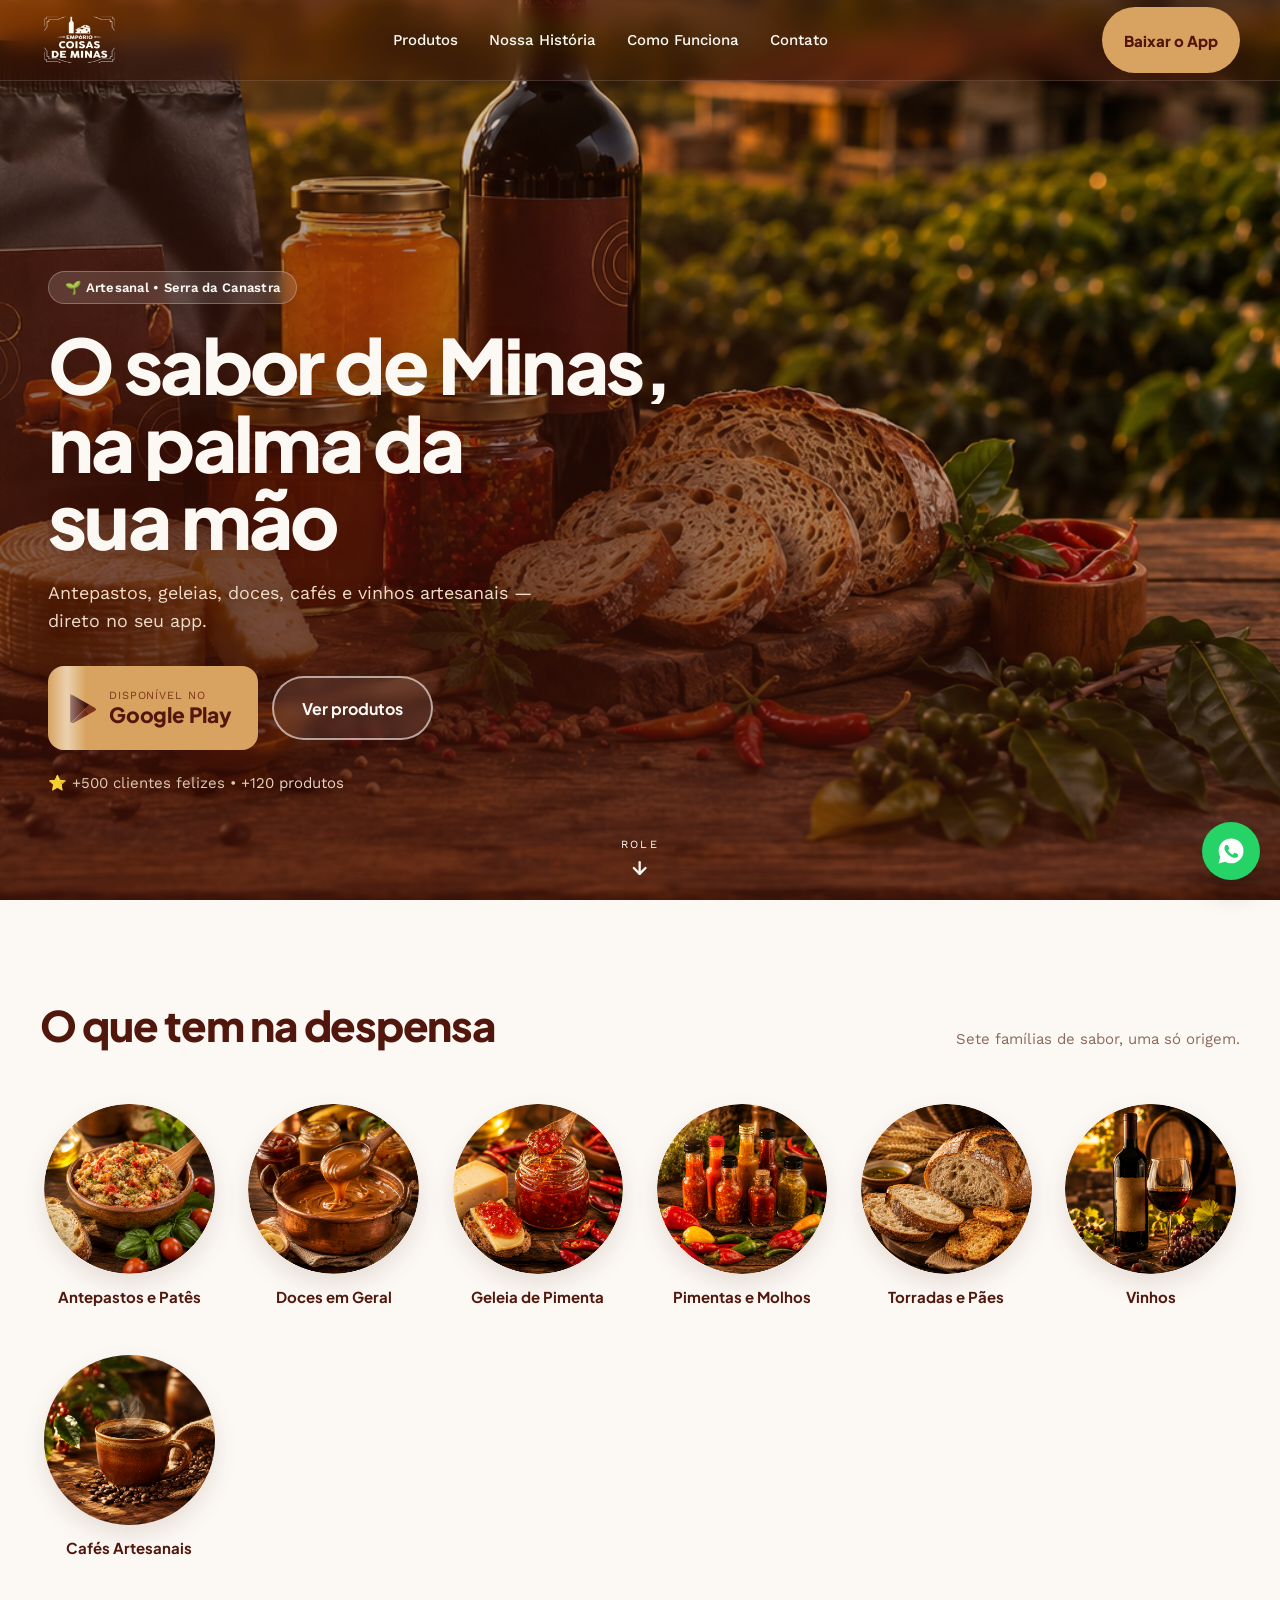
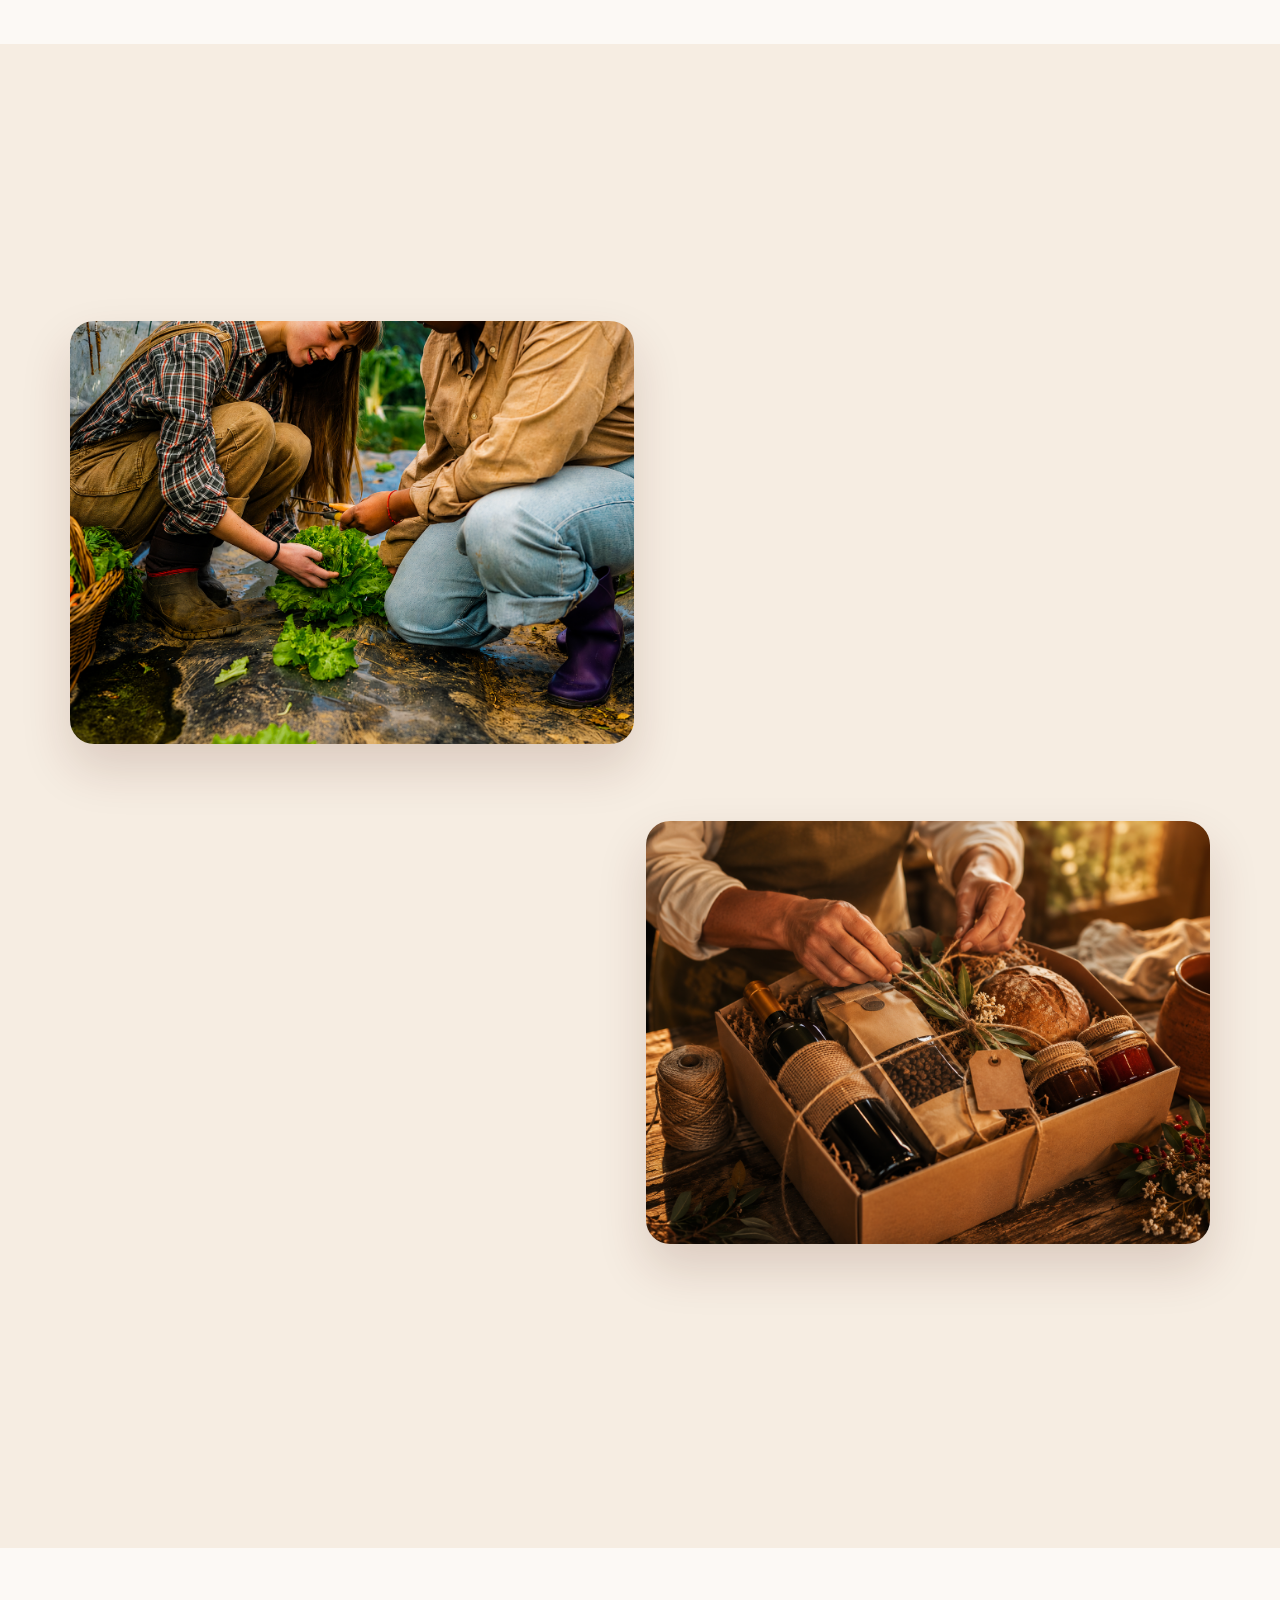
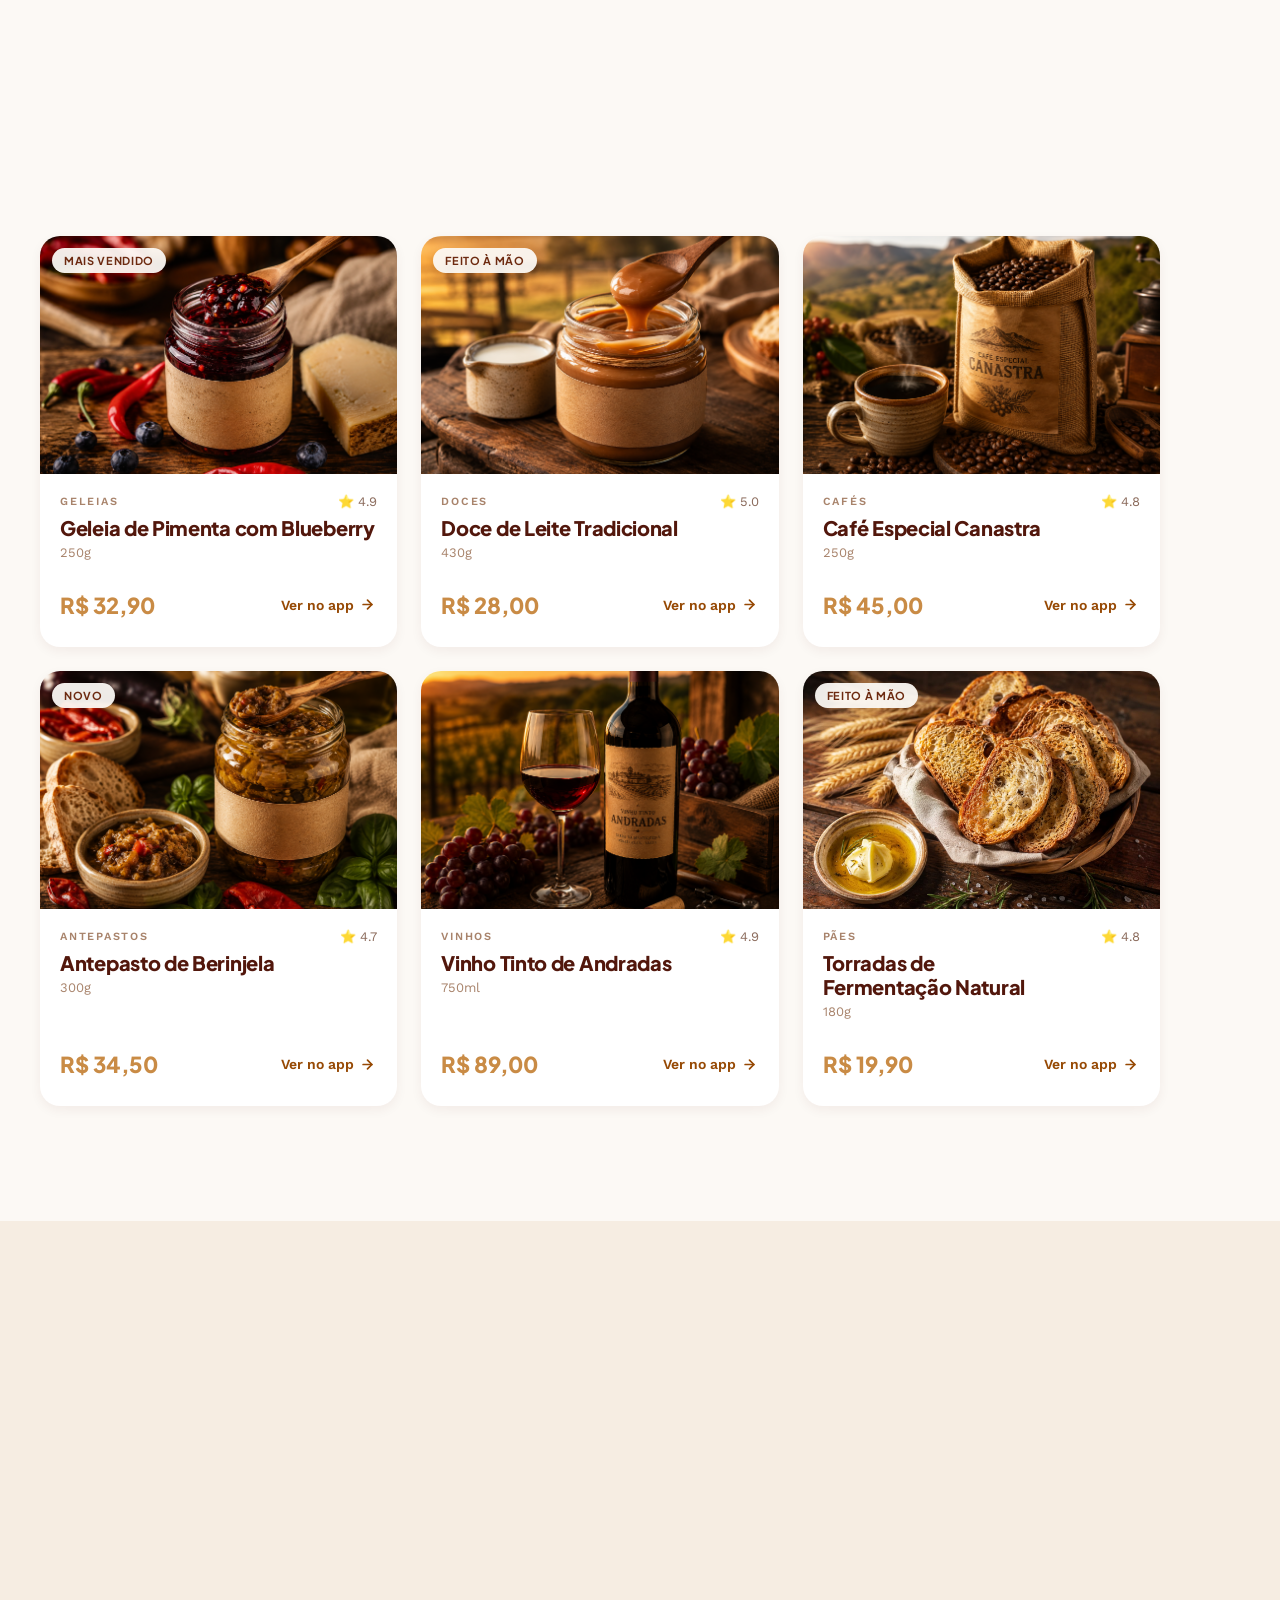
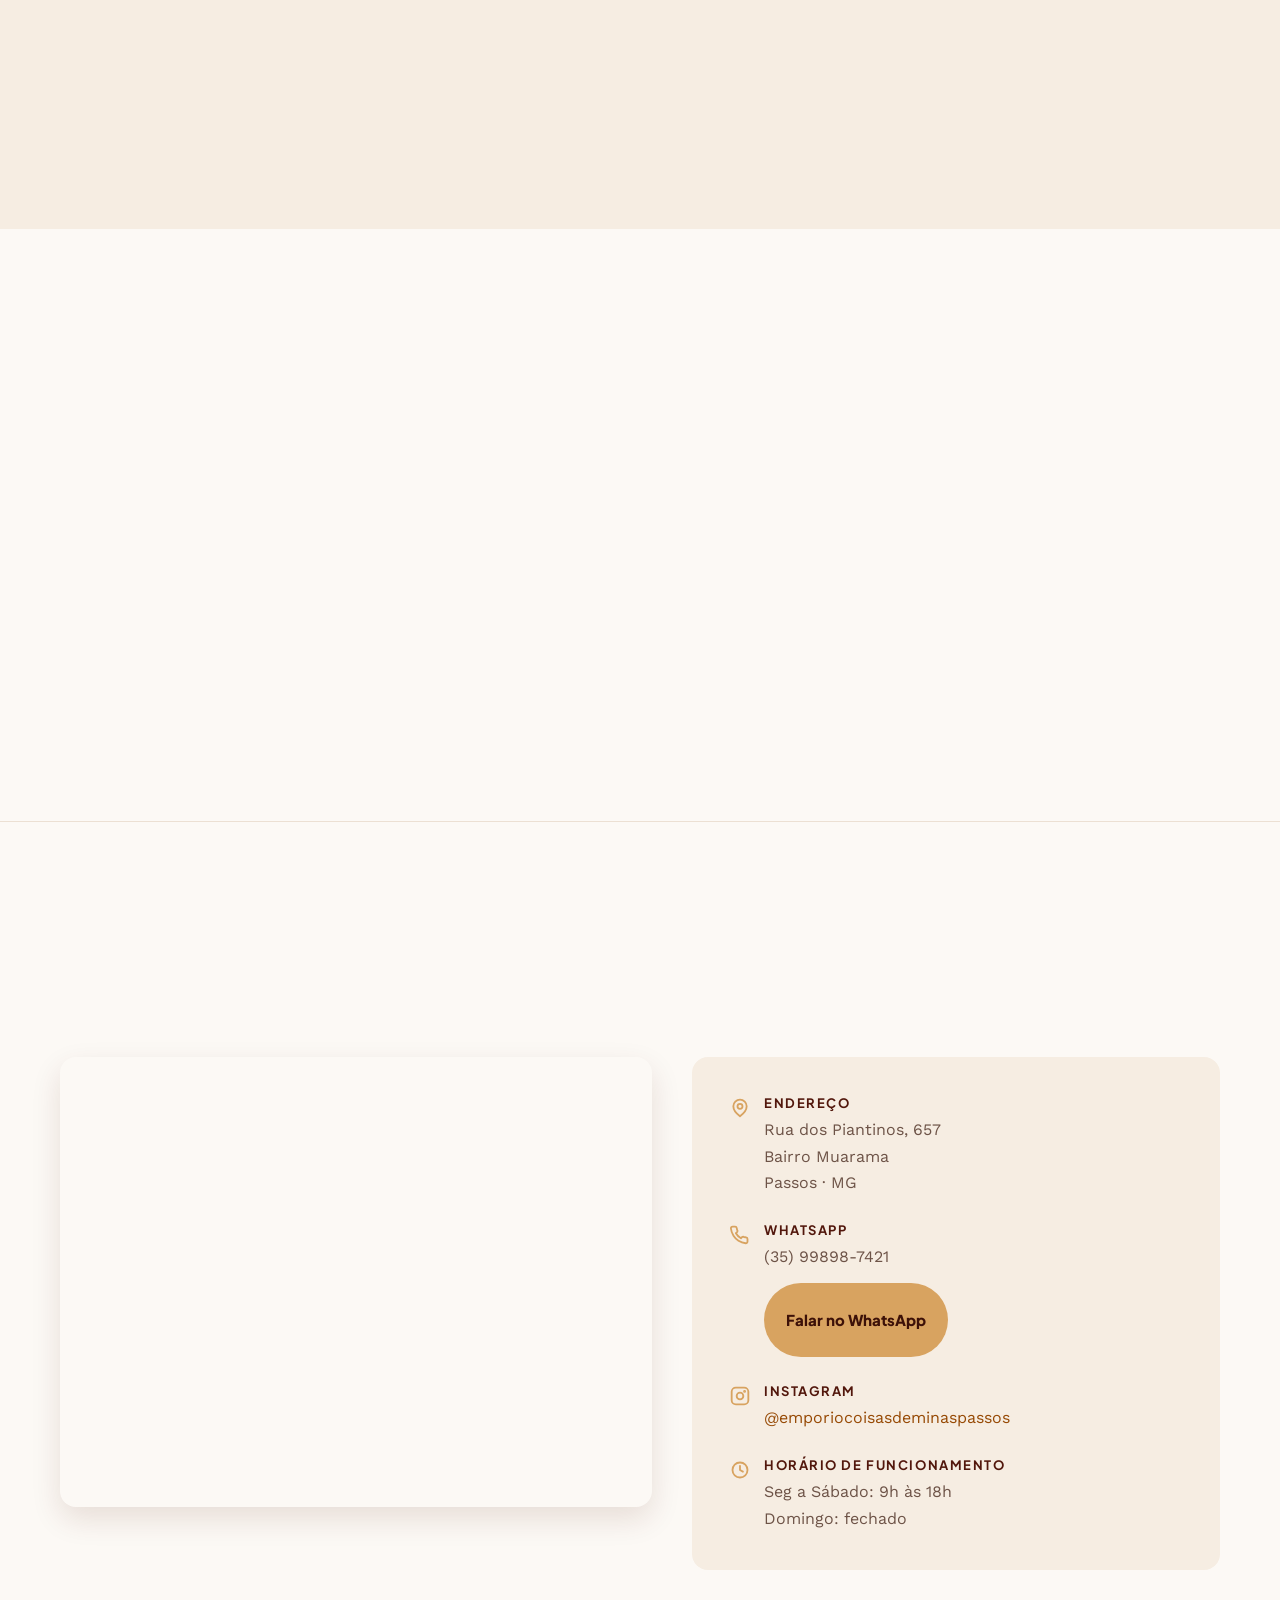
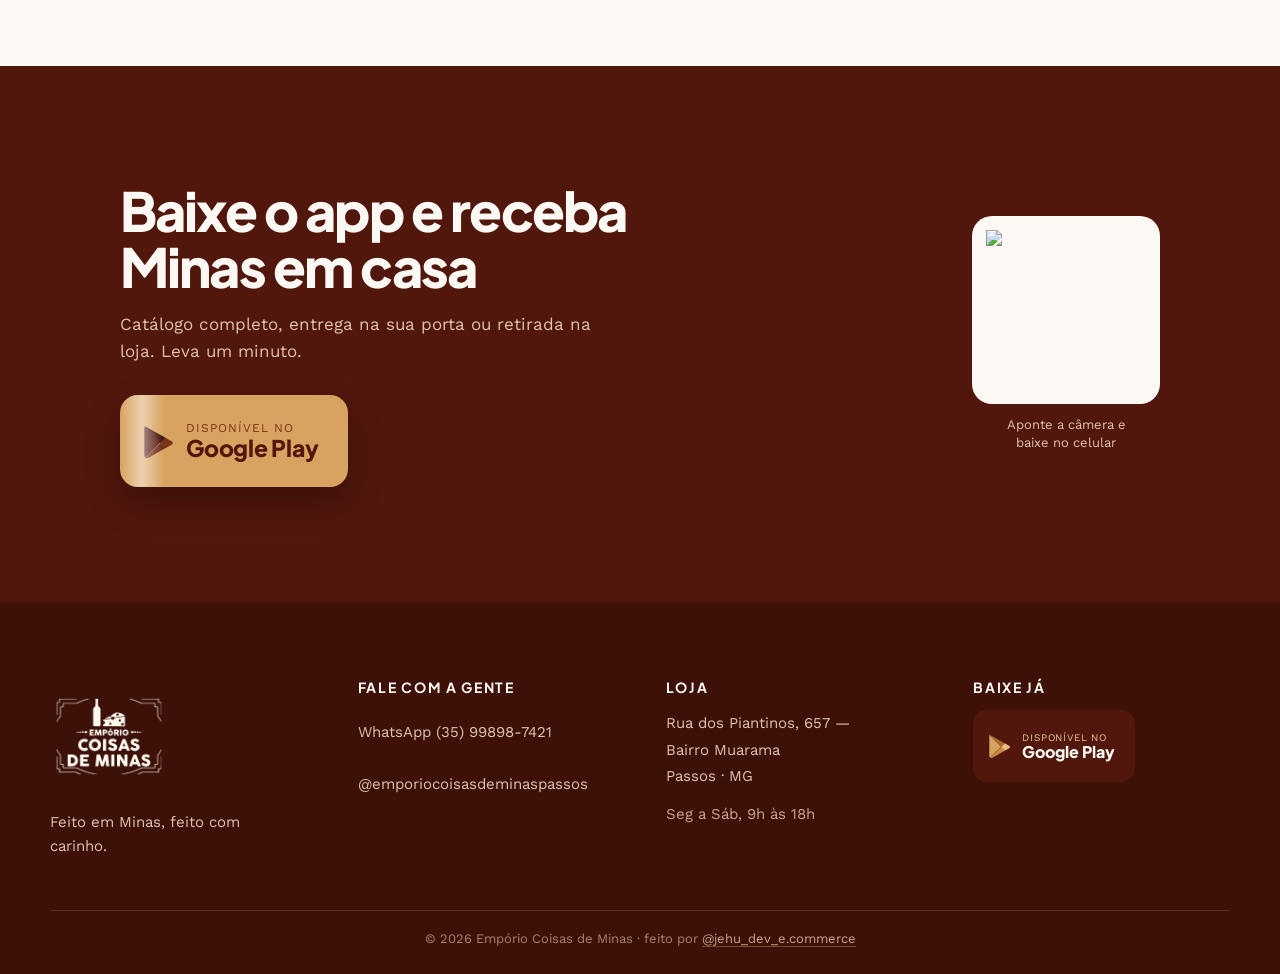
==== index.html @ 0c88fc22 "Add complete static landing page with real product/category photography Rebuilds the site from the C" ====
<!DOCTYPE html>
<html lang="pt-BR">
<head>
<meta charset="utf-8">
<title>Empório Coisas de Minas — O sabor de Minas, na palma da sua mão</title>
<meta name="viewport" content="width=device-width, initial-scale=1">
<meta name="description" content="Antepastos, geleias, doces, cafés e vinhos artesanais de Minas Gerais — direto no seu app. Empório Coisas de Minas, Passos - MG.">
<link rel="preconnect" href="https://fonts.googleapis.com">
<link rel="preconnect" href="https://fonts.gstatic.com" crossorigin="">
<link href="https://fonts.googleapis.com/css2?family=Plus+Jakarta+Sans:wght@500;700;800&family=Work+Sans:wght@400;500;600&display=swap" rel="stylesheet">
<style>
  html { scroll-behavior: smooth; scroll-padding-top: 84px; }
  body { margin: 0; background: #fcf9f5; font-family: 'Work Sans', system-ui, sans-serif; color: #2e1a12; -webkit-font-smoothing: antialiased; overflow-x: hidden; }
  a { color: #964904; text-decoration: none; }
  a:hover { color: #52170c; }
  img { max-width: 100%; }
  ::selection { background: #d8a360; color: #52170c; }
  :focus-visible { outline: 3px solid #d8a360; outline-offset: 3px; border-radius: 6px; }
  @keyframes kenburns { from { transform: scale(1.12); } to { transform: scale(1); } }
  @keyframes heroKb { 0%,100% { transform: scale(1); } 50% { transform: scale(1.05); } }
  @keyframes heroIn { from { opacity: 0; transform: scale(.95); } to { opacity: 1; transform: scale(1); } }
  @keyframes heroPar { from { transform: translateY(0); } to { transform: translateY(28vh); } }
  [data-hero-par] { animation: heroPar linear both; animation-timeline: scroll(root); animation-range: 0 100svh; }
  @keyframes pulsedown { 0%,100% { transform: translateY(0); opacity: .75; } 50% { transform: translateY(9px); opacity: 1; } }
  @keyframes shine { 0% { transform: translateX(-120%) skewX(-18deg); } 60%,100% { transform: translateX(320%) skewX(-18deg); } }
  @media (max-width: 900px) { [data-navmenu] { display: none !important; } }
  [data-navmenu] a { color: #fcf9f5; transition: color .3s ease; white-space: nowrap; }
  [data-navmenu] a:hover { color: #d8a360; }
  [data-header][data-solid="1"] [data-navmenu] a { color: #52170c; }
  [data-header][data-solid="1"] [data-navmenu] a:hover { color: #964904; }
  [data-header] [data-logo] { transition: filter .3s ease; filter: drop-shadow(0 2px 8px rgba(61,17,8,.45)); }
  [data-header][data-solid="1"] [data-logo] { filter: invert(1) sepia(1) saturate(6) hue-rotate(-22deg) brightness(.42); }
  [data-reveal] { opacity: 0; transform: translateY(20px); transition: opacity .7s ease, transform .7s cubic-bezier(.2,.7,.3,1); }
  [data-reveal].is-visible { opacity: 1 !important; transform: none !important; }
  .cta-play { position:relative; overflow:hidden; display:inline-flex; align-items:center; gap:12px; background:#d8a360; color:#52170c; padding:12px 26px 12px 22px; border-radius:16px; min-height:60px; box-shadow:0 16px 34px rgba(61,17,8,.4); transition:transform .25s ease,background .25s ease; }
  .cta-play:hover { background:#e8bb7f; transform:translateY(-2px) scale(1.02); color:#52170c; }
  .cta-play .shine { position:absolute; top:0; bottom:0; left:0; width:38px; background:linear-gradient(90deg,rgba(255,255,255,0),rgba(255,255,255,.5),rgba(255,255,255,0)); animation:shine 4.5s ease-in-out infinite; }
  .cat-link:hover { transform:translateY(-6px) scale(1.03); color:#52170c; }
  .prod-card:hover { transform:translateY(-4px); box-shadow:0 8px 24px rgba(82,23,12,.12); }
  .prod-link:hover { color:#52170c; }
  .whats-cta:hover { background:#c08a44; transform:scale(1.03); }
  .ig-link:hover { color:#d8a360; text-decoration:underline; }
  .fab:hover { transform:scale(1.08); }
  .foot-link:hover { color:#d8a360; }
  .dl-btn:hover { background:#6b2612; color:#fcf9f5; }
  .ver-produtos:hover { background:#fcf9f5; color:#52170c; transform:scale(1.03); }
  .credit-link:hover { color:#d8a360; border-bottom-color:#d8a360; }
  @media (prefers-reduced-motion: reduce) { * { animation: none !important; transition: none !important; } }
</style>
</head>
<body>
<div>

<header data-header="" data-solid="0" id="site-header" style="position:fixed;top:0;left:0;right:0;z-index:60;transition:background .35s ease, box-shadow .35s ease, border-color .35s ease, padding .35s ease;padding:4px 0;background:rgba(61,17,8,.34);-webkit-backdrop-filter:blur(12px) saturate(120%);backdrop-filter:blur(12px) saturate(120%);border-bottom:1px solid rgba(252,249,245,.14);box-shadow:0 2px 18px rgba(61,17,8,.14)">
  <div style="max-width: 1240px; margin: 0 auto; padding: 0 clamp(18px,4vw,40px); display: flex; align-items: center; gap: 24px">
    <a href="#topo" aria-label="Empório Coisas de Minas" style="display:flex;align-items:center;flex:0 0 auto">
      <img data-logo="" src="images/logo.png" alt="Empório Coisas de Minas" style="height: 72px; width: 79px; display: block">
    </a>
    <nav data-navmenu="" style="flex:1;display:flex;justify-content:center;gap:clamp(16px,2.4vw,34px)">
      <a href="#produtos" style="font-size:15px;font-weight:500">Produtos</a>
      <a href="#historia" style="font-size:15px;font-weight:500">Nossa História</a>
      <a href="#como" style="font-size:15px;font-weight:500">Como Funciona</a>
      <a href="#contato" style="font-size:15px;font-weight:500">Contato</a>
    </nav>
    <a href="https://play.google.com/store/apps/details?id=com.emporiocoisasdeminas" target="_blank" rel="noopener" style="margin-left: auto; flex: 0 0 auto; background: #d8a360; color: #52170c; font-family: 'Plus Jakarta Sans',sans-serif; font-weight: 800; font-size: 15px; padding: 11px 22px; border-radius: 999px; min-height: 44px; display: inline-flex; align-items: center; justify-content: center; white-space: nowrap; transition: transform .25s ease,background .25s ease" onmouseover="this.style.background='#e8bb7f';this.style.transform='scale(1.04)'" onmouseout="this.style.background='#d8a360';this.style.transform='none'">Baixar o App</a>
  </div>
</header>

<section id="topo" style="position:relative;min-height:100svh;display:flex;align-items:flex-end;overflow:hidden;background:#52170c">
  <div style="position:absolute;inset:0;overflow:hidden;animation:heroIn 1.5s cubic-bezier(.22,.7,.24,1) both">
    <div data-hero-par="" style="position:absolute;left:0;top:-28vh;width:100%;height:calc(100% + 28vh);will-change:transform">
      <img src="images/hero-banner.png" alt="Mesa de madeira com queijo canastra, geleias, pimenta, pão, vinho e café artesanais" style="position:absolute;left:0;top:0;width:100%;height:100%;object-fit:cover;animation:heroKb 12s ease-in-out infinite;will-change:transform">
    </div>
  </div>
  <div style="position:absolute;inset:0;background:linear-gradient(to top,rgba(82,23,12,.5) 0%,rgba(82,23,12,.28) 22%,rgba(82,23,12,.04) 48%,rgba(82,23,12,0) 100%)"></div>
  <div style="position:absolute;inset:0;background:radial-gradient(105% 95% at 14% 62%,rgba(61,17,8,.66) 0%,rgba(61,17,8,.44) 38%,rgba(61,17,8,.14) 62%,rgba(61,17,8,0) 80%)"></div>
  <div style="position:absolute;left:50%;bottom:22px;transform:translateX(-50%);display:flex;flex-direction:column;align-items:center;gap:7px;color:#fcf9f5;animation:pulsedown 2.2s ease-in-out infinite;z-index:3">
    <span style="font-size:11px;letter-spacing:.22em;text-transform:uppercase">Role</span>
    <svg width="20" height="20" viewBox="0 0 24 24" fill="none" stroke="currentColor" stroke-width="2.75" stroke-linecap="round" stroke-linejoin="round" aria-hidden="true"><path d="M12 5v14"></path><path d="m19 12-7 7-7-7"></path></svg>
  </div>
  <div style="position: relative; z-index: 2; width: 100%; max-width: 1240px; margin: 0 auto; padding: clamp(140px,18vh,200px) clamp(24px,5vw,48px) clamp(88px,12vh,132px)">
    <div style="max-width:660px">
      <span data-reveal="" style="display:inline-flex;align-items:center;gap:8px;background:rgba(252,249,245,.14);border:1px solid rgba(252,249,245,.28);backdrop-filter:blur(6px);color:#fcf9f5;font-size:13px;font-weight:600;letter-spacing:.02em;padding:8px 16px;border-radius:999px">🌱 Artesanal • Serra da Canastra</span>
      <h1 style="font-family:'Plus Jakarta Sans',sans-serif;font-weight:800;font-size:clamp(40px,6vw,76px);line-height:1.02;letter-spacing:-.034em;color:#fcf9f5;margin:22px 0 0;text-shadow:0 2px 24px rgba(61,17,8,.45);text-wrap:balance">
        <span style="display:block;overflow:hidden"><span data-reveal="" style="display:block;transition-delay:80ms">O sabor de Minas,</span></span>
        <span style="display:block;overflow:hidden"><span data-reveal="" style="display:block;transition-delay:200ms">na palma da</span></span>
        <span style="display:block;overflow:hidden"><span data-reveal="" style="display:block;transition-delay:320ms">sua mão</span></span>
      </h1>
      <p data-reveal="" style="transition-delay:420ms;font-size:clamp(17px,1.4vw,20px);line-height:1.6;color:#f0dcc9;margin:20px 0 0;max-width:44ch;text-shadow:0 1px 12px rgba(61,17,8,.5)">Antepastos, geleias, doces, cafés e vinhos artesanais — direto no seu app.</p>
      <div data-reveal="" style="transition-delay:520ms;display:flex;flex-wrap:wrap;align-items:center;gap:14px;margin-top:30px">
        <a href="https://play.google.com/store/apps/details?id=com.emporiocoisasdeminas" target="_blank" rel="noopener" aria-label="Disponível no Google Play" class="cta-play">
          <svg width="27" height="30" viewBox="0 0 512 566" aria-hidden="true"><path fill="#52170c" d="M20 8C10 18 4 33 4 53v460c0 20 6 35 16 45l2 2 258-258v-6L22 38z"></path><path fill="#7a3418" d="M366 397 280 311v-6l86-86 2 1 102 58c29 17 29 44 0 61z"></path><path fill="#6b2612" d="m368 396-88-88L20 568c10 10 25 11 43 1z"></path><path fill="#3d1108" d="M368 220 63 47C45 37 30 38 20 48l260 260z"></path></svg>
          <span style="display:flex;flex-direction:column;line-height:1.1"><span style="font-size:11px;letter-spacing:.08em;text-transform:uppercase;color:#7a3418">Disponível no</span><span style="font-family:'Plus Jakarta Sans',sans-serif;font-weight:800;font-size:21px;letter-spacing:-.01em;white-space:nowrap">Google Play</span></span>
          <span class="shine"></span>
        </a>
        <a href="#produtos" class="ver-produtos" style="display:inline-flex;align-items:center;min-height:60px;padding:0 28px;border-radius:999px;border:2px solid rgba(252,249,245,.6);background:rgba(252,249,245,.08);backdrop-filter:blur(6px);color:#fcf9f5;font-family:'Plus Jakarta Sans',sans-serif;font-weight:700;font-size:16px;transition:background .25s ease,color .25s ease,transform .25s ease">Ver produtos</a>
      </div>
      <p data-reveal="" style="transition-delay:620ms;font-size:15px;color:#e8d3c0;margin:24px 0 0;text-shadow:0 1px 10px rgba(61,17,8,.5)">⭐ +500 clientes felizes • +120 produtos</p>
    </div>
  </div>
</section>

<section style="background:#fcf9f5;padding:clamp(64px,8vw,104px) clamp(18px,4vw,40px) clamp(48px,6vw,72px)">
  <div style="max-width:1240px;margin:0 auto">
    <div data-reveal="" style="display:flex;flex-wrap:wrap;align-items:end;justify-content:space-between;gap:16px;margin-bottom:clamp(32px,4vw,48px)">
      <h2 style="font-family:'Plus Jakarta Sans',sans-serif;font-weight:800;font-size:clamp(28px,3.4vw,42px);line-height:1.08;letter-spacing:-.03em;color:#52170c;margin:0">O que tem na despensa</h2>
      <p style="font-size:15px;color:#8a6a5b;margin:0">Sete famílias de sabor, uma só origem.</p>
    </div>
    <div style="display:grid;grid-template-columns:repeat(auto-fit,minmax(150px,1fr));gap:clamp(16px,2vw,28px)">
      <a href="https://play.google.com/store/apps/details?id=com.emporiocoisasdeminas" target="_blank" rel="noopener" data-reveal="" class="cat-link" style="display:flex;flex-direction:column;align-items:center;gap:14px;text-align:center;padding:8px 4px 14px;border-radius:20px;transition:transform .6s cubic-bezier(.2,.7,.3,1),color .3s">
        <span style="width:100%;aspect-ratio:1;border-radius:999px;overflow:hidden;background:#f0e2d1;box-shadow:0 10px 24px rgba(82,23,12,.12);display:block">
          <img src="images/cat-antepastos.png" alt="Antepastos e Patês" style="width:100%;height:100%;object-fit:cover;display:block">
        </span>
        <span style="font-family:'Plus Jakarta Sans',sans-serif;font-weight:700;font-size:15px;line-height:1.25;color:#52170c">Antepastos e Patês</span>
      </a>
      <a href="https://play.google.com/store/apps/details?id=com.emporiocoisasdeminas" target="_blank" rel="noopener" data-reveal="" class="cat-link" style="display:flex;flex-direction:column;align-items:center;gap:14px;text-align:center;padding:8px 4px 14px;border-radius:20px;transition:transform .6s cubic-bezier(.2,.7,.3,1),color .3s">
        <span style="width:100%;aspect-ratio:1;border-radius:999px;overflow:hidden;background:#f0e2d1;box-shadow:0 10px 24px rgba(82,23,12,.12);display:block">
          <img src="images/cat-doces.png" alt="Doces em Geral" style="width:100%;height:100%;object-fit:cover;display:block">
        </span>
        <span style="font-family:'Plus Jakarta Sans',sans-serif;font-weight:700;font-size:15px;line-height:1.25;color:#52170c">Doces em Geral</span>
      </a>
      <a href="https://play.google.com/store/apps/details?id=com.emporiocoisasdeminas" target="_blank" rel="noopener" data-reveal="" class="cat-link" style="display:flex;flex-direction:column;align-items:center;gap:14px;text-align:center;padding:8px 4px 14px;border-radius:20px;transition:transform .6s cubic-bezier(.2,.7,.3,1),color .3s">
        <span style="width:100%;aspect-ratio:1;border-radius:999px;overflow:hidden;background:#f0e2d1;box-shadow:0 10px 24px rgba(82,23,12,.12);display:block">
          <img src="images/cat-pimenta.png" alt="Geleia de Pimenta" style="width:100%;height:100%;object-fit:cover;display:block">
        </span>
        <span style="font-family:'Plus Jakarta Sans',sans-serif;font-weight:700;font-size:15px;line-height:1.25;color:#52170c">Geleia de Pimenta</span>
      </a>
      <a href="https://play.google.com/store/apps/details?id=com.emporiocoisasdeminas" target="_blank" rel="noopener" data-reveal="" class="cat-link" style="display:flex;flex-direction:column;align-items:center;gap:14px;text-align:center;padding:8px 4px 14px;border-radius:20px;transition:transform .6s cubic-bezier(.2,.7,.3,1),color .3s">
        <span style="width:100%;aspect-ratio:1;border-radius:999px;overflow:hidden;background:#f0e2d1;box-shadow:0 10px 24px rgba(82,23,12,.12);display:block">
          <img src="images/cat-pimentas-molhos.png" alt="Pimentas e Molhos" style="width:100%;height:100%;object-fit:cover;display:block">
        </span>
        <span style="font-family:'Plus Jakarta Sans',sans-serif;font-weight:700;font-size:15px;line-height:1.25;color:#52170c">Pimentas e Molhos</span>
      </a>
      <a href="https://play.google.com/store/apps/details?id=com.emporiocoisasdeminas" target="_blank" rel="noopener" data-reveal="" class="cat-link" style="display:flex;flex-direction:column;align-items:center;gap:14px;text-align:center;padding:8px 4px 14px;border-radius:20px;transition:transform .6s cubic-bezier(.2,.7,.3,1),color .3s">
        <span style="width:100%;aspect-ratio:1;border-radius:999px;overflow:hidden;background:#f0e2d1;box-shadow:0 10px 24px rgba(82,23,12,.12);display:block">
          <img src="images/cat-torradas.png" alt="Torradas e Pães" style="width:100%;height:100%;object-fit:cover;display:block">
        </span>
        <span style="font-family:'Plus Jakarta Sans',sans-serif;font-weight:700;font-size:15px;line-height:1.25;color:#52170c">Torradas e Pães</span>
      </a>
      <a href="https://play.google.com/store/apps/details?id=com.emporiocoisasdeminas" target="_blank" rel="noopener" data-reveal="" class="cat-link" style="display:flex;flex-direction:column;align-items:center;gap:14px;text-align:center;padding:8px 4px 14px;border-radius:20px;transition:transform .6s cubic-bezier(.2,.7,.3,1),color .3s">
        <span style="width:100%;aspect-ratio:1;border-radius:999px;overflow:hidden;background:#f0e2d1;box-shadow:0 10px 24px rgba(82,23,12,.12);display:block">
          <img src="images/cat-vinhos.png" alt="Vinhos" style="width:100%;height:100%;object-fit:cover;display:block">
        </span>
        <span style="font-family:'Plus Jakarta Sans',sans-serif;font-weight:700;font-size:15px;line-height:1.25;color:#52170c">Vinhos</span>
      </a>
      <a href="https://play.google.com/store/apps/details?id=com.emporiocoisasdeminas" target="_blank" rel="noopener" data-reveal="" class="cat-link" style="display:flex;flex-direction:column;align-items:center;gap:14px;text-align:center;padding:8px 4px 14px;border-radius:20px;transition:transform .6s cubic-bezier(.2,.7,.3,1),color .3s">
        <span style="width:100%;aspect-ratio:1;border-radius:999px;overflow:hidden;background:#f0e2d1;box-shadow:0 10px 24px rgba(82,23,12,.12);display:block">
          <img src="images/cat-cafes.png" alt="Cafés Artesanais" style="width:100%;height:100%;object-fit:cover;display:block">
        </span>
        <span style="font-family:'Plus Jakarta Sans',sans-serif;font-weight:700;font-size:15px;line-height:1.25;color:#52170c">Cafés Artesanais</span>
      </a>
    </div>
  </div>
</section>

<section id="historia" style="background:#f6ede2;padding:clamp(72px,9vw,120px) clamp(18px,4vw,40px)">
  <div style="max-width:1140px;margin:0 auto">
    <div data-reveal="" style="max-width:640px;margin-bottom:clamp(44px,6vw,72px)">
      <span style="font-size:12px;letter-spacing:.2em;text-transform:uppercase;color:#964904;font-weight:600">Nossa história</span>
      <h2 style="font-family:'Plus Jakarta Sans',sans-serif;font-weight:800;font-size:clamp(32px,4.4vw,54px);line-height:1.04;letter-spacing:-.034em;color:#52170c;margin:14px 0 0">Da Canastra pra sua casa</h2>
    </div>

    <div style="display:flex;flex-wrap:wrap;align-items:center;gap:clamp(28px,4vw,64px);margin-bottom:clamp(48px,6vw,88px)">
      <div style="flex:1 1 380px;border-radius:24px;overflow:hidden;aspect-ratio:4/3;box-shadow:0 24px 50px rgba(82,23,12,.16)">
        <img src="images/historia-produtor.png" alt="Produtor parceiro na Serra da Canastra" style="width:100%;height:100%;object-fit:cover;display:block">
      </div>
      <div data-reveal="" style="flex:1 1 340px">
        <h3 style="font-family:'Plus Jakarta Sans',sans-serif;font-weight:800;font-size:clamp(22px,2.4vw,30px);line-height:1.15;color:#52170c;margin:0 0 14px">Começa na serra, com quem faz</h3>
        <p style="font-size:17px;line-height:1.68;color:#6d5347;margin:0 0 14px;text-wrap:pretty">Cada pote que a gente vende tem nome e rosto por trás. Visitamos os sítios, provamos safra por safra e só entra no catálogo o que a gente serviria na própria mesa.</p>
        <p style="font-size:17px;line-height:1.68;color:#6d5347;margin:0;text-wrap:pretty">Doce de leite no tacho de cobre, pimenta curtida em casa, café colhido na hora certa. Nada industrial, nada apressado.</p>
      </div>
    </div>

    <div style="display:flex;flex-wrap:wrap-reverse;align-items:center;gap:clamp(28px,4vw,64px)">
      <div data-reveal="" style="flex:1 1 340px">
        <h3 style="font-family:'Plus Jakarta Sans',sans-serif;font-weight:800;font-size:clamp(22px,2.4vw,30px);line-height:1.15;color:#52170c;margin:0 0 14px">Feito em Minas, feito com carinho</h3>
        <p style="font-size:17px;line-height:1.68;color:#6d5347;margin:0 0 22px;text-wrap:pretty">Embalamos à mão, um a um, com o cuidado de quem manda presente pra alguém querido. Chega em casa inteiro, bonito e pronto pra abrir na hora do café.</p>
        <p style="font-family:'Plus Jakarta Sans',sans-serif;font-weight:800;font-size:20px;color:#964904;margin:0">"Uai, que delícia!"</p>
      </div>
      <div style="flex:1 1 380px;border-radius:24px;overflow:hidden;aspect-ratio:4/3;box-shadow:0 24px 50px rgba(82,23,12,.16)">
        <img src="images/historia-embalagem.png" alt="Embalagem artesanal / caixa presente" style="width:100%;height:100%;object-fit:cover;display:block">
      </div>
    </div>

    <div style="margin-top:clamp(56px,7vw,96px);display:grid;grid-template-columns:repeat(auto-fit,minmax(200px,1fr));gap:clamp(20px,3vw,32px)">
      <div data-reveal="" style="border-top:2px solid rgba(150,73,4,.28);padding-top:18px">
        <span style="font-family:'Plus Jakarta Sans',sans-serif;font-weight:800;font-size:15px;color:#964904;letter-spacing:.04em">2016</span>
        <p style="font-size:16px;line-height:1.55;color:#5c4438;margin:10px 0 0">Primeira feira, uma mesa e seis potes de geleia.</p>
      </div>
      <div data-reveal="" style="border-top:2px solid rgba(150,73,4,.28);padding-top:18px">
        <span style="font-family:'Plus Jakarta Sans',sans-serif;font-weight:800;font-size:15px;color:#964904;letter-spacing:.04em">2019</span>
        <p style="font-size:16px;line-height:1.55;color:#5c4438;margin:10px 0 0">Loja física aberta, com queijo da Canastra na vitrine.</p>
      </div>
      <div data-reveal="" style="border-top:2px solid rgba(150,73,4,.28);padding-top:18px">
        <span style="font-family:'Plus Jakarta Sans',sans-serif;font-weight:800;font-size:15px;color:#964904;letter-spacing:.04em">2022</span>
        <p style="font-size:16px;line-height:1.55;color:#5c4438;margin:10px 0 0">Doze produtores parceiros na serra.</p>
      </div>
      <div data-reveal="" style="border-top:2px solid rgba(150,73,4,.28);padding-top:18px">
        <span style="font-family:'Plus Jakarta Sans',sans-serif;font-weight:800;font-size:15px;color:#964904;letter-spacing:.04em">2025</span>
        <p style="font-size:16px;line-height:1.55;color:#5c4438;margin:10px 0 0">O app no ar: Minas inteira a um toque.</p>
      </div>
    </div>
  </div>
</section>

<section id="produtos" style="background:#fcf9f5;padding:clamp(72px,9vw,120px) clamp(18px,4vw,40px)">
  <div style="max-width:1240px;margin:0 auto">
    <div data-reveal="" style="display:flex;flex-wrap:wrap;align-items:end;justify-content:space-between;gap:18px;margin-bottom:clamp(32px,4vw,52px)">
      <div>
        <span style="font-size:12px;letter-spacing:.2em;text-transform:uppercase;color:#964904;font-weight:600">Mais pedidos</span>
        <h2 style="font-family:'Plus Jakarta Sans',sans-serif;font-weight:800;font-size:clamp(30px,4vw,48px);line-height:1.06;letter-spacing:-.032em;color:#52170c;margin:12px 0 0">Os queridinhos da casa</h2>
        <p style="font-size:17px;line-height:1.6;color:#8a6a5b;margin:12px 0 0;max-width:44ch">Uma amostra do que espera por você no app.</p>
      </div>
      <a href="https://play.google.com/store/apps/details?id=com.emporiocoisasdeminas" target="_blank" rel="noopener" style="font-family:'Plus Jakarta Sans',sans-serif;font-weight:700;font-size:15px;color:#964904;display:inline-flex;align-items:center;gap:8px;min-height:44px">Ver os +80 produtos no app →</a>
    </div>
    <div style="display:grid;grid-template-columns:repeat(auto-fit,minmax(min(320px,100%),1fr));gap:24px;max-width:1120px">

      <article data-reveal="" class="prod-card" style="background:#fff;border-radius:20px;overflow:hidden;box-shadow:0 4px 12px rgba(82,23,12,.06);display:flex;flex-direction:column;transition:transform .6s cubic-bezier(.2,.7,.3,1),box-shadow .3s ease">
        <div style="position:relative;aspect-ratio:3/2;overflow:hidden;background:#faf1e6">
          <img src="images/prod-geleia.png" alt="Geleia de pimenta" style="width:100%;height:100%;object-fit:cover;display:block">
          <span style="position:absolute;top:12px;left:12px;z-index:2;background:rgba(252,249,245,.94);color:#6d2a10;font-family:'Plus Jakarta Sans',sans-serif;font-weight:700;font-size:11px;letter-spacing:.06em;text-transform:uppercase;padding:6px 12px;border-radius:999px;box-shadow:0 2px 8px rgba(82,23,12,.12)">Mais vendido</span>
        </div>
        <div style="padding:20px;display:flex;flex-direction:column;gap:5px;flex:1">
          <div style="display:flex;align-items:center;justify-content:space-between;gap:10px">
            <span style="font-size:11px;letter-spacing:.16em;text-transform:uppercase;color:#a8836b;font-weight:600">Geleias</span>
            <span style="font-size:13px;color:#8a6a5b;white-space:nowrap">⭐ 4.9</span>
          </div>
          <h3 style="font-family:'Plus Jakarta Sans',sans-serif;font-weight:800;font-size:20px;line-height:1.2;letter-spacing:-.015em;color:#52170c;margin:2px 0 0;text-wrap:pretty">Geleia de Pimenta com Blueberry</h3>
          <span style="font-size:13px;color:#a8836b">250g</span>
          <div style="margin-top:auto;padding-top:18px;display:flex;align-items:center;justify-content:space-between;gap:12px">
            <span style="font-family:'Plus Jakarta Sans',sans-serif;font-weight:800;font-size:22px;color:#c98b45">R$ 32,90</span>
            <a href="https://play.google.com/store/apps/details?id=com.emporiocoisasdeminas" target="_blank" rel="noopener" class="prod-link" style="margin-left:auto;font-size:14px;font-weight:600;color:#964904;min-height:44px;display:inline-flex;align-items:center;gap:6px;padding:0 2px">Ver no app
              <svg width="15" height="15" viewBox="0 0 24 24" fill="none" stroke="currentColor" stroke-width="2.75" stroke-linecap="round" stroke-linejoin="round" aria-hidden="true"><path d="M5 12h14"></path><path d="m12 5 7 7-7 7"></path></svg>
            </a>
          </div>
        </div>
      </article>

      <article data-reveal="" class="prod-card" style="background:#fff;border-radius:20px;overflow:hidden;box-shadow:0 4px 12px rgba(82,23,12,.06);display:flex;flex-direction:column;transition:transform .6s cubic-bezier(.2,.7,.3,1),box-shadow .3s ease">
        <div style="position:relative;aspect-ratio:3/2;overflow:hidden;background:#faf1e6">
          <img src="images/prod-doce-leite.png" alt="Doce de leite" style="width:100%;height:100%;object-fit:cover;display:block">
          <span style="position:absolute;top:12px;left:12px;z-index:2;background:rgba(252,249,245,.94);color:#6d2a10;font-family:'Plus Jakarta Sans',sans-serif;font-weight:700;font-size:11px;letter-spacing:.06em;text-transform:uppercase;padding:6px 12px;border-radius:999px;box-shadow:0 2px 8px rgba(82,23,12,.12)">Feito à mão</span>
        </div>
        <div style="padding:20px;display:flex;flex-direction:column;gap:5px;flex:1">
          <div style="display:flex;align-items:center;justify-content:space-between;gap:10px">
            <span style="font-size:11px;letter-spacing:.16em;text-transform:uppercase;color:#a8836b;font-weight:600">Doces</span>
            <span style="font-size:13px;color:#8a6a5b;white-space:nowrap">⭐ 5.0</span>
          </div>
          <h3 style="font-family:'Plus Jakarta Sans',sans-serif;font-weight:800;font-size:20px;line-height:1.2;letter-spacing:-.015em;color:#52170c;margin:2px 0 0;text-wrap:pretty">Doce de Leite Tradicional</h3>
          <span style="font-size:13px;color:#a8836b">430g</span>
          <div style="margin-top:auto;padding-top:18px;display:flex;align-items:center;justify-content:space-between;gap:12px">
            <span style="font-family:'Plus Jakarta Sans',sans-serif;font-weight:800;font-size:22px;color:#c98b45">R$ 28,00</span>
            <a href="https://play.google.com/store/apps/details?id=com.emporiocoisasdeminas" target="_blank" rel="noopener" class="prod-link" style="margin-left:auto;font-size:14px;font-weight:600;color:#964904;min-height:44px;display:inline-flex;align-items:center;gap:6px;padding:0 2px">Ver no app
              <svg width="15" height="15" viewBox="0 0 24 24" fill="none" stroke="currentColor" stroke-width="2.75" stroke-linecap="round" stroke-linejoin="round" aria-hidden="true"><path d="M5 12h14"></path><path d="m12 5 7 7-7 7"></path></svg>
            </a>
          </div>
        </div>
      </article>

      <article data-reveal="" class="prod-card" style="background:#fff;border-radius:20px;overflow:hidden;box-shadow:0 4px 12px rgba(82,23,12,.06);display:flex;flex-direction:column;transition:transform .6s cubic-bezier(.2,.7,.3,1),box-shadow .3s ease">
        <div style="position:relative;aspect-ratio:3/2;overflow:hidden;background:#faf1e6">
          <img src="images/prod-cafe.png" alt="Café em grãos" style="width:100%;height:100%;object-fit:cover;display:block">
        </div>
        <div style="padding:20px;display:flex;flex-direction:column;gap:5px;flex:1">
          <div style="display:flex;align-items:center;justify-content:space-between;gap:10px">
            <span style="font-size:11px;letter-spacing:.16em;text-transform:uppercase;color:#a8836b;font-weight:600">Cafés</span>
            <span style="font-size:13px;color:#8a6a5b;white-space:nowrap">⭐ 4.8</span>
          </div>
          <h3 style="font-family:'Plus Jakarta Sans',sans-serif;font-weight:800;font-size:20px;line-height:1.2;letter-spacing:-.015em;color:#52170c;margin:2px 0 0;text-wrap:pretty">Café Especial Canastra</h3>
          <span style="font-size:13px;color:#a8836b">250g</span>
          <div style="margin-top:auto;padding-top:18px;display:flex;align-items:center;justify-content:space-between;gap:12px">
            <span style="font-family:'Plus Jakarta Sans',sans-serif;font-weight:800;font-size:22px;color:#c98b45">R$ 45,00</span>
            <a href="https://play.google.com/store/apps/details?id=com.emporiocoisasdeminas" target="_blank" rel="noopener" class="prod-link" style="margin-left:auto;font-size:14px;font-weight:600;color:#964904;min-height:44px;display:inline-flex;align-items:center;gap:6px;padding:0 2px">Ver no app
              <svg width="15" height="15" viewBox="0 0 24 24" fill="none" stroke="currentColor" stroke-width="2.75" stroke-linecap="round" stroke-linejoin="round" aria-hidden="true"><path d="M5 12h14"></path><path d="m12 5 7 7-7 7"></path></svg>
            </a>
          </div>
        </div>
      </article>

      <article data-reveal="" class="prod-card" style="background:#fff;border-radius:20px;overflow:hidden;box-shadow:0 4px 12px rgba(82,23,12,.06);display:flex;flex-direction:column;transition:transform .6s cubic-bezier(.2,.7,.3,1),box-shadow .3s ease">
        <div style="position:relative;aspect-ratio:3/2;overflow:hidden;background:#faf1e6">
          <img src="images/prod-antepasto.png" alt="Antepasto de berinjela" style="width:100%;height:100%;object-fit:cover;display:block">
          <span style="position:absolute;top:12px;left:12px;z-index:2;background:rgba(252,249,245,.94);color:#6d2a10;font-family:'Plus Jakarta Sans',sans-serif;font-weight:700;font-size:11px;letter-spacing:.06em;text-transform:uppercase;padding:6px 12px;border-radius:999px;box-shadow:0 2px 8px rgba(82,23,12,.12)">Novo</span>
        </div>
        <div style="padding:20px;display:flex;flex-direction:column;gap:5px;flex:1">
          <div style="display:flex;align-items:center;justify-content:space-between;gap:10px">
            <span style="font-size:11px;letter-spacing:.16em;text-transform:uppercase;color:#a8836b;font-weight:600">Antepastos</span>
            <span style="font-size:13px;color:#8a6a5b;white-space:nowrap">⭐ 4.7</span>
          </div>
          <h3 style="font-family:'Plus Jakarta Sans',sans-serif;font-weight:800;font-size:20px;line-height:1.2;letter-spacing:-.015em;color:#52170c;margin:2px 0 0;text-wrap:pretty">Antepasto de Berinjela</h3>
          <span style="font-size:13px;color:#a8836b">300g</span>
          <div style="margin-top:auto;padding-top:18px;display:flex;align-items:center;justify-content:space-between;gap:12px">
            <span style="font-family:'Plus Jakarta Sans',sans-serif;font-weight:800;font-size:22px;color:#c98b45">R$ 34,50</span>
            <a href="https://play.google.com/store/apps/details?id=com.emporiocoisasdeminas" target="_blank" rel="noopener" class="prod-link" style="margin-left:auto;font-size:14px;font-weight:600;color:#964904;min-height:44px;display:inline-flex;align-items:center;gap:6px;padding:0 2px">Ver no app
              <svg width="15" height="15" viewBox="0 0 24 24" fill="none" stroke="currentColor" stroke-width="2.75" stroke-linecap="round" stroke-linejoin="round" aria-hidden="true"><path d="M5 12h14"></path><path d="m12 5 7 7-7 7"></path></svg>
            </a>
          </div>
        </div>
      </article>

      <article data-reveal="" class="prod-card" style="background:#fff;border-radius:20px;overflow:hidden;box-shadow:0 4px 12px rgba(82,23,12,.06);display:flex;flex-direction:column;transition:transform .6s cubic-bezier(.2,.7,.3,1),box-shadow .3s ease">
        <div style="position:relative;aspect-ratio:3/2;overflow:hidden;background:#faf1e6">
          <img src="images/prod-vinho.png" alt="Garrafa de vinho" style="width:100%;height:100%;object-fit:cover;display:block">
        </div>
        <div style="padding:20px;display:flex;flex-direction:column;gap:5px;flex:1">
          <div style="display:flex;align-items:center;justify-content:space-between;gap:10px">
            <span style="font-size:11px;letter-spacing:.16em;text-transform:uppercase;color:#a8836b;font-weight:600">Vinhos</span>
            <span style="font-size:13px;color:#8a6a5b;white-space:nowrap">⭐ 4.9</span>
          </div>
          <h3 style="font-family:'Plus Jakarta Sans',sans-serif;font-weight:800;font-size:20px;line-height:1.2;letter-spacing:-.015em;color:#52170c;margin:2px 0 0;text-wrap:pretty">Vinho Tinto de Andradas</h3>
          <span style="font-size:13px;color:#a8836b">750ml</span>
          <div style="margin-top:auto;padding-top:18px;display:flex;align-items:center;justify-content:space-between;gap:12px">
            <span style="font-family:'Plus Jakarta Sans',sans-serif;font-weight:800;font-size:22px;color:#c98b45">R$ 89,00</span>
            <a href="https://play.google.com/store/apps/details?id=com.emporiocoisasdeminas" target="_blank" rel="noopener" class="prod-link" style="margin-left:auto;font-size:14px;font-weight:600;color:#964904;min-height:44px;display:inline-flex;align-items:center;gap:6px;padding:0 2px">Ver no app
              <svg width="15" height="15" viewBox="0 0 24 24" fill="none" stroke="currentColor" stroke-width="2.75" stroke-linecap="round" stroke-linejoin="round" aria-hidden="true"><path d="M5 12h14"></path><path d="m12 5 7 7-7 7"></path></svg>
            </a>
          </div>
        </div>
      </article>

      <article data-reveal="" class="prod-card" style="background:#fff;border-radius:20px;overflow:hidden;box-shadow:0 4px 12px rgba(82,23,12,.06);display:flex;flex-direction:column;transition:transform .6s cubic-bezier(.2,.7,.3,1),box-shadow .3s ease">
        <div style="position:relative;aspect-ratio:3/2;overflow:hidden;background:#faf1e6">
          <img src="images/prod-torradas.jpeg" alt="Torradas rústicas" style="width:100%;height:100%;object-fit:cover;display:block">
          <span style="position:absolute;top:12px;left:12px;z-index:2;background:rgba(252,249,245,.94);color:#6d2a10;font-family:'Plus Jakarta Sans',sans-serif;font-weight:700;font-size:11px;letter-spacing:.06em;text-transform:uppercase;padding:6px 12px;border-radius:999px;box-shadow:0 2px 8px rgba(82,23,12,.12)">Feito à mão</span>
        </div>
        <div style="padding:20px;display:flex;flex-direction:column;gap:5px;flex:1">
          <div style="display:flex;align-items:center;justify-content:space-between;gap:10px">
            <span style="font-size:11px;letter-spacing:.16em;text-transform:uppercase;color:#a8836b;font-weight:600">Pães</span>
            <span style="font-size:13px;color:#8a6a5b;white-space:nowrap">⭐ 4.8</span>
          </div>
          <h3 style="font-family:'Plus Jakarta Sans',sans-serif;font-weight:800;font-size:20px;line-height:1.2;letter-spacing:-.015em;color:#52170c;margin:2px 0 0;text-wrap:pretty">Torradas de Fermentação Natural</h3>
          <span style="font-size:13px;color:#a8836b">180g</span>
          <div style="margin-top:auto;padding-top:18px;display:flex;align-items:center;justify-content:space-between;gap:12px">
            <span style="font-family:'Plus Jakarta Sans',sans-serif;font-weight:800;font-size:22px;color:#c98b45">R$ 19,90</span>
            <a href="https://play.google.com/store/apps/details?id=com.emporiocoisasdeminas" target="_blank" rel="noopener" class="prod-link" style="margin-left:auto;font-size:14px;font-weight:600;color:#964904;min-height:44px;display:inline-flex;align-items:center;gap:6px;padding:0 2px">Ver no app
              <svg width="15" height="15" viewBox="0 0 24 24" fill="none" stroke="currentColor" stroke-width="2.75" stroke-linecap="round" stroke-linejoin="round" aria-hidden="true"><path d="M5 12h14"></path><path d="m12 5 7 7-7 7"></path></svg>
            </a>
          </div>
        </div>
      </article>

    </div>
  </div>
</section>

<section id="como" style="background:#f6ede2;padding:clamp(72px,9vw,116px) clamp(18px,4vw,40px)">
  <div style="max-width:1080px;margin:0 auto">
    <h2 data-reveal="" style="font-family:'Plus Jakarta Sans',sans-serif;font-weight:800;font-size:clamp(30px,4vw,48px);line-height:1.06;letter-spacing:-.032em;color:#52170c;margin:0 0 clamp(36px,5vw,56px);max-width:16ch">Três toques até a sua mesa</h2>
    <div style="display:grid;grid-template-columns:repeat(auto-fit,minmax(240px,1fr));gap:clamp(20px,3vw,36px)">
      <div data-reveal="">
        <span style="width:56px;height:56px;border-radius:999px;background:#d8a360;color:#52170c;font-family:'Plus Jakarta Sans',sans-serif;font-weight:800;font-size:20px;display:grid;place-items:center;margin-bottom:18px">1</span>
        <h3 style="font-family:'Plus Jakarta Sans',sans-serif;font-weight:800;font-size:20px;line-height:1.2;color:#52170c;margin:0 0 8px">Baixe o app</h3>
        <p style="font-size:16px;line-height:1.6;color:#6d5347;margin:0">Gratuito na Play Store. Cadastro em menos de um minuto.</p>
      </div>
      <div data-reveal="">
        <span style="width:56px;height:56px;border-radius:999px;background:#d8a360;color:#52170c;font-family:'Plus Jakarta Sans',sans-serif;font-weight:800;font-size:20px;display:grid;place-items:center;margin-bottom:18px">2</span>
        <h3 style="font-family:'Plus Jakarta Sans',sans-serif;font-weight:800;font-size:20px;line-height:1.2;color:#52170c;margin:0 0 8px">Escolha entrega ou retirada</h3>
        <p style="font-size:16px;line-height:1.6;color:#6d5347;margin:0">Monte sua cesta e decida como quer receber.</p>
      </div>
      <div data-reveal="">
        <span style="width:56px;height:56px;border-radius:999px;background:#d8a360;color:#52170c;font-family:'Plus Jakarta Sans',sans-serif;font-weight:800;font-size:20px;display:grid;place-items:center;margin-bottom:18px">3</span>
        <h3 style="font-family:'Plus Jakarta Sans',sans-serif;font-weight:800;font-size:20px;line-height:1.2;color:#52170c;margin:0 0 8px">Receba ou retire com código</h3>
        <p style="font-size:16px;line-height:1.6;color:#6d5347;margin:0">Chega na sua porta ou espera por você na loja.</p>
      </div>
    </div>
    <p data-reveal="" style="font-size:15px;color:#8a6a5b;margin:clamp(32px,4vw,44px) 0 0">PIX e cartão aceitos • frete calculado no app • retirada com código na loja</p>
  </div>
</section>

<section style="background:#fcf9f5;padding:clamp(72px,9vw,116px) clamp(18px,4vw,40px)">
  <div style="max-width:1180px;margin:0 auto">
    <div style="display:flex;flex-wrap:wrap;gap:clamp(24px,4vw,60px);align-items:center;justify-content:space-between;margin-bottom:clamp(40px,5vw,64px)">
      <h2 data-reveal="" style="font-family:'Plus Jakarta Sans',sans-serif;font-weight:800;font-size:clamp(30px,4vw,48px);line-height:1.06;letter-spacing:-.032em;color:#52170c;margin:0;flex:1 1 320px">Quem prova, volta</h2>
      <div data-reveal="" style="display:flex;gap:clamp(28px,4vw,52px);flex:0 1 auto">
        <div>
          <span data-count="120" data-count-prefix="+" style="display:block;font-family:'Plus Jakarta Sans',sans-serif;font-weight:800;font-size:clamp(34px,4vw,46px);color:#964904;line-height:1">+0</span>
          <span style="font-size:14px;color:#8a6a5b">produtos no app</span>
        </div>
        <div>
          <span data-count="500" data-count-prefix="+" style="display:block;font-family:'Plus Jakarta Sans',sans-serif;font-weight:800;font-size:clamp(34px,4vw,46px);color:#964904;line-height:1">+0</span>
          <span style="font-size:14px;color:#8a6a5b">clientes felizes</span>
        </div>
      </div>
    </div>
    <div style="display:grid;grid-template-columns:repeat(auto-fit,minmax(260px,1fr));gap:clamp(18px,2.4vw,28px)">
      <figure data-reveal="" style="margin:0;background:#fff;border-radius:20px;padding:28px 26px;box-shadow:0 8px 22px rgba(82,23,12,.08);display:flex;flex-direction:column;gap:16px">
        <span style="color:#d8a360;font-size:15px;letter-spacing:.18em">★★★★★</span>
        <blockquote style="margin:0;font-size:17px;line-height:1.6;color:#4a352b;text-wrap:pretty">Pedi como presente de aniversário da minha mãe e ela ligou chorando. A geleia de pimenta virou febre lá em casa.</blockquote>
        <figcaption style="margin-top:auto;font-size:14px;color:#8a6a5b"><strong style="font-family:'Plus Jakarta Sans',sans-serif;font-weight:700;color:#52170c">Luciana R.</strong> · Belo Horizonte</figcaption>
      </figure>
      <figure data-reveal="" style="margin:0;background:#fff;border-radius:20px;padding:28px 26px;box-shadow:0 8px 22px rgba(82,23,12,.08);display:flex;flex-direction:column;gap:16px">
        <span style="color:#d8a360;font-size:15px;letter-spacing:.18em">★★★★★</span>
        <blockquote style="margin:0;font-size:17px;line-height:1.6;color:#4a352b;text-wrap:pretty">Comprei na viagem, voltei pra São Paulo e continuei pedindo pelo app. Chega rápido e sempre bem embalado.</blockquote>
        <figcaption style="margin-top:auto;font-size:14px;color:#8a6a5b"><strong style="font-family:'Plus Jakarta Sans',sans-serif;font-weight:700;color:#52170c">Marcos A.</strong> · São Paulo</figcaption>
      </figure>
      <figure data-reveal="" style="margin:0;background:#fff;border-radius:20px;padding:28px 26px;box-shadow:0 8px 22px rgba(82,23,12,.08);display:flex;flex-direction:column;gap:16px">
        <span style="color:#d8a360;font-size:15px;letter-spacing:.18em">★★★★★</span>
        <blockquote style="margin:0;font-size:17px;line-height:1.6;color:#4a352b;text-wrap:pretty">O café da Canastra mudou minha manhã. Atendimento no WhatsApp é de gente que gosta do que faz.</blockquote>
        <figcaption style="margin-top:auto;font-size:14px;color:#8a6a5b"><strong style="font-family:'Plus Jakarta Sans',sans-serif;font-weight:700;color:#52170c">Renata M.</strong> · Uberlândia</figcaption>
      </figure>
    </div>
  </div>
</section>

<section id="onde" style="background:#fcf9f5;padding:clamp(64px,8vw,96px) clamp(20px,5vw,60px);border-top:1px solid #ece0d3">
  <div style="max-width:1240px;margin:0 auto">
    <div data-reveal="" style="max-width:640px;margin-bottom:clamp(32px,4vw,48px)">
      <h2 style="font-family:'Plus Jakarta Sans',sans-serif;font-weight:800;font-size:clamp(30px,4vw,48px);line-height:1.08;color:#52170c;margin:0 0 12px">Onde nos encontrar</h2>
      <p style="font-size:17px;line-height:1.6;color:#6d5347;margin:0">Visite nosso espaço na Serra da Canastra.</p>
    </div>
    <div style="display:flex;flex-wrap:wrap;gap:40px;align-items:stretch">
      <div data-reveal="" style="flex:1 1 460px;min-width:280px">
        <iframe title="Mapa — Empório Coisas de Minas, Rua dos Piantinos 657, Passos MG" src="https://www.google.com/maps?q=Rua%20dos%20Piantinos%2C%20657%2C%20Passos%20-%20MG&output=embed" loading="lazy" referrerpolicy="no-referrer-when-downgrade" style="width:100%;height:450px;min-height:350px;border:0;display:block;border-radius:16px;box-shadow:0 12px 30px rgba(82,23,12,.12)"></iframe>
      </div>
      <div data-reveal="" style="flex:1 1 320px;min-width:280px;background:#f6ede2;border-radius:16px;padding:clamp(24px,3vw,40px);display:flex;flex-direction:column;gap:26px">
        <div style="display:flex;gap:14px;align-items:flex-start">
          <svg width="20" height="20" viewBox="0 0 24 24" fill="none" stroke="#d8a360" stroke-width="2.2" stroke-linecap="round" stroke-linejoin="round" style="flex:none;margin-top:3px" aria-hidden="true"><path d="M20 10c0 6-8 12-8 12s-8-6-8-12a8 8 0 0 1 16 0Z"></path><circle cx="12" cy="10" r="3"></circle></svg>
          <div style="flex:1 1 auto;min-width:0">
            <p style="font-family:'Plus Jakarta Sans',sans-serif;font-weight:700;font-size:13px;letter-spacing:.12em;text-transform:uppercase;color:#52170c;margin:0 0 6px">Endereço</p>
            <p style="font-size:16px;line-height:1.65;color:#6d5347;margin:0">Rua dos Piantinos, 657<br>Bairro Muarama<br>Passos&nbsp;·&nbsp;MG</p>
          </div>
        </div>
        <div style="display:flex;gap:14px;align-items:flex-start">
          <svg width="20" height="20" viewBox="0 0 24 24" fill="none" stroke="#d8a360" stroke-width="2.2" stroke-linecap="round" stroke-linejoin="round" style="flex:none;margin-top:3px" aria-hidden="true"><path d="M21 16.9v3a2 2 0 0 1-2.2 2 19.8 19.8 0 0 1-8.6-3.1 19.5 19.5 0 0 1-6-6A19.8 19.8 0 0 1 1.1 4.2 2 2 0 0 1 3.1 2h3a2 2 0 0 1 2 1.7c.1 1 .4 1.9.7 2.8a2 2 0 0 1-.4 2.1L7.1 9.9a16 16 0 0 0 6 6l1.3-1.3a2 2 0 0 1 2.1-.4c.9.3 1.8.6 2.8.7a2 2 0 0 1 1.7 2Z"></path></svg>
          <div style="flex:1 1 auto;min-width:0">
            <p style="font-family:'Plus Jakarta Sans',sans-serif;font-weight:700;font-size:13px;letter-spacing:.12em;text-transform:uppercase;color:#52170c;margin:0 0 6px">WhatsApp</p>
            <p style="font-size:16px;line-height:1.65;color:#6d5347;margin:0 0 12px">(35) 99898-7421</p>
            <a href="https://wa.me/5535998987421" target="_blank" rel="noopener" class="whats-cta" style="display:inline-flex;align-items:center;justify-content:center;gap:9px;background:#d8a360;color:#3d1108;font-family:'Plus Jakarta Sans',sans-serif;font-weight:800;font-size:15px;padding:13px 22px;border-radius:999px;min-height:48px;white-space:nowrap;transition:background .25s ease,transform .25s ease">Falar no WhatsApp</a>
          </div>
        </div>
        <div style="display:flex;gap:14px;align-items:flex-start">
          <svg width="20" height="20" viewBox="0 0 24 24" fill="none" stroke="#d8a360" stroke-width="2.2" stroke-linecap="round" stroke-linejoin="round" style="flex:none;margin-top:3px" aria-hidden="true"><rect x="2" y="2" width="20" height="20" rx="5"></rect><circle cx="12" cy="12" r="4"></circle><circle cx="17.5" cy="6.5" r=".6" fill="#d8a360"></circle></svg>
          <div style="flex:1 1 auto;min-width:0">
            <p style="font-family:'Plus Jakarta Sans',sans-serif;font-weight:700;font-size:13px;letter-spacing:.12em;text-transform:uppercase;color:#52170c;margin:0 0 6px">Instagram</p>
            <a href="https://www.instagram.com/emporiocoisasdeminaspassos?igsh=MWVyMDhyN3htNTg2ZA==" target="_blank" rel="noopener" class="ig-link" style="font-size:16px;line-height:1.65;color:#964904;text-decoration:none;word-break:break-word">@emporiocoisasdeminaspassos</a>
          </div>
        </div>
        <div style="display:flex;gap:14px;align-items:flex-start">
          <svg width="20" height="20" viewBox="0 0 24 24" fill="none" stroke="#d8a360" stroke-width="2.2" stroke-linecap="round" stroke-linejoin="round" style="flex:none;margin-top:3px" aria-hidden="true"><circle cx="12" cy="12" r="9"></circle><path d="M12 7v5l3.5 2"></path></svg>
          <div style="flex:1 1 auto;min-width:0">
            <p style="font-family:'Plus Jakarta Sans',sans-serif;font-weight:700;font-size:13px;letter-spacing:.12em;text-transform:uppercase;color:#52170c;margin:0 0 6px">Horário de funcionamento</p>
            <p style="font-size:16px;line-height:1.65;color:#6d5347;margin:0">Seg a Sábado: 9h às 18h<br>Domingo: fechado</p>
          </div>
        </div>
      </div>
    </div>
  </div>
</section>

<section style="background:#52170c;color:#fcf9f5;padding:clamp(72px,9vw,120px) clamp(18px,4vw,40px)">
  <div style="max-width:1040px;margin:0 auto;display:flex;flex-wrap:wrap;align-items:center;justify-content:center;gap:clamp(32px,5vw,72px);text-align:center">
    <div data-reveal="" style="flex:1 1 380px;text-align:left">
      <h2 style="font-family:'Plus Jakarta Sans',sans-serif;font-weight:800;font-size:clamp(32px,4.6vw,54px);line-height:1.05;letter-spacing:-.034em;margin:0 0 16px;text-wrap:balance">Baixe o app e receba Minas em casa</h2>
      <p style="font-size:17px;line-height:1.6;color:#e0c4ae;margin:0 0 30px;max-width:44ch">Catálogo completo, entrega na sua porta ou retirada na loja. Leva um minuto.</p>
      <a href="https://play.google.com/store/apps/details?id=com.emporiocoisasdeminas" target="_blank" rel="noopener" aria-label="Disponível no Google Play" class="cta-play" style="padding:14px 30px 14px 24px;border-radius:18px;min-height:64px;box-shadow:0 16px 34px rgba(0,0,0,.28)">
        <svg width="30" height="33" viewBox="0 0 512 566" aria-hidden="true"><path fill="#52170c" d="M20 8C10 18 4 33 4 53v460c0 20 6 35 16 45l2 2 258-258v-6L22 38z"></path><path fill="#7a3418" d="M366 397 280 311v-6l86-86 2 1 102 58c29 17 29 44 0 61z"></path><path fill="#6b2612" d="m368 396-88-88L20 568c10 10 25 11 43 1z"></path><path fill="#3d1108" d="M368 220 63 47C45 37 30 38 20 48l260 260z"></path></svg>
        <span style="display:flex;flex-direction:column;line-height:1.1;text-align:left"><span style="font-size:12px;letter-spacing:.08em;text-transform:uppercase;color:#7a3418">Disponível no</span><span style="font-family:'Plus Jakarta Sans',sans-serif;font-weight:800;font-size:23px;letter-spacing:-.01em;white-space:nowrap">Google Play</span></span>
        <span class="shine" style="width:44px"></span>
      </a>
    </div>
    <div data-reveal="" style="transition-delay:140ms;flex:0 0 auto;display:flex;flex-direction:column;align-items:center;gap:12px">
      <span style="background:#fcf9f5;padding:14px;border-radius:20px;display:block"><img src="https://api.qrserver.com/v1/create-qr-code/?size=320x320&margin=0&color=52170c&bgcolor=fcf9f5&data=https%3A%2F%2Fplay.google.com%2Fstore%2Fapps%2Fdetails%3Fid%3Dcom.emporiocoisasdeminas" alt="QR code para baixar o app na Google Play" width="160" height="160" style="display:block;width:160px;height:160px"></span>
      <span style="font-size:13px;color:#e0c4ae;max-width:18ch;line-height:1.4">Aponte a câmera e baixe no celular</span>
    </div>
  </div>
</section>

<footer id="contato" style="background:#3d1108;color:#e0c4ae;padding:clamp(52px,6vw,76px) clamp(18px,4vw,40px) 28px">
  <div style="max-width:1180px;margin:0 auto;display:grid;grid-template-columns:repeat(auto-fit,minmax(200px,1fr));align-items:start;gap:clamp(28px,4vw,56px)">
    <div style="display:flex;flex-direction:column;gap:14px;align-items:flex-start">
      <img src="images/logo.png" alt="Empório Coisas de Minas" style="height: 118px; width: auto; display: block">
      <p style="font-size:15px;line-height:1.6;margin:0;max-width:230px">Feito em Minas, feito com carinho.</p>
    </div>
    <div>
      <h3 style="font-family:'Plus Jakarta Sans',sans-serif;font-weight:700;font-size:14px;letter-spacing:.12em;text-transform:uppercase;color:#fcf9f5;margin:0 0 14px">Fale com a gente</h3>
      <div style="display:flex;flex-direction:column;gap:8px;font-size:15px;align-items:flex-start">
        <a href="https://wa.me/5535998987421" target="_blank" rel="noopener" class="foot-link" style="color:#e0c4ae;min-height:44px;display:inline-flex;align-items:center;white-space:nowrap">WhatsApp (35) 99898-7421</a>
        <a href="https://www.instagram.com/emporiocoisasdeminaspassos?igsh=MWVyMDhyN3htNTg2ZA==" target="_blank" rel="noopener" class="foot-link" style="color:#e0c4ae;min-height:44px;display:inline-flex;align-items:center;line-height:1.4;word-break:break-word">@emporiocoisasdeminaspassos</a>
      </div>
    </div>
    <div>
      <h3 style="font-family:'Plus Jakarta Sans',sans-serif;font-weight:700;font-size:14px;letter-spacing:.12em;text-transform:uppercase;color:#fcf9f5;margin:0 0 14px">Loja</h3>
      <p style="font-size:15px;line-height:1.75;margin:0;max-width:220px">Rua dos Piantinos, 657 — Bairro Muarama<br>Passos&nbsp;·&nbsp;MG</p>
      <p style="font-size:15px;line-height:1.75;margin:12px 0 0;color:#c9a58c">Seg a Sáb, 9h às 18h</p>
    </div>
    <div>
      <h3 style="font-family:'Plus Jakarta Sans',sans-serif;font-weight:700;font-size:14px;letter-spacing:.12em;text-transform:uppercase;color:#fcf9f5;margin:0 0 14px">Baixe já</h3>
      <a href="https://play.google.com/store/apps/details?id=com.emporiocoisasdeminas" target="_blank" rel="noopener" aria-label="Disponível no Google Play" class="dl-btn" style="display:inline-flex;align-items:center;gap:11px;background:#52170c;color:#fcf9f5;padding:10px 20px 10px 16px;border-radius:14px;min-height:52px;transition:background .25s ease">
        <svg width="22" height="24" viewBox="0 0 512 566" aria-hidden="true"><path fill="#d8a360" d="M20 8C10 18 4 33 4 53v460c0 20 6 35 16 45l2 2 258-258v-6L22 38z"></path><path fill="#e8bb7f" d="M366 397 280 311v-6l86-86 2 1 102 58c29 17 29 44 0 61z"></path><path fill="#c98b45" d="m368 396-88-88L20 568c10 10 25 11 43 1z"></path><path fill="#a86a2d" d="M368 220 63 47C45 37 30 38 20 48l260 260z"></path></svg>
        <span style="display:flex;flex-direction:column;line-height:1.1"><span style="font-size:10px;letter-spacing:.08em;text-transform:uppercase;color:#e8c79a">Disponível no</span><span style="font-family:'Plus Jakarta Sans',sans-serif;font-weight:800;font-size:16px;white-space:nowrap">Google Play</span></span>
      </a>
    </div>
  </div>
  <div style="max-width:1180px;margin:clamp(36px,4.5vw,52px) auto 0;padding-top:20px;border-top:1px solid rgba(224,196,174,.18)">
    <p style="font-size:13px;color:#a8836b;margin:0;text-align:center">© 2026 Empório Coisas de Minas · feito por <a href="https://www.instagram.com/jehu_dev_e.commerce?igsh=MXg3aXhxamlxenM4bA==" target="_blank" rel="noopener" class="credit-link" style="color:#c9a58c;text-decoration:none;border-bottom:1px solid rgba(216,163,96,.4)">@jehu_dev_e.commerce</a></p>
  </div>
</footer>

<a href="https://wa.me/5535998987421" target="_blank" rel="noopener" aria-label="Falar no WhatsApp" class="fab" style="position:fixed;right:20px;bottom:20px;z-index:70;width:58px;height:58px;border-radius:999px;background:#25d366;display:grid;place-items:center;box-shadow:0 10px 26px rgba(0,0,0,.26);transition:transform .25s ease">
  <svg width="30" height="30" viewBox="0 0 24 24" fill="#fff" aria-hidden="true"><path d="M12.04 2A9.9 9.9 0 0 0 2.1 11.9a9.8 9.8 0 0 0 1.35 4.96L2 22l5.28-1.38a9.9 9.9 0 0 0 4.76 1.21h.01A9.9 9.9 0 0 0 22 11.93 9.9 9.9 0 0 0 12.04 2Zm5.8 14.05c-.24.68-1.42 1.32-1.95 1.36-.5.05-.98.23-3.3-.69-2.78-1.1-4.55-3.94-4.69-4.12-.13-.18-1.12-1.49-1.12-2.84 0-1.35.71-2.02.96-2.29.25-.27.55-.34.73-.34h.52c.17 0 .4-.06.62.48.24.57.8 1.97.87 2.11.07.14.11.3.02.48-.09.18-.13.29-.27.45l-.4.47c-.13.13-.27.28-.12.55.15.27.66 1.09 1.42 1.77.98.87 1.8 1.14 2.07 1.27.27.14.42.11.58-.07.16-.18.67-.78.85-1.05.18-.27.36-.22.6-.13.25.09 1.56.74 1.83.87.27.14.45.2.52.32.06.11.06.66-.18 1.34Z"></path></svg>
</a>

</div>

<script>
(function () {
  var reduce = window.matchMedia('(prefers-reduced-motion: reduce)').matches;

  function show(el) { el.classList.add('is-visible'); }

  if (reduce) {
    document.querySelectorAll('[data-reveal]').forEach(show);
  } else {
    var io = new IntersectionObserver(function (entries) {
      entries.forEach(function (entry) {
        if (!entry.isIntersecting) return;
        var el = entry.target;
        show(el);
        io.unobserve(el);
      });
    }, { threshold: 0.12, rootMargin: '0px 0px -8% 0px' });

    document.querySelectorAll('[data-reveal]').forEach(function (el) {
      io.observe(el);
    });

    setTimeout(function () {
      document.querySelectorAll('[data-reveal]').forEach(show);
    }, 6000);
  }

  // Animated counters
  function runCounter(el) {
    var target = parseInt(el.getAttribute('data-count'), 10);
    var prefix = el.getAttribute('data-count-prefix') || '';
    var t0 = performance.now();
    function step(t) {
      var k = Math.min(1, (t - t0) / 1400);
      var eased = 1 - Math.pow(1 - k, 3);
      el.textContent = prefix + Math.round(target * eased);
      if (k < 1) requestAnimationFrame(step);
    }
    requestAnimationFrame(step);
  }
  var co = new IntersectionObserver(function (entries) {
    entries.forEach(function (entry) {
      if (entry.isIntersecting) {
        runCounter(entry.target);
        co.unobserve(entry.target);
      }
    });
  }, { threshold: 0.6 });
  document.querySelectorAll('[data-count]').forEach(function (el) { co.observe(el); });

  // Header solidify on scroll + hero parallax fallback
  var header = document.getElementById('site-header');
  function onScroll() {
    var y = window.scrollY;
    if (header) {
      var on = y > Math.max(120, window.innerHeight * 0.72);
      header.setAttribute('data-solid', on ? '1' : '0');
      header.style.background = on ? 'rgba(252,249,245,.75)' : 'rgba(61,17,8,.34)';
      header.style.borderBottom = '1px solid ' + (on ? 'rgba(82,23,12,.08)' : 'rgba(252,249,245,.14)');
      header.style.boxShadow = on ? '0 6px 24px rgba(82,23,12,.10)' : '0 2px 18px rgba(61,17,8,.14)';
      header.style.padding = on ? '2px 0' : '4px 0';
    }
  }
  window.addEventListener('scroll', onScroll, { passive: true });
  onScroll();
})();
</script>
</body>
</html>
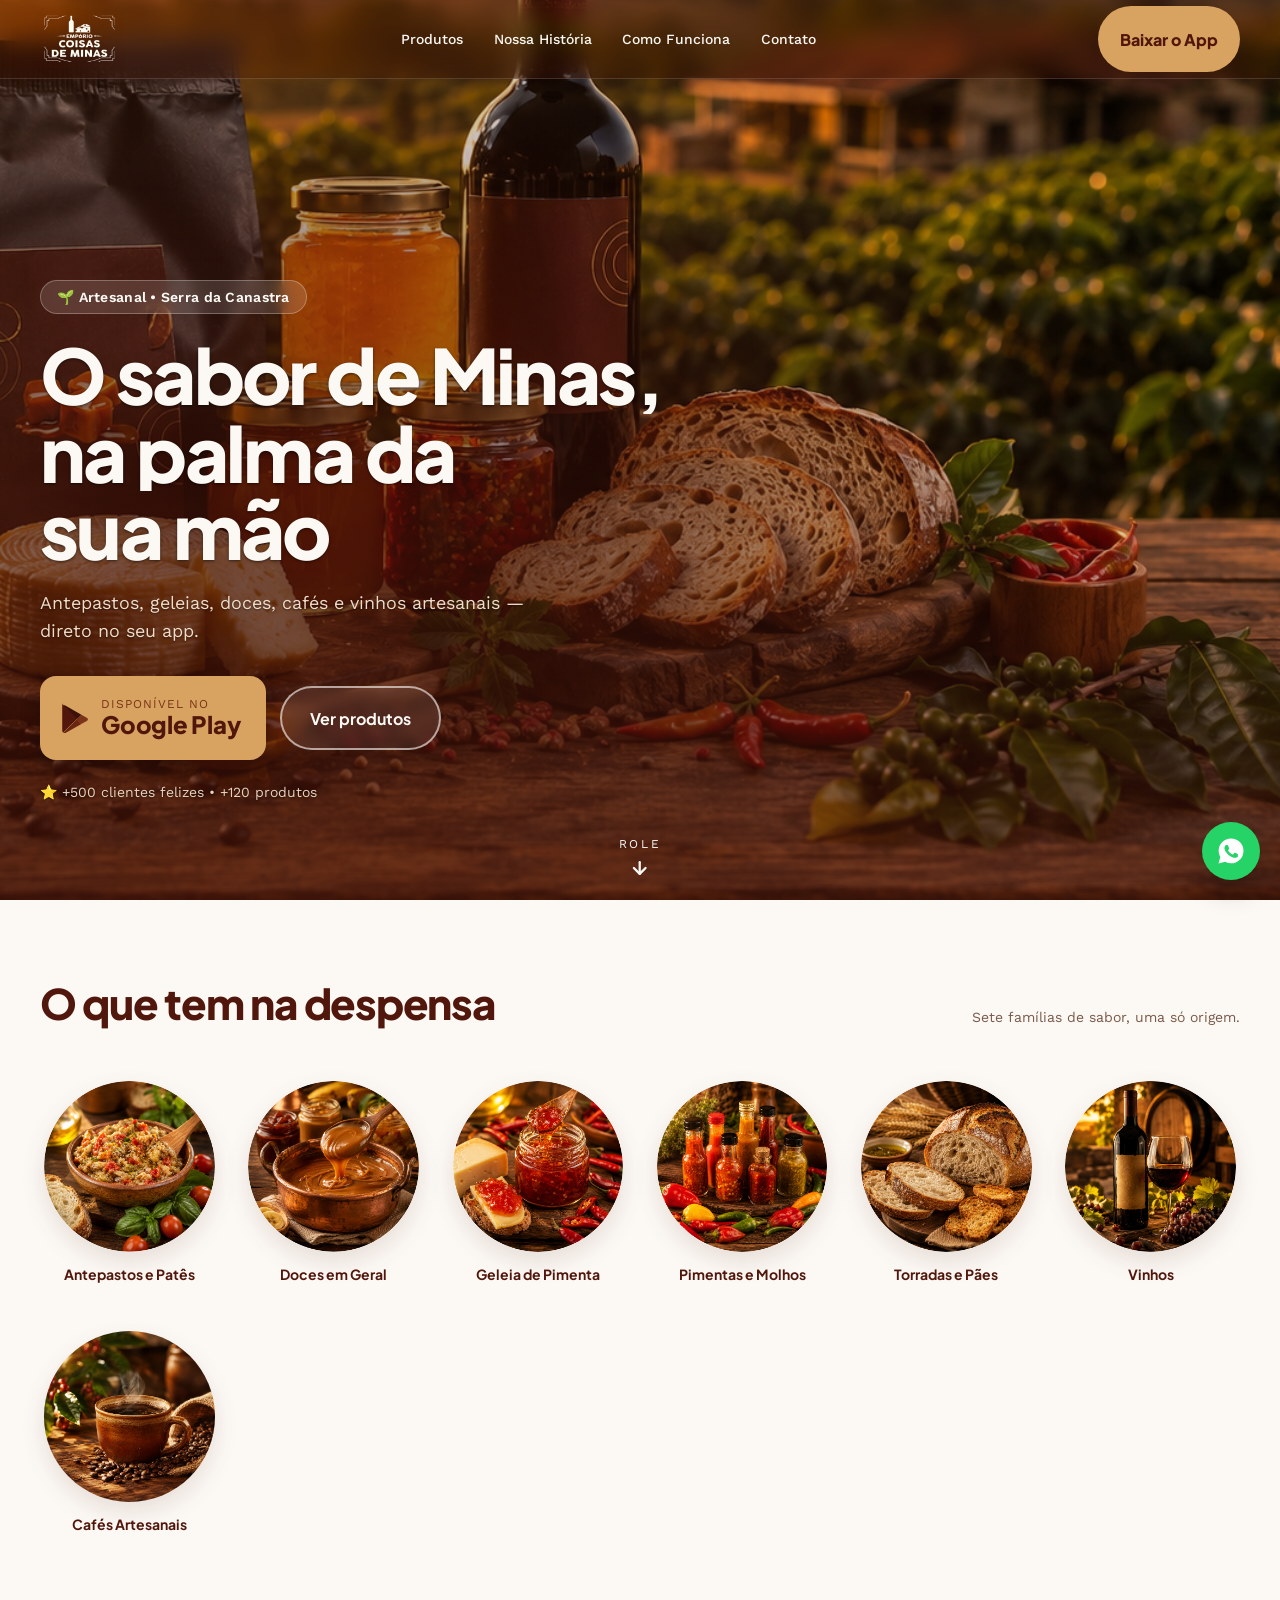
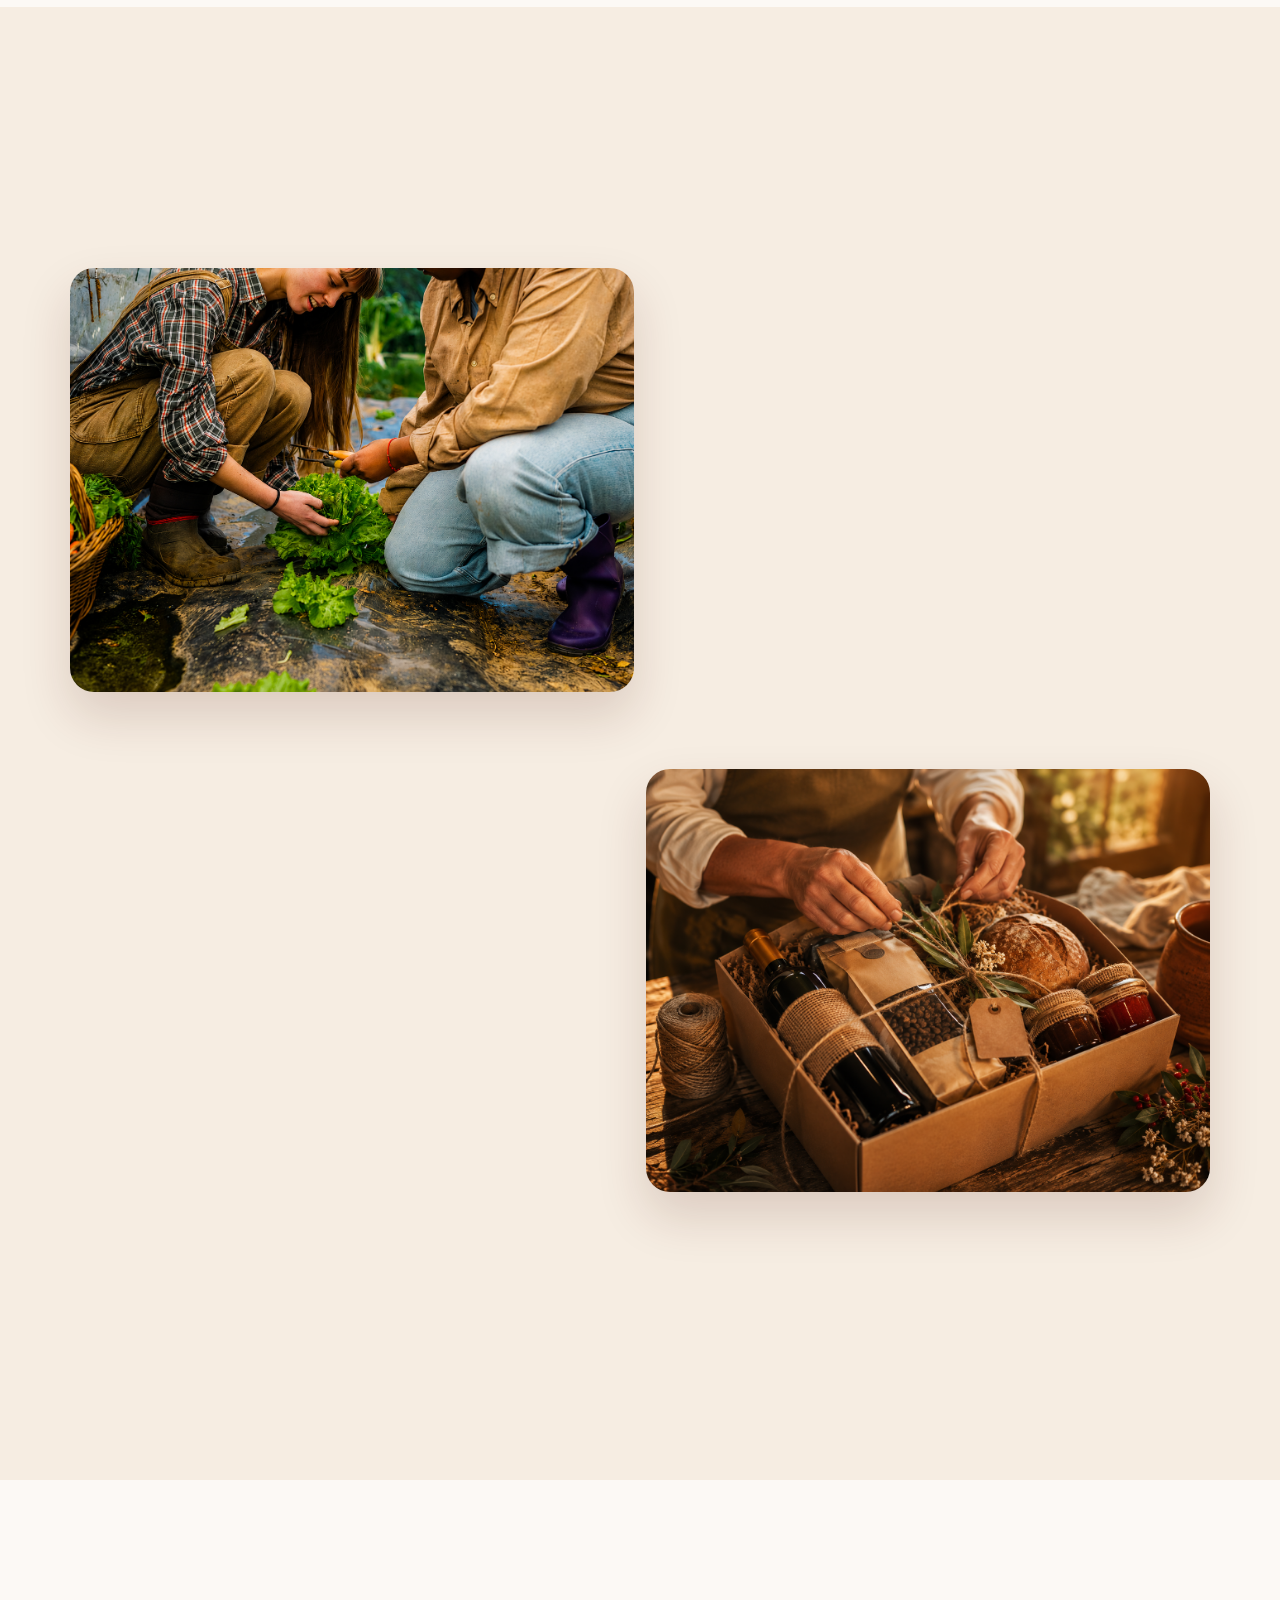
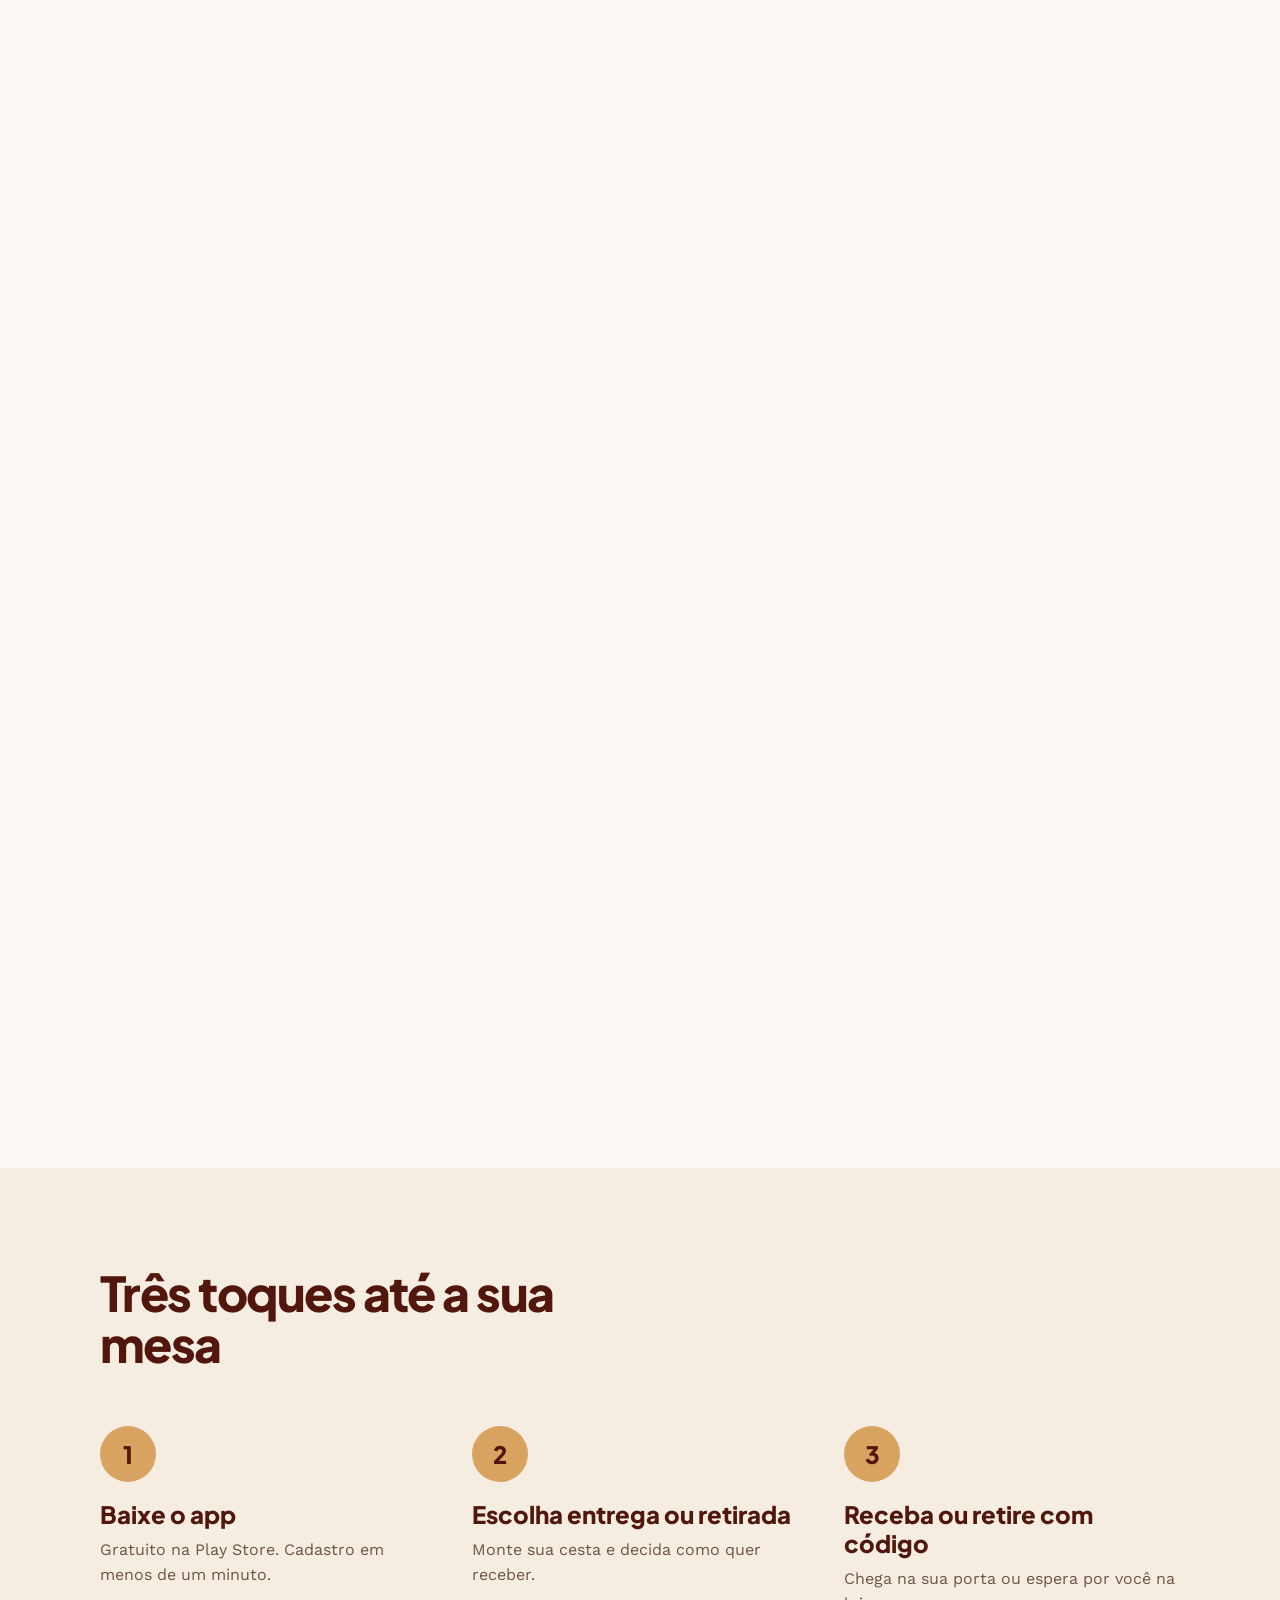
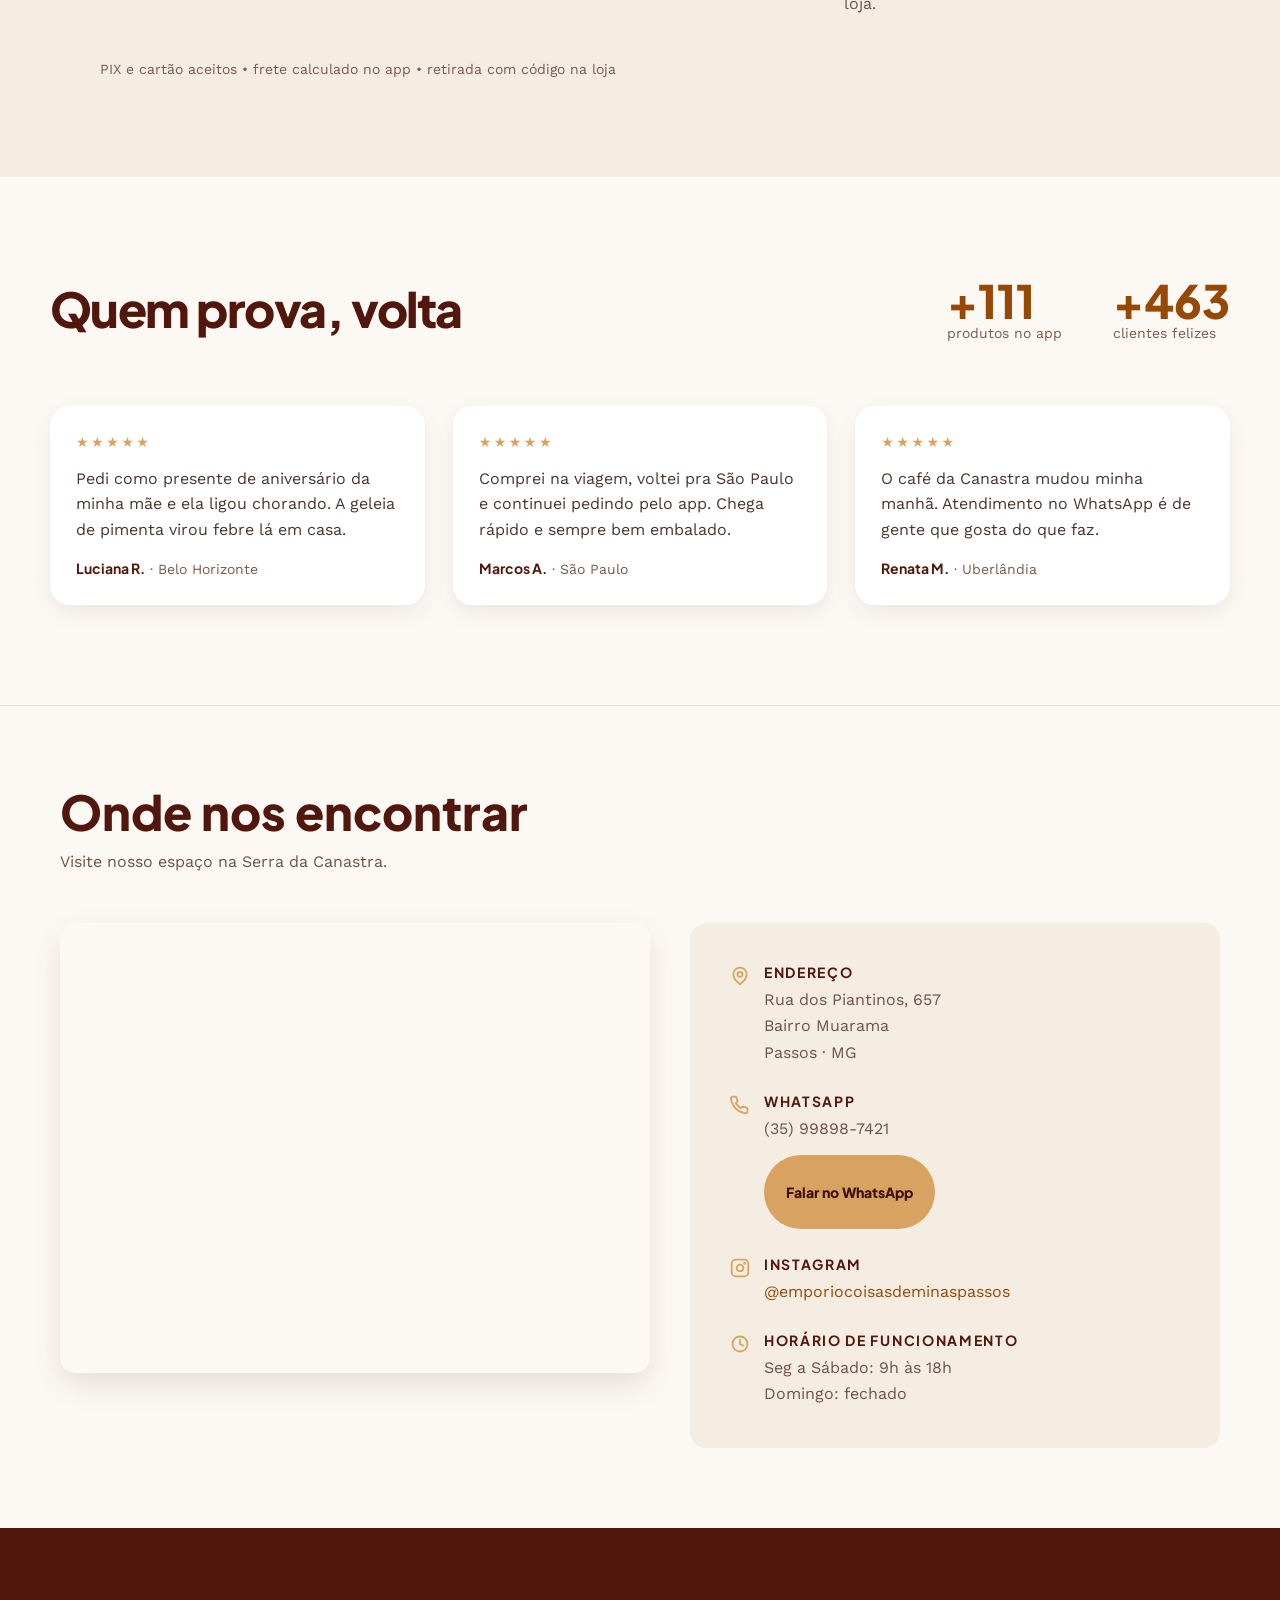
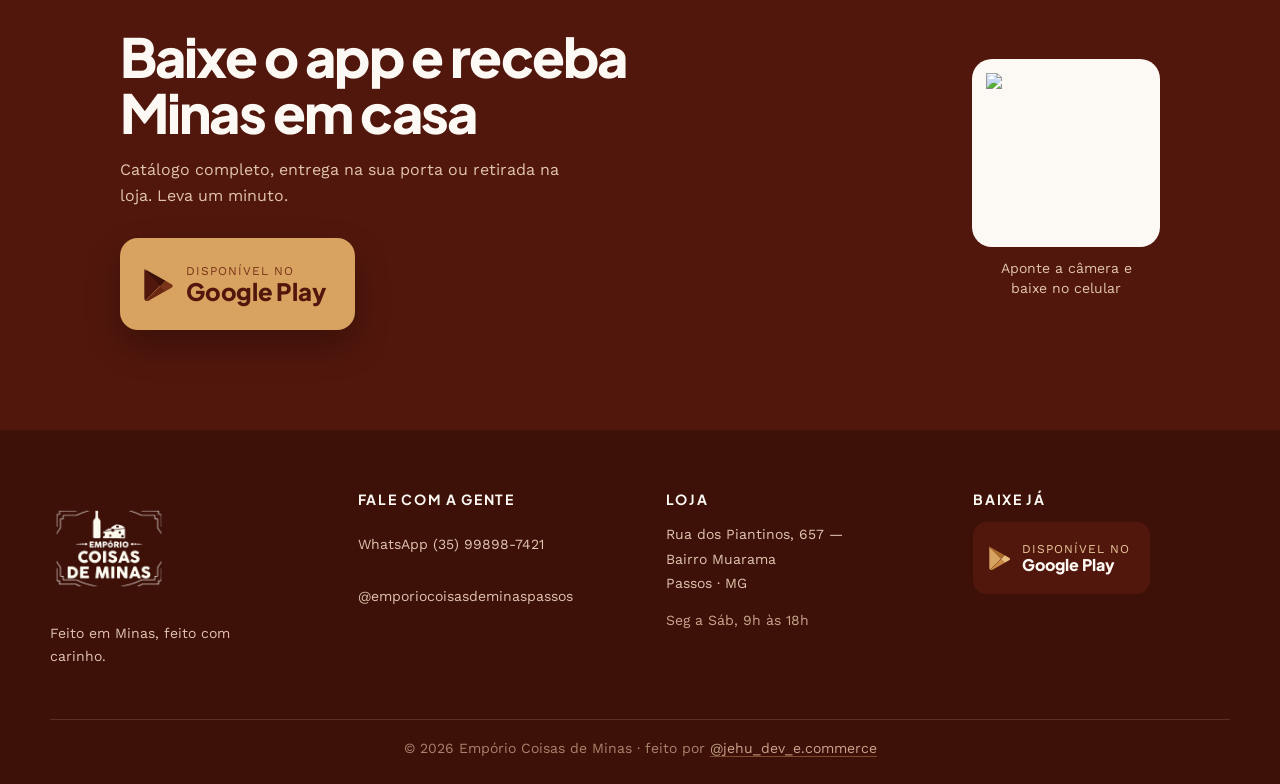
==== commit 25eb659d: "Fix UI anti-patterns found by impeccable (contrast, layout thrash, cramped padding, small text, infi" ====
--- a/index.html
+++ b/index.html
@@ -10,7 +10,7 @@
 <link href="https://fonts.googleapis.com/css2?family=Plus+Jakarta+Sans:wght@500;700;800&family=Work+Sans:wght@400;500;600&display=swap" rel="stylesheet">
 <style>
   html { scroll-behavior: smooth; scroll-padding-top: 84px; }
-  body { margin: 0; background: #fcf9f5; font-family: 'Work Sans', system-ui, sans-serif; color: #2e1a12; -webkit-font-smoothing: antialiased; overflow-x: hidden; }
+  body { margin: 0; background: #fcf9f5; font-family: 'Work Sans', system-ui, sans-serif; color: #2e1a12; -webkit-font-smoothing: antialiased; }
   a { color: #964904; text-decoration: none; }
   a:hover { color: #52170c; }
   img { max-width: 100%; }
@@ -22,7 +22,6 @@
   @keyframes heroPar { from { transform: translateY(0); } to { transform: translateY(28vh); } }
   [data-hero-par] { animation: heroPar linear both; animation-timeline: scroll(root); animation-range: 0 100svh; }
   @keyframes pulsedown { 0%,100% { transform: translateY(0); opacity: .75; } 50% { transform: translateY(9px); opacity: 1; } }
-  @keyframes shine { 0% { transform: translateX(-120%) skewX(-18deg); } 60%,100% { transform: translateX(320%) skewX(-18deg); } }
   @media (max-width: 900px) { [data-navmenu] { display: none !important; } }
   [data-navmenu] a { color: #fcf9f5; transition: color .3s ease; white-space: nowrap; }
   [data-navmenu] a:hover { color: #d8a360; }
@@ -32,9 +31,8 @@
   [data-header][data-solid="1"] [data-logo] { filter: invert(1) sepia(1) saturate(6) hue-rotate(-22deg) brightness(.42); }
   [data-reveal] { opacity: 0; transform: translateY(20px); transition: opacity .7s ease, transform .7s cubic-bezier(.2,.7,.3,1); }
   [data-reveal].is-visible { opacity: 1 !important; transform: none !important; }
-  .cta-play { position:relative; overflow:hidden; display:inline-flex; align-items:center; gap:12px; background:#d8a360; color:#52170c; padding:12px 26px 12px 22px; border-radius:16px; min-height:60px; box-shadow:0 16px 34px rgba(61,17,8,.4); transition:transform .25s ease,background .25s ease; }
+  .cta-play { position:relative; overflow:hidden; display:inline-flex; align-items:center; gap:12px; background:#d8a360; color:#52170c; padding:12px 26px 12px 22px; border-radius:16px; min-height:60px; box-shadow:0 8px 20px rgba(0,0,0,.22); transition:transform .25s ease,background .25s ease; }
   .cta-play:hover { background:#e8bb7f; transform:translateY(-2px) scale(1.02); color:#52170c; }
-  .cta-play .shine { position:absolute; top:0; bottom:0; left:0; width:38px; background:linear-gradient(90deg,rgba(255,255,255,0),rgba(255,255,255,.5),rgba(255,255,255,0)); animation:shine 4.5s ease-in-out infinite; }
   .cat-link:hover { transform:translateY(-6px) scale(1.03); color:#52170c; }
   .prod-card:hover { transform:translateY(-4px); box-shadow:0 8px 24px rgba(82,23,12,.12); }
   .prod-link:hover { color:#52170c; }
@@ -51,18 +49,18 @@
 <body>
 <div>
 
-<header data-header="" data-solid="0" id="site-header" style="position:fixed;top:0;left:0;right:0;z-index:60;transition:background .35s ease, box-shadow .35s ease, border-color .35s ease, padding .35s ease;padding:4px 0;background:rgba(61,17,8,.34);-webkit-backdrop-filter:blur(12px) saturate(120%);backdrop-filter:blur(12px) saturate(120%);border-bottom:1px solid rgba(252,249,245,.14);box-shadow:0 2px 18px rgba(61,17,8,.14)">
+<header data-header="" data-solid="0" id="site-header" style="position:fixed;top:0;left:0;right:0;z-index:60;transition:background .35s ease, box-shadow .35s ease, border-color .35s ease;padding:3px 0;background:rgba(61,17,8,.34);-webkit-backdrop-filter:blur(12px) saturate(120%);backdrop-filter:blur(12px) saturate(120%);border-bottom:1px solid rgba(252,249,245,.14);box-shadow:0 2px 18px rgba(61,17,8,.14)">
   <div style="max-width: 1240px; margin: 0 auto; padding: 0 clamp(18px,4vw,40px); display: flex; align-items: center; gap: 24px">
     <a href="#topo" aria-label="Empório Coisas de Minas" style="display:flex;align-items:center;flex:0 0 auto">
       <img data-logo="" src="images/logo.png" alt="Empório Coisas de Minas" style="height: 72px; width: 79px; display: block">
     </a>
     <nav data-navmenu="" style="flex:1;display:flex;justify-content:center;gap:clamp(16px,2.4vw,34px)">
-      <a href="#produtos" style="font-size:15px;font-weight:500">Produtos</a>
-      <a href="#historia" style="font-size:15px;font-weight:500">Nossa História</a>
-      <a href="#como" style="font-size:15px;font-weight:500">Como Funciona</a>
-      <a href="#contato" style="font-size:15px;font-weight:500">Contato</a>
+      <a href="#produtos" style="font-size:14px;font-weight:500">Produtos</a>
+      <a href="#historia" style="font-size:14px;font-weight:500">Nossa História</a>
+      <a href="#como" style="font-size:14px;font-weight:500">Como Funciona</a>
+      <a href="#contato" style="font-size:14px;font-weight:500">Contato</a>
     </nav>
-    <a href="https://play.google.com/store/apps/details?id=com.emporiocoisasdeminas" target="_blank" rel="noopener" style="margin-left: auto; flex: 0 0 auto; background: #d8a360; color: #52170c; font-family: 'Plus Jakarta Sans',sans-serif; font-weight: 800; font-size: 15px; padding: 11px 22px; border-radius: 999px; min-height: 44px; display: inline-flex; align-items: center; justify-content: center; white-space: nowrap; transition: transform .25s ease,background .25s ease" onmouseover="this.style.background='#e8bb7f';this.style.transform='scale(1.04)'" onmouseout="this.style.background='#d8a360';this.style.transform='none'">Baixar o App</a>
+    <a href="https://play.google.com/store/apps/details?id=com.emporiocoisasdeminas" target="_blank" rel="noopener" style="margin-left: auto; flex: 0 0 auto; background: #d8a360; color: #52170c; font-family: 'Plus Jakarta Sans',sans-serif; font-weight: 800; font-size: 16px; padding: 11px 22px; border-radius: 999px; min-height: 44px; display: inline-flex; align-items: center; justify-content: center; white-space: nowrap; transition: transform .25s ease,background .25s ease" onmouseover="this.style.background='#e8bb7f';this.style.transform='scale(1.04)'" onmouseout="this.style.background='#d8a360';this.style.transform='none'">Baixar o App</a>
   </div>
 </header>
 
@@ -75,85 +73,84 @@
   <div style="position:absolute;inset:0;background:linear-gradient(to top,rgba(82,23,12,.5) 0%,rgba(82,23,12,.28) 22%,rgba(82,23,12,.04) 48%,rgba(82,23,12,0) 100%)"></div>
   <div style="position:absolute;inset:0;background:radial-gradient(105% 95% at 14% 62%,rgba(61,17,8,.66) 0%,rgba(61,17,8,.44) 38%,rgba(61,17,8,.14) 62%,rgba(61,17,8,0) 80%)"></div>
   <div style="position:absolute;left:50%;bottom:22px;transform:translateX(-50%);display:flex;flex-direction:column;align-items:center;gap:7px;color:#fcf9f5;animation:pulsedown 2.2s ease-in-out infinite;z-index:3">
-    <span style="font-size:11px;letter-spacing:.22em;text-transform:uppercase">Role</span>
+    <span style="font-size:12px;letter-spacing:.22em;text-transform:uppercase">Role</span>
     <svg width="20" height="20" viewBox="0 0 24 24" fill="none" stroke="currentColor" stroke-width="2.75" stroke-linecap="round" stroke-linejoin="round" aria-hidden="true"><path d="M12 5v14"></path><path d="m19 12-7 7-7-7"></path></svg>
   </div>
-  <div style="position: relative; z-index: 2; width: 100%; max-width: 1240px; margin: 0 auto; padding: clamp(140px,18vh,200px) clamp(24px,5vw,48px) clamp(88px,12vh,132px)">
+  <div style="position: relative; z-index: 2; width: 100%; max-width: 1240px; margin: 0 auto; padding: 160px 40px 100px">
     <div style="max-width:660px">
-      <span data-reveal="" style="display:inline-flex;align-items:center;gap:8px;background:rgba(252,249,245,.14);border:1px solid rgba(252,249,245,.28);backdrop-filter:blur(6px);color:#fcf9f5;font-size:13px;font-weight:600;letter-spacing:.02em;padding:8px 16px;border-radius:999px">🌱 Artesanal • Serra da Canastra</span>
-      <h1 style="font-family:'Plus Jakarta Sans',sans-serif;font-weight:800;font-size:clamp(40px,6vw,76px);line-height:1.02;letter-spacing:-.034em;color:#fcf9f5;margin:22px 0 0;text-shadow:0 2px 24px rgba(61,17,8,.45);text-wrap:balance">
+      <span data-reveal="" style="display:inline-flex;align-items:center;gap:8px;background:rgba(252,249,245,.14);border:1px solid rgba(252,249,245,.28);backdrop-filter:blur(6px);color:#fcf9f5;font-size:14px;font-weight:600;letter-spacing:.02em;padding:8px 16px;border-radius:999px">🌱 Artesanal • Serra da Canastra</span>
+      <h1 style="font-family:'Plus Jakarta Sans',sans-serif;font-weight:800;font-size:clamp(40px,6vw,76px);line-height:1.02;letter-spacing:-.034em;color:#fcf9f5;margin:22px 0 0;text-shadow:0 1px 3px rgba(0,0,0,.55);text-wrap:balance">
         <span style="display:block;overflow:hidden"><span data-reveal="" style="display:block;transition-delay:80ms">O sabor de Minas,</span></span>
         <span style="display:block;overflow:hidden"><span data-reveal="" style="display:block;transition-delay:200ms">na palma da</span></span>
         <span style="display:block;overflow:hidden"><span data-reveal="" style="display:block;transition-delay:320ms">sua mão</span></span>
       </h1>
-      <p data-reveal="" style="transition-delay:420ms;font-size:clamp(17px,1.4vw,20px);line-height:1.6;color:#f0dcc9;margin:20px 0 0;max-width:44ch;text-shadow:0 1px 12px rgba(61,17,8,.5)">Antepastos, geleias, doces, cafés e vinhos artesanais — direto no seu app.</p>
+      <p data-reveal="" style="transition-delay:420ms;font-size:clamp(17px,1.4vw,20px);line-height:1.6;color:#f0dcc9;margin:20px 0 0;max-width:44ch;text-shadow:0 1px 2px rgba(0,0,0,.5)">Antepastos, geleias, doces, cafés e vinhos artesanais — direto no seu app.</p>
       <div data-reveal="" style="transition-delay:520ms;display:flex;flex-wrap:wrap;align-items:center;gap:14px;margin-top:30px">
         <a href="https://play.google.com/store/apps/details?id=com.emporiocoisasdeminas" target="_blank" rel="noopener" aria-label="Disponível no Google Play" class="cta-play">
           <svg width="27" height="30" viewBox="0 0 512 566" aria-hidden="true"><path fill="#52170c" d="M20 8C10 18 4 33 4 53v460c0 20 6 35 16 45l2 2 258-258v-6L22 38z"></path><path fill="#7a3418" d="M366 397 280 311v-6l86-86 2 1 102 58c29 17 29 44 0 61z"></path><path fill="#6b2612" d="m368 396-88-88L20 568c10 10 25 11 43 1z"></path><path fill="#3d1108" d="M368 220 63 47C45 37 30 38 20 48l260 260z"></path></svg>
-          <span style="display:flex;flex-direction:column;line-height:1.1"><span style="font-size:11px;letter-spacing:.08em;text-transform:uppercase;color:#7a3418">Disponível no</span><span style="font-family:'Plus Jakarta Sans',sans-serif;font-weight:800;font-size:21px;letter-spacing:-.01em;white-space:nowrap">Google Play</span></span>
-          <span class="shine"></span>
+          <span style="display:flex;flex-direction:column;line-height:1.1"><span style="font-size:12px;letter-spacing:.08em;text-transform:uppercase;color:#7a3418">Disponível no</span><span style="font-family:'Plus Jakarta Sans',sans-serif;font-weight:800;font-size:24px;letter-spacing:-.01em;white-space:nowrap">Google Play</span></span>
         </a>
         <a href="#produtos" class="ver-produtos" style="display:inline-flex;align-items:center;min-height:60px;padding:0 28px;border-radius:999px;border:2px solid rgba(252,249,245,.6);background:rgba(252,249,245,.08);backdrop-filter:blur(6px);color:#fcf9f5;font-family:'Plus Jakarta Sans',sans-serif;font-weight:700;font-size:16px;transition:background .25s ease,color .25s ease,transform .25s ease">Ver produtos</a>
       </div>
-      <p data-reveal="" style="transition-delay:620ms;font-size:15px;color:#e8d3c0;margin:24px 0 0;text-shadow:0 1px 10px rgba(61,17,8,.5)">⭐ +500 clientes felizes • +120 produtos</p>
-    </div>
-  </div>
-</section>
-
-<section style="background:#fcf9f5;padding:clamp(64px,8vw,104px) clamp(18px,4vw,40px) clamp(48px,6vw,72px)">
+      <p data-reveal="" style="transition-delay:620ms;font-size:14px;color:#e8d3c0;margin:24px 0 0;text-shadow:0 1px 2px rgba(0,0,0,.5)">⭐ +500 clientes felizes • +120 produtos</p>
+    </div>
+  </div>
+</section>
+
+<section style="background:#fcf9f5;padding:80px 40px 60px">
   <div style="max-width:1240px;margin:0 auto">
     <div data-reveal="" style="display:flex;flex-wrap:wrap;align-items:end;justify-content:space-between;gap:16px;margin-bottom:clamp(32px,4vw,48px)">
       <h2 style="font-family:'Plus Jakarta Sans',sans-serif;font-weight:800;font-size:clamp(28px,3.4vw,42px);line-height:1.08;letter-spacing:-.03em;color:#52170c;margin:0">O que tem na despensa</h2>
-      <p style="font-size:15px;color:#8a6a5b;margin:0">Sete famílias de sabor, uma só origem.</p>
+      <p style="font-size:14px;color:#7a5a4a;margin:0">Sete famílias de sabor, uma só origem.</p>
     </div>
     <div style="display:grid;grid-template-columns:repeat(auto-fit,minmax(150px,1fr));gap:clamp(16px,2vw,28px)">
       <a href="https://play.google.com/store/apps/details?id=com.emporiocoisasdeminas" target="_blank" rel="noopener" data-reveal="" class="cat-link" style="display:flex;flex-direction:column;align-items:center;gap:14px;text-align:center;padding:8px 4px 14px;border-radius:20px;transition:transform .6s cubic-bezier(.2,.7,.3,1),color .3s">
         <span style="width:100%;aspect-ratio:1;border-radius:999px;overflow:hidden;background:#f0e2d1;box-shadow:0 10px 24px rgba(82,23,12,.12);display:block">
           <img src="images/cat-antepastos.png" alt="Antepastos e Patês" style="width:100%;height:100%;object-fit:cover;display:block">
         </span>
-        <span style="font-family:'Plus Jakarta Sans',sans-serif;font-weight:700;font-size:15px;line-height:1.25;color:#52170c">Antepastos e Patês</span>
+        <span style="font-family:'Plus Jakarta Sans',sans-serif;font-weight:700;font-size:14px;line-height:1.25;color:#52170c">Antepastos e Patês</span>
       </a>
       <a href="https://play.google.com/store/apps/details?id=com.emporiocoisasdeminas" target="_blank" rel="noopener" data-reveal="" class="cat-link" style="display:flex;flex-direction:column;align-items:center;gap:14px;text-align:center;padding:8px 4px 14px;border-radius:20px;transition:transform .6s cubic-bezier(.2,.7,.3,1),color .3s">
         <span style="width:100%;aspect-ratio:1;border-radius:999px;overflow:hidden;background:#f0e2d1;box-shadow:0 10px 24px rgba(82,23,12,.12);display:block">
           <img src="images/cat-doces.png" alt="Doces em Geral" style="width:100%;height:100%;object-fit:cover;display:block">
         </span>
-        <span style="font-family:'Plus Jakarta Sans',sans-serif;font-weight:700;font-size:15px;line-height:1.25;color:#52170c">Doces em Geral</span>
+        <span style="font-family:'Plus Jakarta Sans',sans-serif;font-weight:700;font-size:14px;line-height:1.25;color:#52170c">Doces em Geral</span>
       </a>
       <a href="https://play.google.com/store/apps/details?id=com.emporiocoisasdeminas" target="_blank" rel="noopener" data-reveal="" class="cat-link" style="display:flex;flex-direction:column;align-items:center;gap:14px;text-align:center;padding:8px 4px 14px;border-radius:20px;transition:transform .6s cubic-bezier(.2,.7,.3,1),color .3s">
         <span style="width:100%;aspect-ratio:1;border-radius:999px;overflow:hidden;background:#f0e2d1;box-shadow:0 10px 24px rgba(82,23,12,.12);display:block">
           <img src="images/cat-pimenta.png" alt="Geleia de Pimenta" style="width:100%;height:100%;object-fit:cover;display:block">
         </span>
-        <span style="font-family:'Plus Jakarta Sans',sans-serif;font-weight:700;font-size:15px;line-height:1.25;color:#52170c">Geleia de Pimenta</span>
+        <span style="font-family:'Plus Jakarta Sans',sans-serif;font-weight:700;font-size:14px;line-height:1.25;color:#52170c">Geleia de Pimenta</span>
       </a>
       <a href="https://play.google.com/store/apps/details?id=com.emporiocoisasdeminas" target="_blank" rel="noopener" data-reveal="" class="cat-link" style="display:flex;flex-direction:column;align-items:center;gap:14px;text-align:center;padding:8px 4px 14px;border-radius:20px;transition:transform .6s cubic-bezier(.2,.7,.3,1),color .3s">
         <span style="width:100%;aspect-ratio:1;border-radius:999px;overflow:hidden;background:#f0e2d1;box-shadow:0 10px 24px rgba(82,23,12,.12);display:block">
           <img src="images/cat-pimentas-molhos.png" alt="Pimentas e Molhos" style="width:100%;height:100%;object-fit:cover;display:block">
         </span>
-        <span style="font-family:'Plus Jakarta Sans',sans-serif;font-weight:700;font-size:15px;line-height:1.25;color:#52170c">Pimentas e Molhos</span>
+        <span style="font-family:'Plus Jakarta Sans',sans-serif;font-weight:700;font-size:14px;line-height:1.25;color:#52170c">Pimentas e Molhos</span>
       </a>
       <a href="https://play.google.com/store/apps/details?id=com.emporiocoisasdeminas" target="_blank" rel="noopener" data-reveal="" class="cat-link" style="display:flex;flex-direction:column;align-items:center;gap:14px;text-align:center;padding:8px 4px 14px;border-radius:20px;transition:transform .6s cubic-bezier(.2,.7,.3,1),color .3s">
         <span style="width:100%;aspect-ratio:1;border-radius:999px;overflow:hidden;background:#f0e2d1;box-shadow:0 10px 24px rgba(82,23,12,.12);display:block">
           <img src="images/cat-torradas.png" alt="Torradas e Pães" style="width:100%;height:100%;object-fit:cover;display:block">
         </span>
-        <span style="font-family:'Plus Jakarta Sans',sans-serif;font-weight:700;font-size:15px;line-height:1.25;color:#52170c">Torradas e Pães</span>
+        <span style="font-family:'Plus Jakarta Sans',sans-serif;font-weight:700;font-size:14px;line-height:1.25;color:#52170c">Torradas e Pães</span>
       </a>
       <a href="https://play.google.com/store/apps/details?id=com.emporiocoisasdeminas" target="_blank" rel="noopener" data-reveal="" class="cat-link" style="display:flex;flex-direction:column;align-items:center;gap:14px;text-align:center;padding:8px 4px 14px;border-radius:20px;transition:transform .6s cubic-bezier(.2,.7,.3,1),color .3s">
         <span style="width:100%;aspect-ratio:1;border-radius:999px;overflow:hidden;background:#f0e2d1;box-shadow:0 10px 24px rgba(82,23,12,.12);display:block">
           <img src="images/cat-vinhos.png" alt="Vinhos" style="width:100%;height:100%;object-fit:cover;display:block">
         </span>
-        <span style="font-family:'Plus Jakarta Sans',sans-serif;font-weight:700;font-size:15px;line-height:1.25;color:#52170c">Vinhos</span>
+        <span style="font-family:'Plus Jakarta Sans',sans-serif;font-weight:700;font-size:14px;line-height:1.25;color:#52170c">Vinhos</span>
       </a>
       <a href="https://play.google.com/store/apps/details?id=com.emporiocoisasdeminas" target="_blank" rel="noopener" data-reveal="" class="cat-link" style="display:flex;flex-direction:column;align-items:center;gap:14px;text-align:center;padding:8px 4px 14px;border-radius:20px;transition:transform .6s cubic-bezier(.2,.7,.3,1),color .3s">
         <span style="width:100%;aspect-ratio:1;border-radius:999px;overflow:hidden;background:#f0e2d1;box-shadow:0 10px 24px rgba(82,23,12,.12);display:block">
           <img src="images/cat-cafes.png" alt="Cafés Artesanais" style="width:100%;height:100%;object-fit:cover;display:block">
         </span>
-        <span style="font-family:'Plus Jakarta Sans',sans-serif;font-weight:700;font-size:15px;line-height:1.25;color:#52170c">Cafés Artesanais</span>
-      </a>
-    </div>
-  </div>
-</section>
-
-<section id="historia" style="background:#f6ede2;padding:clamp(72px,9vw,120px) clamp(18px,4vw,40px)">
+        <span style="font-family:'Plus Jakarta Sans',sans-serif;font-weight:700;font-size:14px;line-height:1.25;color:#52170c">Cafés Artesanais</span>
+      </a>
+    </div>
+  </div>
+</section>
+
+<section id="historia" style="background:#f6ede2;padding:100px 40px">
   <div style="max-width:1140px;margin:0 auto">
     <div data-reveal="" style="max-width:640px;margin-bottom:clamp(44px,6vw,72px)">
       <span style="font-size:12px;letter-spacing:.2em;text-transform:uppercase;color:#964904;font-weight:600">Nossa história</span>
@@ -166,16 +163,16 @@
       </div>
       <div data-reveal="" style="flex:1 1 340px">
         <h3 style="font-family:'Plus Jakarta Sans',sans-serif;font-weight:800;font-size:clamp(22px,2.4vw,30px);line-height:1.15;color:#52170c;margin:0 0 14px">Começa na serra, com quem faz</h3>
-        <p style="font-size:17px;line-height:1.68;color:#6d5347;margin:0 0 14px;text-wrap:pretty">Cada pote que a gente vende tem nome e rosto por trás. Visitamos os sítios, provamos safra por safra e só entra no catálogo o que a gente serviria na própria mesa.</p>
-        <p style="font-size:17px;line-height:1.68;color:#6d5347;margin:0;text-wrap:pretty">Doce de leite no tacho de cobre, pimenta curtida em casa, café colhido na hora certa. Nada industrial, nada apressado.</p>
+        <p style="font-size:16px;line-height:1.68;color:#6d5347;margin:0 0 14px;text-wrap:pretty">Cada pote que a gente vende tem nome e rosto por trás. Visitamos os sítios, provamos safra por safra e só entra no catálogo o que a gente serviria na própria mesa.</p>
+        <p style="font-size:16px;line-height:1.68;color:#6d5347;margin:0;text-wrap:pretty">Doce de leite no tacho de cobre, pimenta curtida em casa, café colhido na hora certa. Nada industrial, nada apressado.</p>
       </div>
     </div>
 
     <div style="display:flex;flex-wrap:wrap-reverse;align-items:center;gap:clamp(28px,4vw,64px)">
       <div data-reveal="" style="flex:1 1 340px">
         <h3 style="font-family:'Plus Jakarta Sans',sans-serif;font-weight:800;font-size:clamp(22px,2.4vw,30px);line-height:1.15;color:#52170c;margin:0 0 14px">Feito em Minas, feito com carinho</h3>
-        <p style="font-size:17px;line-height:1.68;color:#6d5347;margin:0 0 22px;text-wrap:pretty">Embalamos à mão, um a um, com o cuidado de quem manda presente pra alguém querido. Chega em casa inteiro, bonito e pronto pra abrir na hora do café.</p>
-        <p style="font-family:'Plus Jakarta Sans',sans-serif;font-weight:800;font-size:20px;color:#964904;margin:0">"Uai, que delícia!"</p>
+        <p style="font-size:16px;line-height:1.68;color:#6d5347;margin:0 0 22px;text-wrap:pretty">Embalamos à mão, um a um, com o cuidado de quem manda presente pra alguém querido. Chega em casa inteiro, bonito e pronto pra abrir na hora do café.</p>
+        <p style="font-family:'Plus Jakarta Sans',sans-serif;font-weight:800;font-size:24px;color:#964904;margin:0">"Uai, que delícia!"</p>
       </div>
       <div style="flex:1 1 380px;border-radius:24px;overflow:hidden;aspect-ratio:4/3;box-shadow:0 24px 50px rgba(82,23,12,.16)">
         <img src="images/historia-embalagem.png" alt="Embalagem artesanal / caixa presente" style="width:100%;height:100%;object-fit:cover;display:block">
@@ -184,51 +181,51 @@
 
     <div style="margin-top:clamp(56px,7vw,96px);display:grid;grid-template-columns:repeat(auto-fit,minmax(200px,1fr));gap:clamp(20px,3vw,32px)">
       <div data-reveal="" style="border-top:2px solid rgba(150,73,4,.28);padding-top:18px">
-        <span style="font-family:'Plus Jakarta Sans',sans-serif;font-weight:800;font-size:15px;color:#964904;letter-spacing:.04em">2016</span>
+        <span style="font-family:'Plus Jakarta Sans',sans-serif;font-weight:800;font-size:14px;color:#964904;letter-spacing:.04em">2016</span>
         <p style="font-size:16px;line-height:1.55;color:#5c4438;margin:10px 0 0">Primeira feira, uma mesa e seis potes de geleia.</p>
       </div>
       <div data-reveal="" style="border-top:2px solid rgba(150,73,4,.28);padding-top:18px">
-        <span style="font-family:'Plus Jakarta Sans',sans-serif;font-weight:800;font-size:15px;color:#964904;letter-spacing:.04em">2019</span>
+        <span style="font-family:'Plus Jakarta Sans',sans-serif;font-weight:800;font-size:14px;color:#964904;letter-spacing:.04em">2019</span>
         <p style="font-size:16px;line-height:1.55;color:#5c4438;margin:10px 0 0">Loja física aberta, com queijo da Canastra na vitrine.</p>
       </div>
       <div data-reveal="" style="border-top:2px solid rgba(150,73,4,.28);padding-top:18px">
-        <span style="font-family:'Plus Jakarta Sans',sans-serif;font-weight:800;font-size:15px;color:#964904;letter-spacing:.04em">2022</span>
+        <span style="font-family:'Plus Jakarta Sans',sans-serif;font-weight:800;font-size:14px;color:#964904;letter-spacing:.04em">2022</span>
         <p style="font-size:16px;line-height:1.55;color:#5c4438;margin:10px 0 0">Doze produtores parceiros na serra.</p>
       </div>
       <div data-reveal="" style="border-top:2px solid rgba(150,73,4,.28);padding-top:18px">
-        <span style="font-family:'Plus Jakarta Sans',sans-serif;font-weight:800;font-size:15px;color:#964904;letter-spacing:.04em">2025</span>
+        <span style="font-family:'Plus Jakarta Sans',sans-serif;font-weight:800;font-size:14px;color:#964904;letter-spacing:.04em">2025</span>
         <p style="font-size:16px;line-height:1.55;color:#5c4438;margin:10px 0 0">O app no ar: Minas inteira a um toque.</p>
       </div>
     </div>
   </div>
 </section>
 
-<section id="produtos" style="background:#fcf9f5;padding:clamp(72px,9vw,120px) clamp(18px,4vw,40px)">
+<section id="produtos" style="background:#fcf9f5;padding:100px 40px">
   <div style="max-width:1240px;margin:0 auto">
     <div data-reveal="" style="display:flex;flex-wrap:wrap;align-items:end;justify-content:space-between;gap:18px;margin-bottom:clamp(32px,4vw,52px)">
       <div>
         <span style="font-size:12px;letter-spacing:.2em;text-transform:uppercase;color:#964904;font-weight:600">Mais pedidos</span>
         <h2 style="font-family:'Plus Jakarta Sans',sans-serif;font-weight:800;font-size:clamp(30px,4vw,48px);line-height:1.06;letter-spacing:-.032em;color:#52170c;margin:12px 0 0">Os queridinhos da casa</h2>
-        <p style="font-size:17px;line-height:1.6;color:#8a6a5b;margin:12px 0 0;max-width:44ch">Uma amostra do que espera por você no app.</p>
-      </div>
-      <a href="https://play.google.com/store/apps/details?id=com.emporiocoisasdeminas" target="_blank" rel="noopener" style="font-family:'Plus Jakarta Sans',sans-serif;font-weight:700;font-size:15px;color:#964904;display:inline-flex;align-items:center;gap:8px;min-height:44px">Ver os +80 produtos no app →</a>
+        <p style="font-size:16px;line-height:1.6;color:#7a5a4a;margin:12px 0 0;max-width:44ch">Uma amostra do que espera por você no app.</p>
+      </div>
+      <a href="https://play.google.com/store/apps/details?id=com.emporiocoisasdeminas" target="_blank" rel="noopener" style="font-family:'Plus Jakarta Sans',sans-serif;font-weight:700;font-size:14px;color:#964904;display:inline-flex;align-items:center;gap:8px;min-height:44px">Ver os +80 produtos no app →</a>
     </div>
     <div style="display:grid;grid-template-columns:repeat(auto-fit,minmax(min(320px,100%),1fr));gap:24px;max-width:1120px">
 
       <article data-reveal="" class="prod-card" style="background:#fff;border-radius:20px;overflow:hidden;box-shadow:0 4px 12px rgba(82,23,12,.06);display:flex;flex-direction:column;transition:transform .6s cubic-bezier(.2,.7,.3,1),box-shadow .3s ease">
         <div style="position:relative;aspect-ratio:3/2;overflow:hidden;background:#faf1e6">
           <img src="images/prod-geleia.png" alt="Geleia de pimenta" style="width:100%;height:100%;object-fit:cover;display:block">
-          <span style="position:absolute;top:12px;left:12px;z-index:2;background:rgba(252,249,245,.94);color:#6d2a10;font-family:'Plus Jakarta Sans',sans-serif;font-weight:700;font-size:11px;letter-spacing:.06em;text-transform:uppercase;padding:6px 12px;border-radius:999px;box-shadow:0 2px 8px rgba(82,23,12,.12)">Mais vendido</span>
+          <span style="position:absolute;top:12px;left:12px;z-index:2;background:rgba(252,249,245,.94);color:#6d2a10;font-family:'Plus Jakarta Sans',sans-serif;font-weight:700;font-size:12px;letter-spacing:.06em;text-transform:uppercase;padding:6px 12px;border-radius:999px;box-shadow:0 2px 8px rgba(82,23,12,.12)">Mais vendido</span>
         </div>
         <div style="padding:20px;display:flex;flex-direction:column;gap:5px;flex:1">
           <div style="display:flex;align-items:center;justify-content:space-between;gap:10px">
-            <span style="font-size:11px;letter-spacing:.16em;text-transform:uppercase;color:#a8836b;font-weight:600">Geleias</span>
-            <span style="font-size:13px;color:#8a6a5b;white-space:nowrap">⭐ 4.9</span>
-          </div>
-          <h3 style="font-family:'Plus Jakarta Sans',sans-serif;font-weight:800;font-size:20px;line-height:1.2;letter-spacing:-.015em;color:#52170c;margin:2px 0 0;text-wrap:pretty">Geleia de Pimenta com Blueberry</h3>
-          <span style="font-size:13px;color:#a8836b">250g</span>
+            <span style="font-size:12px;letter-spacing:.16em;text-transform:uppercase;color:#a8836b;font-weight:600">Geleias</span>
+            <span style="font-size:14px;color:#7a5a4a;white-space:nowrap">⭐ 4.9</span>
+          </div>
+          <h3 style="font-family:'Plus Jakarta Sans',sans-serif;font-weight:800;font-size:24px;line-height:1.2;letter-spacing:-.015em;color:#52170c;margin:2px 0 0;text-wrap:pretty">Geleia de Pimenta com Blueberry</h3>
+          <span style="font-size:14px;color:#a8836b">250g</span>
           <div style="margin-top:auto;padding-top:18px;display:flex;align-items:center;justify-content:space-between;gap:12px">
-            <span style="font-family:'Plus Jakarta Sans',sans-serif;font-weight:800;font-size:22px;color:#c98b45">R$ 32,90</span>
+            <span style="font-family:'Plus Jakarta Sans',sans-serif;font-weight:800;font-size:24px;color:#c98b45">R$ 32,90</span>
             <a href="https://play.google.com/store/apps/details?id=com.emporiocoisasdeminas" target="_blank" rel="noopener" class="prod-link" style="margin-left:auto;font-size:14px;font-weight:600;color:#964904;min-height:44px;display:inline-flex;align-items:center;gap:6px;padding:0 2px">Ver no app
               <svg width="15" height="15" viewBox="0 0 24 24" fill="none" stroke="currentColor" stroke-width="2.75" stroke-linecap="round" stroke-linejoin="round" aria-hidden="true"><path d="M5 12h14"></path><path d="m12 5 7 7-7 7"></path></svg>
             </a>
@@ -239,17 +236,17 @@
       <article data-reveal="" class="prod-card" style="background:#fff;border-radius:20px;overflow:hidden;box-shadow:0 4px 12px rgba(82,23,12,.06);display:flex;flex-direction:column;transition:transform .6s cubic-bezier(.2,.7,.3,1),box-shadow .3s ease">
         <div style="position:relative;aspect-ratio:3/2;overflow:hidden;background:#faf1e6">
           <img src="images/prod-doce-leite.png" alt="Doce de leite" style="width:100%;height:100%;object-fit:cover;display:block">
-          <span style="position:absolute;top:12px;left:12px;z-index:2;background:rgba(252,249,245,.94);color:#6d2a10;font-family:'Plus Jakarta Sans',sans-serif;font-weight:700;font-size:11px;letter-spacing:.06em;text-transform:uppercase;padding:6px 12px;border-radius:999px;box-shadow:0 2px 8px rgba(82,23,12,.12)">Feito à mão</span>
+          <span style="position:absolute;top:12px;left:12px;z-index:2;background:rgba(252,249,245,.94);color:#6d2a10;font-family:'Plus Jakarta Sans',sans-serif;font-weight:700;font-size:12px;letter-spacing:.06em;text-transform:uppercase;padding:6px 12px;border-radius:999px;box-shadow:0 2px 8px rgba(82,23,12,.12)">Feito à mão</span>
         </div>
         <div style="padding:20px;display:flex;flex-direction:column;gap:5px;flex:1">
           <div style="display:flex;align-items:center;justify-content:space-between;gap:10px">
-            <span style="font-size:11px;letter-spacing:.16em;text-transform:uppercase;color:#a8836b;font-weight:600">Doces</span>
-            <span style="font-size:13px;color:#8a6a5b;white-space:nowrap">⭐ 5.0</span>
-          </div>
-          <h3 style="font-family:'Plus Jakarta Sans',sans-serif;font-weight:800;font-size:20px;line-height:1.2;letter-spacing:-.015em;color:#52170c;margin:2px 0 0;text-wrap:pretty">Doce de Leite Tradicional</h3>
-          <span style="font-size:13px;color:#a8836b">430g</span>
+            <span style="font-size:12px;letter-spacing:.16em;text-transform:uppercase;color:#a8836b;font-weight:600">Doces</span>
+            <span style="font-size:14px;color:#7a5a4a;white-space:nowrap">⭐ 5.0</span>
+          </div>
+          <h3 style="font-family:'Plus Jakarta Sans',sans-serif;font-weight:800;font-size:24px;line-height:1.2;letter-spacing:-.015em;color:#52170c;margin:2px 0 0;text-wrap:pretty">Doce de Leite Tradicional</h3>
+          <span style="font-size:14px;color:#a8836b">430g</span>
           <div style="margin-top:auto;padding-top:18px;display:flex;align-items:center;justify-content:space-between;gap:12px">
-            <span style="font-family:'Plus Jakarta Sans',sans-serif;font-weight:800;font-size:22px;color:#c98b45">R$ 28,00</span>
+            <span style="font-family:'Plus Jakarta Sans',sans-serif;font-weight:800;font-size:24px;color:#c98b45">R$ 28,00</span>
             <a href="https://play.google.com/store/apps/details?id=com.emporiocoisasdeminas" target="_blank" rel="noopener" class="prod-link" style="margin-left:auto;font-size:14px;font-weight:600;color:#964904;min-height:44px;display:inline-flex;align-items:center;gap:6px;padding:0 2px">Ver no app
               <svg width="15" height="15" viewBox="0 0 24 24" fill="none" stroke="currentColor" stroke-width="2.75" stroke-linecap="round" stroke-linejoin="round" aria-hidden="true"><path d="M5 12h14"></path><path d="m12 5 7 7-7 7"></path></svg>
             </a>
@@ -263,13 +260,13 @@
         </div>
         <div style="padding:20px;display:flex;flex-direction:column;gap:5px;flex:1">
           <div style="display:flex;align-items:center;justify-content:space-between;gap:10px">
-            <span style="font-size:11px;letter-spacing:.16em;text-transform:uppercase;color:#a8836b;font-weight:600">Cafés</span>
-            <span style="font-size:13px;color:#8a6a5b;white-space:nowrap">⭐ 4.8</span>
-          </div>
-          <h3 style="font-family:'Plus Jakarta Sans',sans-serif;font-weight:800;font-size:20px;line-height:1.2;letter-spacing:-.015em;color:#52170c;margin:2px 0 0;text-wrap:pretty">Café Especial Canastra</h3>
-          <span style="font-size:13px;color:#a8836b">250g</span>
+            <span style="font-size:12px;letter-spacing:.16em;text-transform:uppercase;color:#a8836b;font-weight:600">Cafés</span>
+            <span style="font-size:14px;color:#7a5a4a;white-space:nowrap">⭐ 4.8</span>
+          </div>
+          <h3 style="font-family:'Plus Jakarta Sans',sans-serif;font-weight:800;font-size:24px;line-height:1.2;letter-spacing:-.015em;color:#52170c;margin:2px 0 0;text-wrap:pretty">Café Especial Canastra</h3>
+          <span style="font-size:14px;color:#a8836b">250g</span>
           <div style="margin-top:auto;padding-top:18px;display:flex;align-items:center;justify-content:space-between;gap:12px">
-            <span style="font-family:'Plus Jakarta Sans',sans-serif;font-weight:800;font-size:22px;color:#c98b45">R$ 45,00</span>
+            <span style="font-family:'Plus Jakarta Sans',sans-serif;font-weight:800;font-size:24px;color:#c98b45">R$ 45,00</span>
             <a href="https://play.google.com/store/apps/details?id=com.emporiocoisasdeminas" target="_blank" rel="noopener" class="prod-link" style="margin-left:auto;font-size:14px;font-weight:600;color:#964904;min-height:44px;display:inline-flex;align-items:center;gap:6px;padding:0 2px">Ver no app
               <svg width="15" height="15" viewBox="0 0 24 24" fill="none" stroke="currentColor" stroke-width="2.75" stroke-linecap="round" stroke-linejoin="round" aria-hidden="true"><path d="M5 12h14"></path><path d="m12 5 7 7-7 7"></path></svg>
             </a>
@@ -280,17 +277,17 @@
       <article data-reveal="" class="prod-card" style="background:#fff;border-radius:20px;overflow:hidden;box-shadow:0 4px 12px rgba(82,23,12,.06);display:flex;flex-direction:column;transition:transform .6s cubic-bezier(.2,.7,.3,1),box-shadow .3s ease">
         <div style="position:relative;aspect-ratio:3/2;overflow:hidden;background:#faf1e6">
           <img src="images/prod-antepasto.png" alt="Antepasto de berinjela" style="width:100%;height:100%;object-fit:cover;display:block">
-          <span style="position:absolute;top:12px;left:12px;z-index:2;background:rgba(252,249,245,.94);color:#6d2a10;font-family:'Plus Jakarta Sans',sans-serif;font-weight:700;font-size:11px;letter-spacing:.06em;text-transform:uppercase;padding:6px 12px;border-radius:999px;box-shadow:0 2px 8px rgba(82,23,12,.12)">Novo</span>
+          <span style="position:absolute;top:12px;left:12px;z-index:2;background:rgba(252,249,245,.94);color:#6d2a10;font-family:'Plus Jakarta Sans',sans-serif;font-weight:700;font-size:12px;letter-spacing:.06em;text-transform:uppercase;padding:6px 12px;border-radius:999px;box-shadow:0 2px 8px rgba(82,23,12,.12)">Novo</span>
         </div>
         <div style="padding:20px;display:flex;flex-direction:column;gap:5px;flex:1">
           <div style="display:flex;align-items:center;justify-content:space-between;gap:10px">
-            <span style="font-size:11px;letter-spacing:.16em;text-transform:uppercase;color:#a8836b;font-weight:600">Antepastos</span>
-            <span style="font-size:13px;color:#8a6a5b;white-space:nowrap">⭐ 4.7</span>
-          </div>
-          <h3 style="font-family:'Plus Jakarta Sans',sans-serif;font-weight:800;font-size:20px;line-height:1.2;letter-spacing:-.015em;color:#52170c;margin:2px 0 0;text-wrap:pretty">Antepasto de Berinjela</h3>
-          <span style="font-size:13px;color:#a8836b">300g</span>
+            <span style="font-size:12px;letter-spacing:.16em;text-transform:uppercase;color:#a8836b;font-weight:600">Antepastos</span>
+            <span style="font-size:14px;color:#7a5a4a;white-space:nowrap">⭐ 4.7</span>
+          </div>
+          <h3 style="font-family:'Plus Jakarta Sans',sans-serif;font-weight:800;font-size:24px;line-height:1.2;letter-spacing:-.015em;color:#52170c;margin:2px 0 0;text-wrap:pretty">Antepasto de Berinjela</h3>
+          <span style="font-size:14px;color:#a8836b">300g</span>
           <div style="margin-top:auto;padding-top:18px;display:flex;align-items:center;justify-content:space-between;gap:12px">
-            <span style="font-family:'Plus Jakarta Sans',sans-serif;font-weight:800;font-size:22px;color:#c98b45">R$ 34,50</span>
+            <span style="font-family:'Plus Jakarta Sans',sans-serif;font-weight:800;font-size:24px;color:#c98b45">R$ 34,50</span>
             <a href="https://play.google.com/store/apps/details?id=com.emporiocoisasdeminas" target="_blank" rel="noopener" class="prod-link" style="margin-left:auto;font-size:14px;font-weight:600;color:#964904;min-height:44px;display:inline-flex;align-items:center;gap:6px;padding:0 2px">Ver no app
               <svg width="15" height="15" viewBox="0 0 24 24" fill="none" stroke="currentColor" stroke-width="2.75" stroke-linecap="round" stroke-linejoin="round" aria-hidden="true"><path d="M5 12h14"></path><path d="m12 5 7 7-7 7"></path></svg>
             </a>
@@ -304,13 +301,13 @@
         </div>
         <div style="padding:20px;display:flex;flex-direction:column;gap:5px;flex:1">
           <div style="display:flex;align-items:center;justify-content:space-between;gap:10px">
-            <span style="font-size:11px;letter-spacing:.16em;text-transform:uppercase;color:#a8836b;font-weight:600">Vinhos</span>
-            <span style="font-size:13px;color:#8a6a5b;white-space:nowrap">⭐ 4.9</span>
-          </div>
-          <h3 style="font-family:'Plus Jakarta Sans',sans-serif;font-weight:800;font-size:20px;line-height:1.2;letter-spacing:-.015em;color:#52170c;margin:2px 0 0;text-wrap:pretty">Vinho Tinto de Andradas</h3>
-          <span style="font-size:13px;color:#a8836b">750ml</span>
+            <span style="font-size:12px;letter-spacing:.16em;text-transform:uppercase;color:#a8836b;font-weight:600">Vinhos</span>
+            <span style="font-size:14px;color:#7a5a4a;white-space:nowrap">⭐ 4.9</span>
+          </div>
+          <h3 style="font-family:'Plus Jakarta Sans',sans-serif;font-weight:800;font-size:24px;line-height:1.2;letter-spacing:-.015em;color:#52170c;margin:2px 0 0;text-wrap:pretty">Vinho Tinto de Andradas</h3>
+          <span style="font-size:14px;color:#a8836b">750ml</span>
           <div style="margin-top:auto;padding-top:18px;display:flex;align-items:center;justify-content:space-between;gap:12px">
-            <span style="font-family:'Plus Jakarta Sans',sans-serif;font-weight:800;font-size:22px;color:#c98b45">R$ 89,00</span>
+            <span style="font-family:'Plus Jakarta Sans',sans-serif;font-weight:800;font-size:24px;color:#c98b45">R$ 89,00</span>
             <a href="https://play.google.com/store/apps/details?id=com.emporiocoisasdeminas" target="_blank" rel="noopener" class="prod-link" style="margin-left:auto;font-size:14px;font-weight:600;color:#964904;min-height:44px;display:inline-flex;align-items:center;gap:6px;padding:0 2px">Ver no app
               <svg width="15" height="15" viewBox="0 0 24 24" fill="none" stroke="currentColor" stroke-width="2.75" stroke-linecap="round" stroke-linejoin="round" aria-hidden="true"><path d="M5 12h14"></path><path d="m12 5 7 7-7 7"></path></svg>
             </a>
@@ -321,17 +318,17 @@
       <article data-reveal="" class="prod-card" style="background:#fff;border-radius:20px;overflow:hidden;box-shadow:0 4px 12px rgba(82,23,12,.06);display:flex;flex-direction:column;transition:transform .6s cubic-bezier(.2,.7,.3,1),box-shadow .3s ease">
         <div style="position:relative;aspect-ratio:3/2;overflow:hidden;background:#faf1e6">
           <img src="images/prod-torradas.jpeg" alt="Torradas rústicas" style="width:100%;height:100%;object-fit:cover;display:block">
-          <span style="position:absolute;top:12px;left:12px;z-index:2;background:rgba(252,249,245,.94);color:#6d2a10;font-family:'Plus Jakarta Sans',sans-serif;font-weight:700;font-size:11px;letter-spacing:.06em;text-transform:uppercase;padding:6px 12px;border-radius:999px;box-shadow:0 2px 8px rgba(82,23,12,.12)">Feito à mão</span>
+          <span style="position:absolute;top:12px;left:12px;z-index:2;background:rgba(252,249,245,.94);color:#6d2a10;font-family:'Plus Jakarta Sans',sans-serif;font-weight:700;font-size:12px;letter-spacing:.06em;text-transform:uppercase;padding:6px 12px;border-radius:999px;box-shadow:0 2px 8px rgba(82,23,12,.12)">Feito à mão</span>
         </div>
         <div style="padding:20px;display:flex;flex-direction:column;gap:5px;flex:1">
           <div style="display:flex;align-items:center;justify-content:space-between;gap:10px">
-            <span style="font-size:11px;letter-spacing:.16em;text-transform:uppercase;color:#a8836b;font-weight:600">Pães</span>
-            <span style="font-size:13px;color:#8a6a5b;white-space:nowrap">⭐ 4.8</span>
-          </div>
-          <h3 style="font-family:'Plus Jakarta Sans',sans-serif;font-weight:800;font-size:20px;line-height:1.2;letter-spacing:-.015em;color:#52170c;margin:2px 0 0;text-wrap:pretty">Torradas de Fermentação Natural</h3>
-          <span style="font-size:13px;color:#a8836b">180g</span>
+            <span style="font-size:12px;letter-spacing:.16em;text-transform:uppercase;color:#a8836b;font-weight:600">Pães</span>
+            <span style="font-size:14px;color:#7a5a4a;white-space:nowrap">⭐ 4.8</span>
+          </div>
+          <h3 style="font-family:'Plus Jakarta Sans',sans-serif;font-weight:800;font-size:24px;line-height:1.2;letter-spacing:-.015em;color:#52170c;margin:2px 0 0;text-wrap:pretty">Torradas de Fermentação Natural</h3>
+          <span style="font-size:14px;color:#a8836b">180g</span>
           <div style="margin-top:auto;padding-top:18px;display:flex;align-items:center;justify-content:space-between;gap:12px">
-            <span style="font-family:'Plus Jakarta Sans',sans-serif;font-weight:800;font-size:22px;color:#c98b45">R$ 19,90</span>
+            <span style="font-family:'Plus Jakarta Sans',sans-serif;font-weight:800;font-size:24px;color:#c98b45">R$ 19,90</span>
             <a href="https://play.google.com/store/apps/details?id=com.emporiocoisasdeminas" target="_blank" rel="noopener" class="prod-link" style="margin-left:auto;font-size:14px;font-weight:600;color:#964904;min-height:44px;display:inline-flex;align-items:center;gap:6px;padding:0 2px">Ver no app
               <svg width="15" height="15" viewBox="0 0 24 24" fill="none" stroke="currentColor" stroke-width="2.75" stroke-linecap="round" stroke-linejoin="round" aria-hidden="true"><path d="M5 12h14"></path><path d="m12 5 7 7-7 7"></path></svg>
             </a>
@@ -343,102 +340,102 @@
   </div>
 </section>
 
-<section id="como" style="background:#f6ede2;padding:clamp(72px,9vw,116px) clamp(18px,4vw,40px)">
+<section id="como" style="background:#f6ede2;padding:100px 40px">
   <div style="max-width:1080px;margin:0 auto">
     <h2 data-reveal="" style="font-family:'Plus Jakarta Sans',sans-serif;font-weight:800;font-size:clamp(30px,4vw,48px);line-height:1.06;letter-spacing:-.032em;color:#52170c;margin:0 0 clamp(36px,5vw,56px);max-width:16ch">Três toques até a sua mesa</h2>
     <div style="display:grid;grid-template-columns:repeat(auto-fit,minmax(240px,1fr));gap:clamp(20px,3vw,36px)">
       <div data-reveal="">
-        <span style="width:56px;height:56px;border-radius:999px;background:#d8a360;color:#52170c;font-family:'Plus Jakarta Sans',sans-serif;font-weight:800;font-size:20px;display:grid;place-items:center;margin-bottom:18px">1</span>
-        <h3 style="font-family:'Plus Jakarta Sans',sans-serif;font-weight:800;font-size:20px;line-height:1.2;color:#52170c;margin:0 0 8px">Baixe o app</h3>
+        <span style="width:56px;height:56px;border-radius:999px;background:#d8a360;color:#52170c;font-family:'Plus Jakarta Sans',sans-serif;font-weight:800;font-size:24px;display:grid;place-items:center;margin-bottom:18px">1</span>
+        <h3 style="font-family:'Plus Jakarta Sans',sans-serif;font-weight:800;font-size:24px;line-height:1.2;color:#52170c;margin:0 0 8px">Baixe o app</h3>
         <p style="font-size:16px;line-height:1.6;color:#6d5347;margin:0">Gratuito na Play Store. Cadastro em menos de um minuto.</p>
       </div>
       <div data-reveal="">
-        <span style="width:56px;height:56px;border-radius:999px;background:#d8a360;color:#52170c;font-family:'Plus Jakarta Sans',sans-serif;font-weight:800;font-size:20px;display:grid;place-items:center;margin-bottom:18px">2</span>
-        <h3 style="font-family:'Plus Jakarta Sans',sans-serif;font-weight:800;font-size:20px;line-height:1.2;color:#52170c;margin:0 0 8px">Escolha entrega ou retirada</h3>
+        <span style="width:56px;height:56px;border-radius:999px;background:#d8a360;color:#52170c;font-family:'Plus Jakarta Sans',sans-serif;font-weight:800;font-size:24px;display:grid;place-items:center;margin-bottom:18px">2</span>
+        <h3 style="font-family:'Plus Jakarta Sans',sans-serif;font-weight:800;font-size:24px;line-height:1.2;color:#52170c;margin:0 0 8px">Escolha entrega ou retirada</h3>
         <p style="font-size:16px;line-height:1.6;color:#6d5347;margin:0">Monte sua cesta e decida como quer receber.</p>
       </div>
       <div data-reveal="">
-        <span style="width:56px;height:56px;border-radius:999px;background:#d8a360;color:#52170c;font-family:'Plus Jakarta Sans',sans-serif;font-weight:800;font-size:20px;display:grid;place-items:center;margin-bottom:18px">3</span>
-        <h3 style="font-family:'Plus Jakarta Sans',sans-serif;font-weight:800;font-size:20px;line-height:1.2;color:#52170c;margin:0 0 8px">Receba ou retire com código</h3>
+        <span style="width:56px;height:56px;border-radius:999px;background:#d8a360;color:#52170c;font-family:'Plus Jakarta Sans',sans-serif;font-weight:800;font-size:24px;display:grid;place-items:center;margin-bottom:18px">3</span>
+        <h3 style="font-family:'Plus Jakarta Sans',sans-serif;font-weight:800;font-size:24px;line-height:1.2;color:#52170c;margin:0 0 8px">Receba ou retire com código</h3>
         <p style="font-size:16px;line-height:1.6;color:#6d5347;margin:0">Chega na sua porta ou espera por você na loja.</p>
       </div>
     </div>
-    <p data-reveal="" style="font-size:15px;color:#8a6a5b;margin:clamp(32px,4vw,44px) 0 0">PIX e cartão aceitos • frete calculado no app • retirada com código na loja</p>
-  </div>
-</section>
-
-<section style="background:#fcf9f5;padding:clamp(72px,9vw,116px) clamp(18px,4vw,40px)">
+    <p data-reveal="" style="font-size:14px;color:#7a5a4a;margin:clamp(32px,4vw,44px) 0 0">PIX e cartão aceitos • frete calculado no app • retirada com código na loja</p>
+  </div>
+</section>
+
+<section style="background:#fcf9f5;padding:100px 40px">
   <div style="max-width:1180px;margin:0 auto">
     <div style="display:flex;flex-wrap:wrap;gap:clamp(24px,4vw,60px);align-items:center;justify-content:space-between;margin-bottom:clamp(40px,5vw,64px)">
       <h2 data-reveal="" style="font-family:'Plus Jakarta Sans',sans-serif;font-weight:800;font-size:clamp(30px,4vw,48px);line-height:1.06;letter-spacing:-.032em;color:#52170c;margin:0;flex:1 1 320px">Quem prova, volta</h2>
       <div data-reveal="" style="display:flex;gap:clamp(28px,4vw,52px);flex:0 1 auto">
         <div>
           <span data-count="120" data-count-prefix="+" style="display:block;font-family:'Plus Jakarta Sans',sans-serif;font-weight:800;font-size:clamp(34px,4vw,46px);color:#964904;line-height:1">+0</span>
-          <span style="font-size:14px;color:#8a6a5b">produtos no app</span>
+          <span style="font-size:14px;color:#7a5a4a">produtos no app</span>
         </div>
         <div>
           <span data-count="500" data-count-prefix="+" style="display:block;font-family:'Plus Jakarta Sans',sans-serif;font-weight:800;font-size:clamp(34px,4vw,46px);color:#964904;line-height:1">+0</span>
-          <span style="font-size:14px;color:#8a6a5b">clientes felizes</span>
+          <span style="font-size:14px;color:#7a5a4a">clientes felizes</span>
         </div>
       </div>
     </div>
     <div style="display:grid;grid-template-columns:repeat(auto-fit,minmax(260px,1fr));gap:clamp(18px,2.4vw,28px)">
       <figure data-reveal="" style="margin:0;background:#fff;border-radius:20px;padding:28px 26px;box-shadow:0 8px 22px rgba(82,23,12,.08);display:flex;flex-direction:column;gap:16px">
-        <span style="color:#d8a360;font-size:15px;letter-spacing:.18em">★★★★★</span>
-        <blockquote style="margin:0;font-size:17px;line-height:1.6;color:#4a352b;text-wrap:pretty">Pedi como presente de aniversário da minha mãe e ela ligou chorando. A geleia de pimenta virou febre lá em casa.</blockquote>
-        <figcaption style="margin-top:auto;font-size:14px;color:#8a6a5b"><strong style="font-family:'Plus Jakarta Sans',sans-serif;font-weight:700;color:#52170c">Luciana R.</strong> · Belo Horizonte</figcaption>
+        <span style="color:#d8a360;font-size:14px;letter-spacing:.18em">★★★★★</span>
+        <blockquote style="margin:0;font-size:16px;line-height:1.6;color:#4a352b;text-wrap:pretty">Pedi como presente de aniversário da minha mãe e ela ligou chorando. A geleia de pimenta virou febre lá em casa.</blockquote>
+        <figcaption style="margin-top:auto;font-size:14px;color:#7a5a4a"><strong style="font-family:'Plus Jakarta Sans',sans-serif;font-weight:700;color:#52170c">Luciana R.</strong> · Belo Horizonte</figcaption>
       </figure>
       <figure data-reveal="" style="margin:0;background:#fff;border-radius:20px;padding:28px 26px;box-shadow:0 8px 22px rgba(82,23,12,.08);display:flex;flex-direction:column;gap:16px">
-        <span style="color:#d8a360;font-size:15px;letter-spacing:.18em">★★★★★</span>
-        <blockquote style="margin:0;font-size:17px;line-height:1.6;color:#4a352b;text-wrap:pretty">Comprei na viagem, voltei pra São Paulo e continuei pedindo pelo app. Chega rápido e sempre bem embalado.</blockquote>
-        <figcaption style="margin-top:auto;font-size:14px;color:#8a6a5b"><strong style="font-family:'Plus Jakarta Sans',sans-serif;font-weight:700;color:#52170c">Marcos A.</strong> · São Paulo</figcaption>
+        <span style="color:#d8a360;font-size:14px;letter-spacing:.18em">★★★★★</span>
+        <blockquote style="margin:0;font-size:16px;line-height:1.6;color:#4a352b;text-wrap:pretty">Comprei na viagem, voltei pra São Paulo e continuei pedindo pelo app. Chega rápido e sempre bem embalado.</blockquote>
+        <figcaption style="margin-top:auto;font-size:14px;color:#7a5a4a"><strong style="font-family:'Plus Jakarta Sans',sans-serif;font-weight:700;color:#52170c">Marcos A.</strong> · São Paulo</figcaption>
       </figure>
       <figure data-reveal="" style="margin:0;background:#fff;border-radius:20px;padding:28px 26px;box-shadow:0 8px 22px rgba(82,23,12,.08);display:flex;flex-direction:column;gap:16px">
-        <span style="color:#d8a360;font-size:15px;letter-spacing:.18em">★★★★★</span>
-        <blockquote style="margin:0;font-size:17px;line-height:1.6;color:#4a352b;text-wrap:pretty">O café da Canastra mudou minha manhã. Atendimento no WhatsApp é de gente que gosta do que faz.</blockquote>
-        <figcaption style="margin-top:auto;font-size:14px;color:#8a6a5b"><strong style="font-family:'Plus Jakarta Sans',sans-serif;font-weight:700;color:#52170c">Renata M.</strong> · Uberlândia</figcaption>
+        <span style="color:#d8a360;font-size:14px;letter-spacing:.18em">★★★★★</span>
+        <blockquote style="margin:0;font-size:16px;line-height:1.6;color:#4a352b;text-wrap:pretty">O café da Canastra mudou minha manhã. Atendimento no WhatsApp é de gente que gosta do que faz.</blockquote>
+        <figcaption style="margin-top:auto;font-size:14px;color:#7a5a4a"><strong style="font-family:'Plus Jakarta Sans',sans-serif;font-weight:700;color:#52170c">Renata M.</strong> · Uberlândia</figcaption>
       </figure>
     </div>
   </div>
 </section>
 
-<section id="onde" style="background:#fcf9f5;padding:clamp(64px,8vw,96px) clamp(20px,5vw,60px);border-top:1px solid #ece0d3">
+<section id="onde" style="background:#fcf9f5;padding:80px 60px;border-top:1px solid #ece0d3">
   <div style="max-width:1240px;margin:0 auto">
     <div data-reveal="" style="max-width:640px;margin-bottom:clamp(32px,4vw,48px)">
       <h2 style="font-family:'Plus Jakarta Sans',sans-serif;font-weight:800;font-size:clamp(30px,4vw,48px);line-height:1.08;color:#52170c;margin:0 0 12px">Onde nos encontrar</h2>
-      <p style="font-size:17px;line-height:1.6;color:#6d5347;margin:0">Visite nosso espaço na Serra da Canastra.</p>
+      <p style="font-size:16px;line-height:1.6;color:#6d5347;margin:0">Visite nosso espaço na Serra da Canastra.</p>
     </div>
     <div style="display:flex;flex-wrap:wrap;gap:40px;align-items:stretch">
       <div data-reveal="" style="flex:1 1 460px;min-width:280px">
         <iframe title="Mapa — Empório Coisas de Minas, Rua dos Piantinos 657, Passos MG" src="https://www.google.com/maps?q=Rua%20dos%20Piantinos%2C%20657%2C%20Passos%20-%20MG&output=embed" loading="lazy" referrerpolicy="no-referrer-when-downgrade" style="width:100%;height:450px;min-height:350px;border:0;display:block;border-radius:16px;box-shadow:0 12px 30px rgba(82,23,12,.12)"></iframe>
       </div>
-      <div data-reveal="" style="flex:1 1 320px;min-width:280px;background:#f6ede2;border-radius:16px;padding:clamp(24px,3vw,40px);display:flex;flex-direction:column;gap:26px">
+      <div data-reveal="" style="flex:1 1 320px;min-width:280px;background:#f6ede2;border-radius:16px;padding:40px;display:flex;flex-direction:column;gap:26px">
         <div style="display:flex;gap:14px;align-items:flex-start">
           <svg width="20" height="20" viewBox="0 0 24 24" fill="none" stroke="#d8a360" stroke-width="2.2" stroke-linecap="round" stroke-linejoin="round" style="flex:none;margin-top:3px" aria-hidden="true"><path d="M20 10c0 6-8 12-8 12s-8-6-8-12a8 8 0 0 1 16 0Z"></path><circle cx="12" cy="10" r="3"></circle></svg>
           <div style="flex:1 1 auto;min-width:0">
-            <p style="font-family:'Plus Jakarta Sans',sans-serif;font-weight:700;font-size:13px;letter-spacing:.12em;text-transform:uppercase;color:#52170c;margin:0 0 6px">Endereço</p>
+            <p style="font-family:'Plus Jakarta Sans',sans-serif;font-weight:700;font-size:14px;letter-spacing:.12em;text-transform:uppercase;color:#52170c;margin:0 0 6px">Endereço</p>
             <p style="font-size:16px;line-height:1.65;color:#6d5347;margin:0">Rua dos Piantinos, 657<br>Bairro Muarama<br>Passos&nbsp;·&nbsp;MG</p>
           </div>
         </div>
         <div style="display:flex;gap:14px;align-items:flex-start">
           <svg width="20" height="20" viewBox="0 0 24 24" fill="none" stroke="#d8a360" stroke-width="2.2" stroke-linecap="round" stroke-linejoin="round" style="flex:none;margin-top:3px" aria-hidden="true"><path d="M21 16.9v3a2 2 0 0 1-2.2 2 19.8 19.8 0 0 1-8.6-3.1 19.5 19.5 0 0 1-6-6A19.8 19.8 0 0 1 1.1 4.2 2 2 0 0 1 3.1 2h3a2 2 0 0 1 2 1.7c.1 1 .4 1.9.7 2.8a2 2 0 0 1-.4 2.1L7.1 9.9a16 16 0 0 0 6 6l1.3-1.3a2 2 0 0 1 2.1-.4c.9.3 1.8.6 2.8.7a2 2 0 0 1 1.7 2Z"></path></svg>
           <div style="flex:1 1 auto;min-width:0">
-            <p style="font-family:'Plus Jakarta Sans',sans-serif;font-weight:700;font-size:13px;letter-spacing:.12em;text-transform:uppercase;color:#52170c;margin:0 0 6px">WhatsApp</p>
+            <p style="font-family:'Plus Jakarta Sans',sans-serif;font-weight:700;font-size:14px;letter-spacing:.12em;text-transform:uppercase;color:#52170c;margin:0 0 6px">WhatsApp</p>
             <p style="font-size:16px;line-height:1.65;color:#6d5347;margin:0 0 12px">(35) 99898-7421</p>
-            <a href="https://wa.me/5535998987421" target="_blank" rel="noopener" class="whats-cta" style="display:inline-flex;align-items:center;justify-content:center;gap:9px;background:#d8a360;color:#3d1108;font-family:'Plus Jakarta Sans',sans-serif;font-weight:800;font-size:15px;padding:13px 22px;border-radius:999px;min-height:48px;white-space:nowrap;transition:background .25s ease,transform .25s ease">Falar no WhatsApp</a>
+            <a href="https://wa.me/5535998987421" target="_blank" rel="noopener" class="whats-cta" style="display:inline-flex;align-items:center;justify-content:center;gap:9px;background:#d8a360;color:#3d1108;font-family:'Plus Jakarta Sans',sans-serif;font-weight:800;font-size:14px;padding:13px 22px;border-radius:999px;min-height:48px;white-space:nowrap;transition:background .25s ease,transform .25s ease">Falar no WhatsApp</a>
           </div>
         </div>
         <div style="display:flex;gap:14px;align-items:flex-start">
           <svg width="20" height="20" viewBox="0 0 24 24" fill="none" stroke="#d8a360" stroke-width="2.2" stroke-linecap="round" stroke-linejoin="round" style="flex:none;margin-top:3px" aria-hidden="true"><rect x="2" y="2" width="20" height="20" rx="5"></rect><circle cx="12" cy="12" r="4"></circle><circle cx="17.5" cy="6.5" r=".6" fill="#d8a360"></circle></svg>
           <div style="flex:1 1 auto;min-width:0">
-            <p style="font-family:'Plus Jakarta Sans',sans-serif;font-weight:700;font-size:13px;letter-spacing:.12em;text-transform:uppercase;color:#52170c;margin:0 0 6px">Instagram</p>
+            <p style="font-family:'Plus Jakarta Sans',sans-serif;font-weight:700;font-size:14px;letter-spacing:.12em;text-transform:uppercase;color:#52170c;margin:0 0 6px">Instagram</p>
             <a href="https://www.instagram.com/emporiocoisasdeminaspassos?igsh=MWVyMDhyN3htNTg2ZA==" target="_blank" rel="noopener" class="ig-link" style="font-size:16px;line-height:1.65;color:#964904;text-decoration:none;word-break:break-word">@emporiocoisasdeminaspassos</a>
           </div>
         </div>
         <div style="display:flex;gap:14px;align-items:flex-start">
           <svg width="20" height="20" viewBox="0 0 24 24" fill="none" stroke="#d8a360" stroke-width="2.2" stroke-linecap="round" stroke-linejoin="round" style="flex:none;margin-top:3px" aria-hidden="true"><circle cx="12" cy="12" r="9"></circle><path d="M12 7v5l3.5 2"></path></svg>
           <div style="flex:1 1 auto;min-width:0">
-            <p style="font-family:'Plus Jakarta Sans',sans-serif;font-weight:700;font-size:13px;letter-spacing:.12em;text-transform:uppercase;color:#52170c;margin:0 0 6px">Horário de funcionamento</p>
+            <p style="font-family:'Plus Jakarta Sans',sans-serif;font-weight:700;font-size:14px;letter-spacing:.12em;text-transform:uppercase;color:#52170c;margin:0 0 6px">Horário de funcionamento</p>
             <p style="font-size:16px;line-height:1.65;color:#6d5347;margin:0">Seg a Sábado: 9h às 18h<br>Domingo: fechado</p>
           </div>
         </div>
@@ -447,52 +444,51 @@
   </div>
 </section>
 
-<section style="background:#52170c;color:#fcf9f5;padding:clamp(72px,9vw,120px) clamp(18px,4vw,40px)">
+<section style="background:#52170c;color:#fcf9f5;padding:100px 40px">
   <div style="max-width:1040px;margin:0 auto;display:flex;flex-wrap:wrap;align-items:center;justify-content:center;gap:clamp(32px,5vw,72px);text-align:center">
     <div data-reveal="" style="flex:1 1 380px;text-align:left">
       <h2 style="font-family:'Plus Jakarta Sans',sans-serif;font-weight:800;font-size:clamp(32px,4.6vw,54px);line-height:1.05;letter-spacing:-.034em;margin:0 0 16px;text-wrap:balance">Baixe o app e receba Minas em casa</h2>
-      <p style="font-size:17px;line-height:1.6;color:#e0c4ae;margin:0 0 30px;max-width:44ch">Catálogo completo, entrega na sua porta ou retirada na loja. Leva um minuto.</p>
+      <p style="font-size:16px;line-height:1.6;color:#e0c4ae;margin:0 0 30px;max-width:44ch">Catálogo completo, entrega na sua porta ou retirada na loja. Leva um minuto.</p>
       <a href="https://play.google.com/store/apps/details?id=com.emporiocoisasdeminas" target="_blank" rel="noopener" aria-label="Disponível no Google Play" class="cta-play" style="padding:14px 30px 14px 24px;border-radius:18px;min-height:64px;box-shadow:0 16px 34px rgba(0,0,0,.28)">
         <svg width="30" height="33" viewBox="0 0 512 566" aria-hidden="true"><path fill="#52170c" d="M20 8C10 18 4 33 4 53v460c0 20 6 35 16 45l2 2 258-258v-6L22 38z"></path><path fill="#7a3418" d="M366 397 280 311v-6l86-86 2 1 102 58c29 17 29 44 0 61z"></path><path fill="#6b2612" d="m368 396-88-88L20 568c10 10 25 11 43 1z"></path><path fill="#3d1108" d="M368 220 63 47C45 37 30 38 20 48l260 260z"></path></svg>
-        <span style="display:flex;flex-direction:column;line-height:1.1;text-align:left"><span style="font-size:12px;letter-spacing:.08em;text-transform:uppercase;color:#7a3418">Disponível no</span><span style="font-family:'Plus Jakarta Sans',sans-serif;font-weight:800;font-size:23px;letter-spacing:-.01em;white-space:nowrap">Google Play</span></span>
-        <span class="shine" style="width:44px"></span>
+        <span style="display:flex;flex-direction:column;line-height:1.1;text-align:left"><span style="font-size:12px;letter-spacing:.08em;text-transform:uppercase;color:#7a3418">Disponível no</span><span style="font-family:'Plus Jakarta Sans',sans-serif;font-weight:800;font-size:24px;letter-spacing:-.01em;white-space:nowrap">Google Play</span></span>
       </a>
     </div>
     <div data-reveal="" style="transition-delay:140ms;flex:0 0 auto;display:flex;flex-direction:column;align-items:center;gap:12px">
       <span style="background:#fcf9f5;padding:14px;border-radius:20px;display:block"><img src="https://api.qrserver.com/v1/create-qr-code/?size=320x320&margin=0&color=52170c&bgcolor=fcf9f5&data=https%3A%2F%2Fplay.google.com%2Fstore%2Fapps%2Fdetails%3Fid%3Dcom.emporiocoisasdeminas" alt="QR code para baixar o app na Google Play" width="160" height="160" style="display:block;width:160px;height:160px"></span>
-      <span style="font-size:13px;color:#e0c4ae;max-width:18ch;line-height:1.4">Aponte a câmera e baixe no celular</span>
-    </div>
-  </div>
-</section>
-
-<footer id="contato" style="background:#3d1108;color:#e0c4ae;padding:clamp(52px,6vw,76px) clamp(18px,4vw,40px) 28px">
+      <span style="font-size:14px;color:#e0c4ae;max-width:18ch;line-height:1.4">Aponte a câmera e baixe no celular</span>
+    </div>
+  </div>
+</section>
+
+<footer id="contato" style="background:#3d1108;color:#e0c4ae;padding:60px 40px 28px">
   <div style="max-width:1180px;margin:0 auto;display:grid;grid-template-columns:repeat(auto-fit,minmax(200px,1fr));align-items:start;gap:clamp(28px,4vw,56px)">
     <div style="display:flex;flex-direction:column;gap:14px;align-items:flex-start">
       <img src="images/logo.png" alt="Empório Coisas de Minas" style="height: 118px; width: auto; display: block">
-      <p style="font-size:15px;line-height:1.6;margin:0;max-width:230px">Feito em Minas, feito com carinho.</p>
+      <p style="font-size:14px;line-height:1.6;margin:0;max-width:230px">Feito em Minas, feito com carinho.</p>
     </div>
     <div>
       <h3 style="font-family:'Plus Jakarta Sans',sans-serif;font-weight:700;font-size:14px;letter-spacing:.12em;text-transform:uppercase;color:#fcf9f5;margin:0 0 14px">Fale com a gente</h3>
-      <div style="display:flex;flex-direction:column;gap:8px;font-size:15px;align-items:flex-start">
+      <div style="display:flex;flex-direction:column;gap:8px;font-size:14px;align-items:flex-start">
         <a href="https://wa.me/5535998987421" target="_blank" rel="noopener" class="foot-link" style="color:#e0c4ae;min-height:44px;display:inline-flex;align-items:center;white-space:nowrap">WhatsApp (35) 99898-7421</a>
         <a href="https://www.instagram.com/emporiocoisasdeminaspassos?igsh=MWVyMDhyN3htNTg2ZA==" target="_blank" rel="noopener" class="foot-link" style="color:#e0c4ae;min-height:44px;display:inline-flex;align-items:center;line-height:1.4;word-break:break-word">@emporiocoisasdeminaspassos</a>
       </div>
     </div>
     <div>
       <h3 style="font-family:'Plus Jakarta Sans',sans-serif;font-weight:700;font-size:14px;letter-spacing:.12em;text-transform:uppercase;color:#fcf9f5;margin:0 0 14px">Loja</h3>
-      <p style="font-size:15px;line-height:1.75;margin:0;max-width:220px">Rua dos Piantinos, 657 — Bairro Muarama<br>Passos&nbsp;·&nbsp;MG</p>
-      <p style="font-size:15px;line-height:1.75;margin:12px 0 0;color:#c9a58c">Seg a Sáb, 9h às 18h</p>
+      <p style="font-size:14px;line-height:1.75;margin:0;max-width:220px">Rua dos Piantinos, 657 — Bairro Muarama<br>Passos&nbsp;·&nbsp;MG</p>
+      <p style="font-size:14px;line-height:1.75;margin:12px 0 0;color:#c9a58c">Seg a Sáb, 9h às 18h</p>
     </div>
     <div>
       <h3 style="font-family:'Plus Jakarta Sans',sans-serif;font-weight:700;font-size:14px;letter-spacing:.12em;text-transform:uppercase;color:#fcf9f5;margin:0 0 14px">Baixe já</h3>
       <a href="https://play.google.com/store/apps/details?id=com.emporiocoisasdeminas" target="_blank" rel="noopener" aria-label="Disponível no Google Play" class="dl-btn" style="display:inline-flex;align-items:center;gap:11px;background:#52170c;color:#fcf9f5;padding:10px 20px 10px 16px;border-radius:14px;min-height:52px;transition:background .25s ease">
         <svg width="22" height="24" viewBox="0 0 512 566" aria-hidden="true"><path fill="#d8a360" d="M20 8C10 18 4 33 4 53v460c0 20 6 35 16 45l2 2 258-258v-6L22 38z"></path><path fill="#e8bb7f" d="M366 397 280 311v-6l86-86 2 1 102 58c29 17 29 44 0 61z"></path><path fill="#c98b45" d="m368 396-88-88L20 568c10 10 25 11 43 1z"></path><path fill="#a86a2d" d="M368 220 63 47C45 37 30 38 20 48l260 260z"></path></svg>
-        <span style="display:flex;flex-direction:column;line-height:1.1"><span style="font-size:10px;letter-spacing:.08em;text-transform:uppercase;color:#e8c79a">Disponível no</span><span style="font-family:'Plus Jakarta Sans',sans-serif;font-weight:800;font-size:16px;white-space:nowrap">Google Play</span></span>
+        <span style="display:flex;flex-direction:column;line-height:1.1"><span style="font-size:12px;letter-spacing:.08em;text-transform:uppercase;color:#e8c79a">Disponível no</span><span style="font-family:'Plus Jakarta Sans',sans-serif;font-weight:800;font-size:16px;white-space:nowrap">Google Play</span></span>
       </a>
     </div>
   </div>
   <div style="max-width:1180px;margin:clamp(36px,4.5vw,52px) auto 0;padding-top:20px;border-top:1px solid rgba(224,196,174,.18)">
-    <p style="font-size:13px;color:#a8836b;margin:0;text-align:center">© 2026 Empório Coisas de Minas · feito por <a href="https://www.instagram.com/jehu_dev_e.commerce?igsh=MXg3aXhxamlxenM4bA==" target="_blank" rel="noopener" class="credit-link" style="color:#c9a58c;text-decoration:none;border-bottom:1px solid rgba(216,163,96,.4)">@jehu_dev_e.commerce</a></p>
+    <p style="font-size:14px;color:#a8836b;margin:0;text-align:center">© 2026 Empório Coisas de Minas · feito por <a href="https://www.instagram.com/jehu_dev_e.commerce?igsh=MXg3aXhxamlxenM4bA==" target="_blank" rel="noopener" class="credit-link" style="color:#c9a58c;text-decoration:none;border-bottom:1px solid rgba(216,163,96,.4)">@jehu_dev_e.commerce</a></p>
   </div>
 </footer>
 
@@ -562,7 +558,6 @@
       header.style.background = on ? 'rgba(252,249,245,.75)' : 'rgba(61,17,8,.34)';
       header.style.borderBottom = '1px solid ' + (on ? 'rgba(82,23,12,.08)' : 'rgba(252,249,245,.14)');
       header.style.boxShadow = on ? '0 6px 24px rgba(82,23,12,.10)' : '0 2px 18px rgba(61,17,8,.14)';
-      header.style.padding = on ? '2px 0' : '4px 0';
     }
   }
   window.addEventListener('scroll', onScroll, { passive: true });
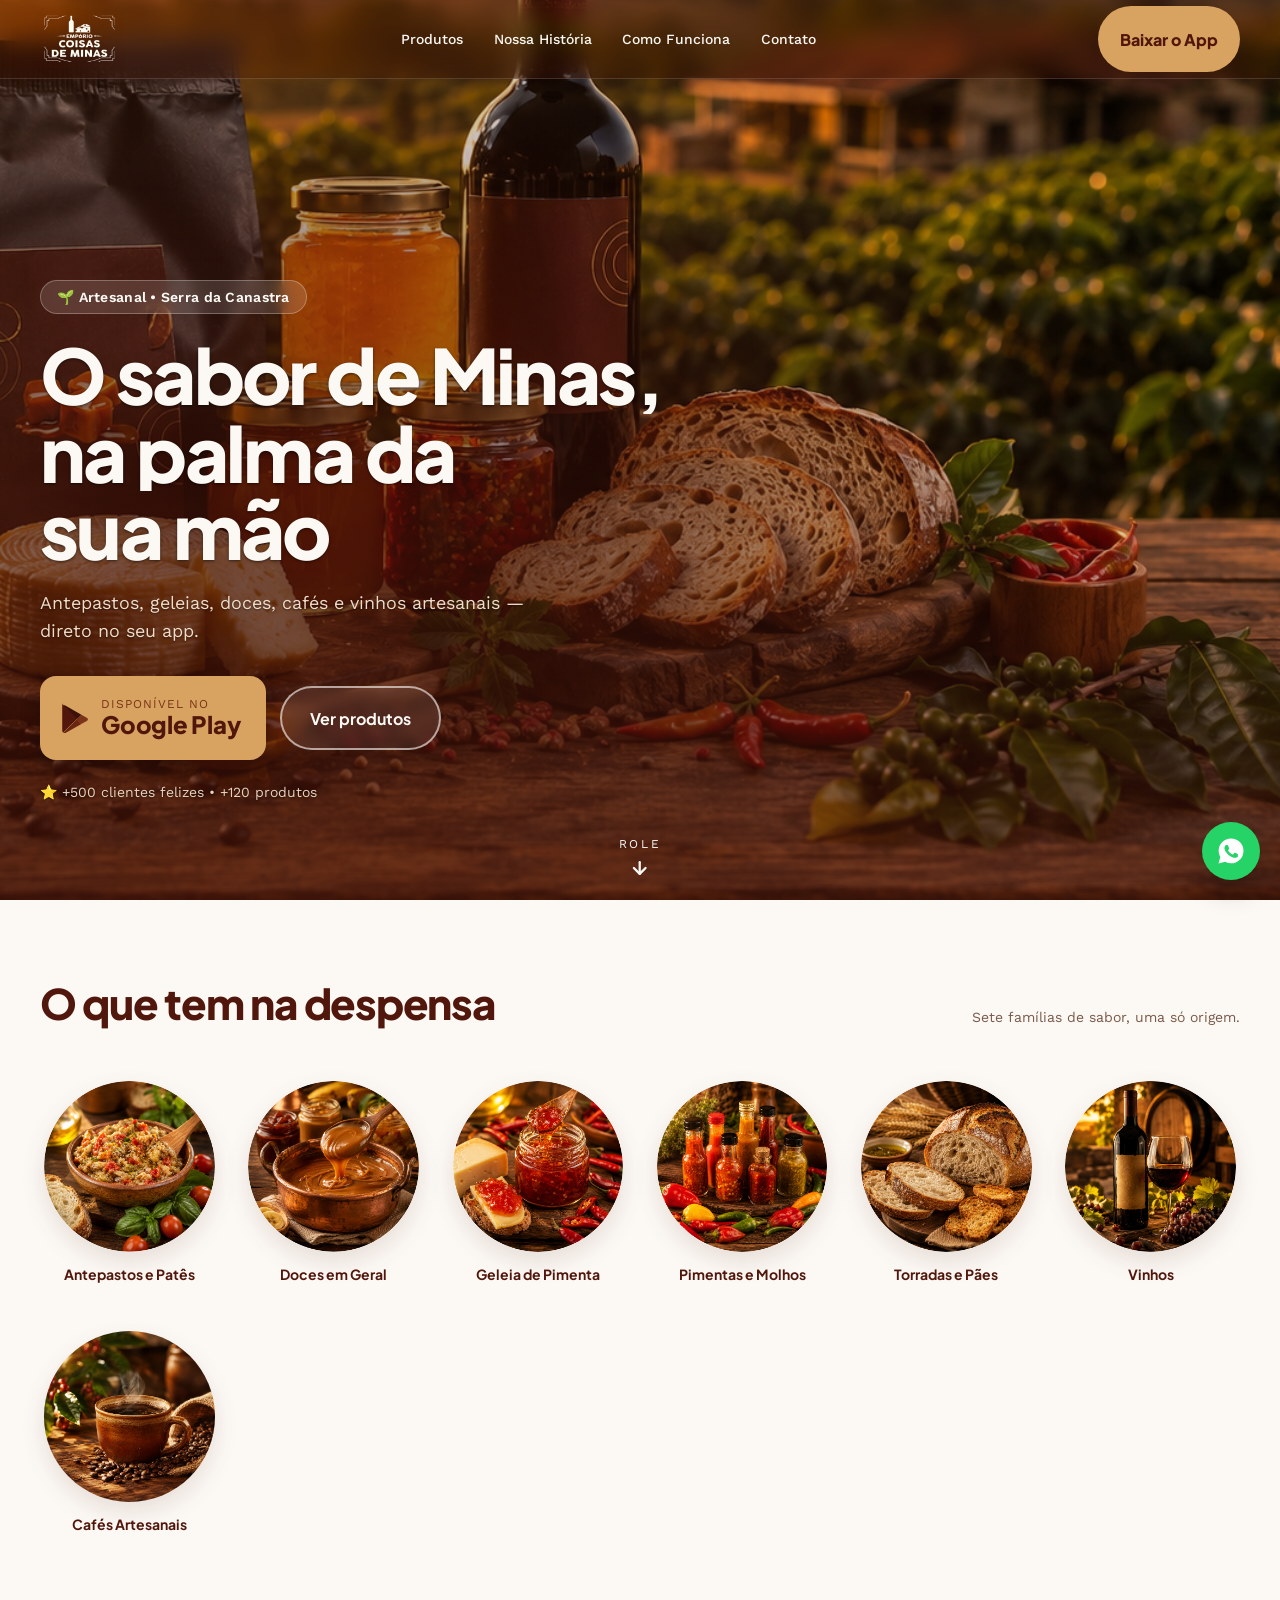
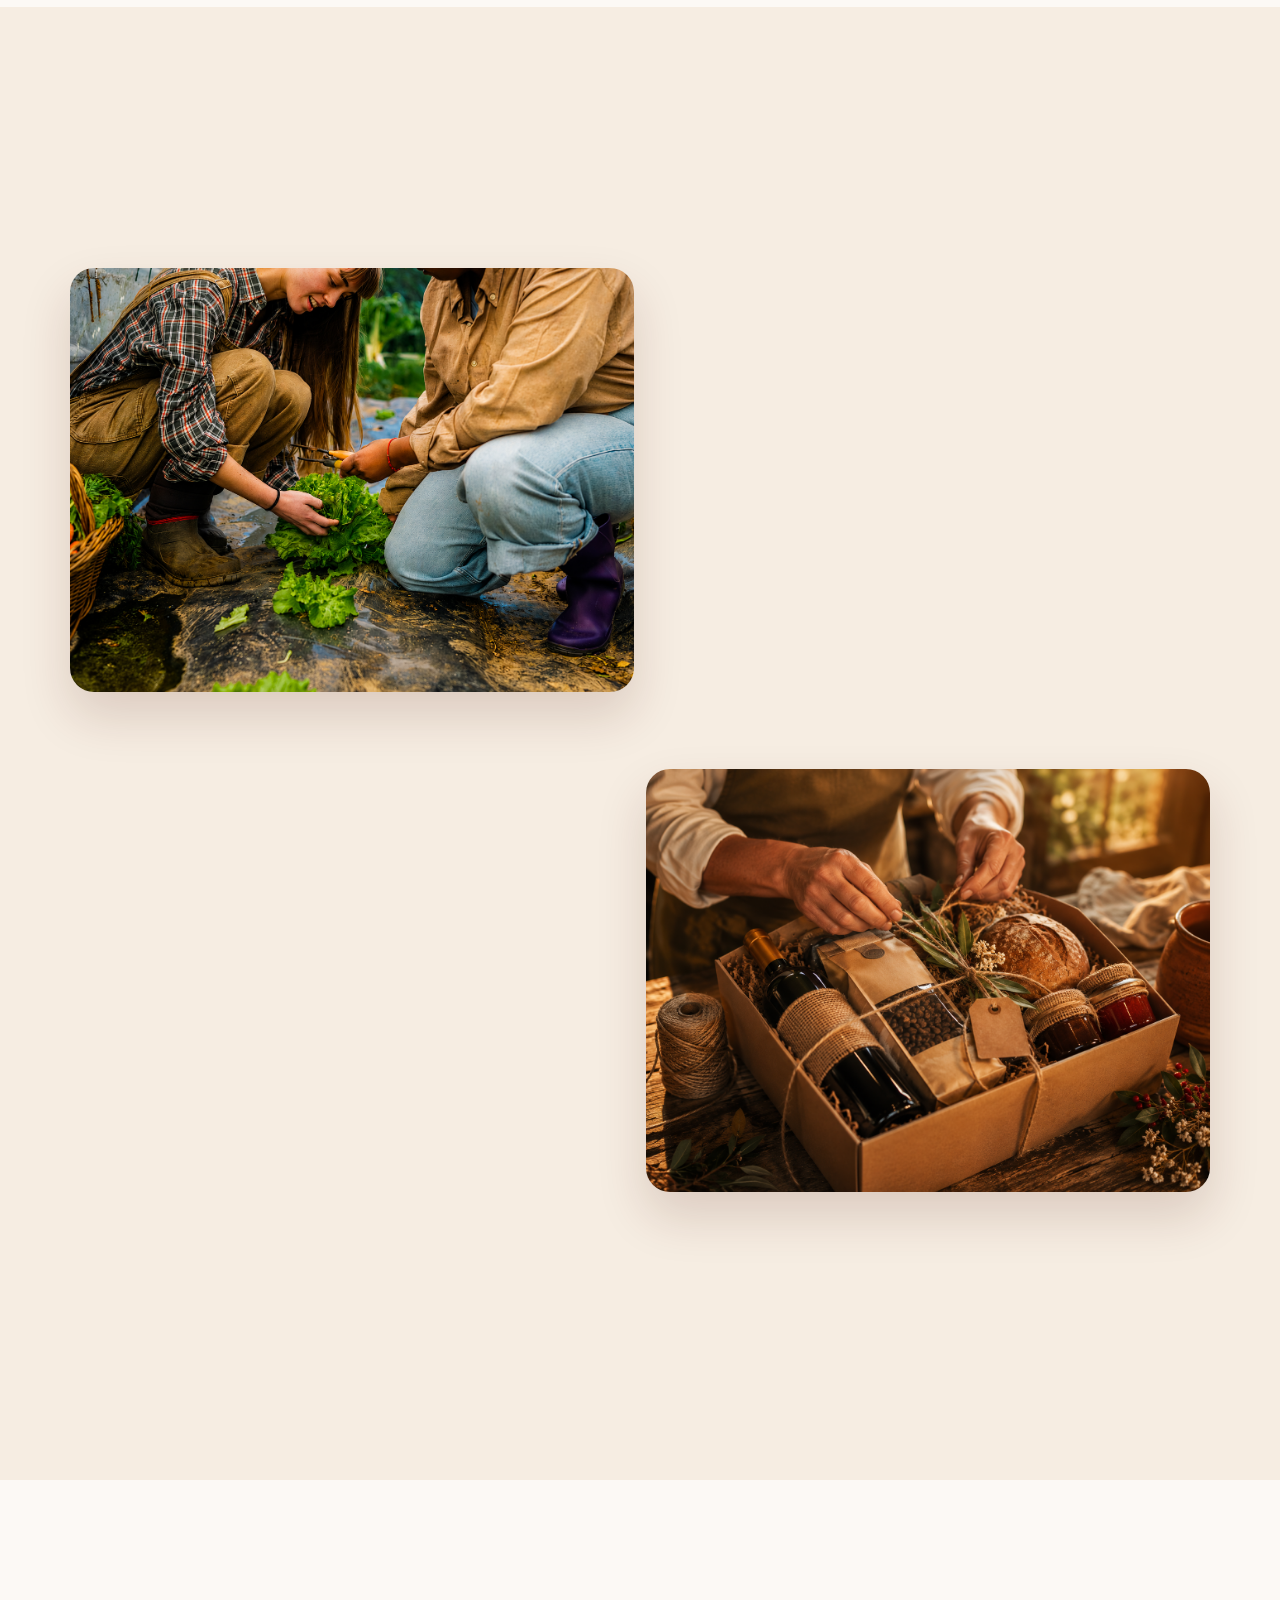
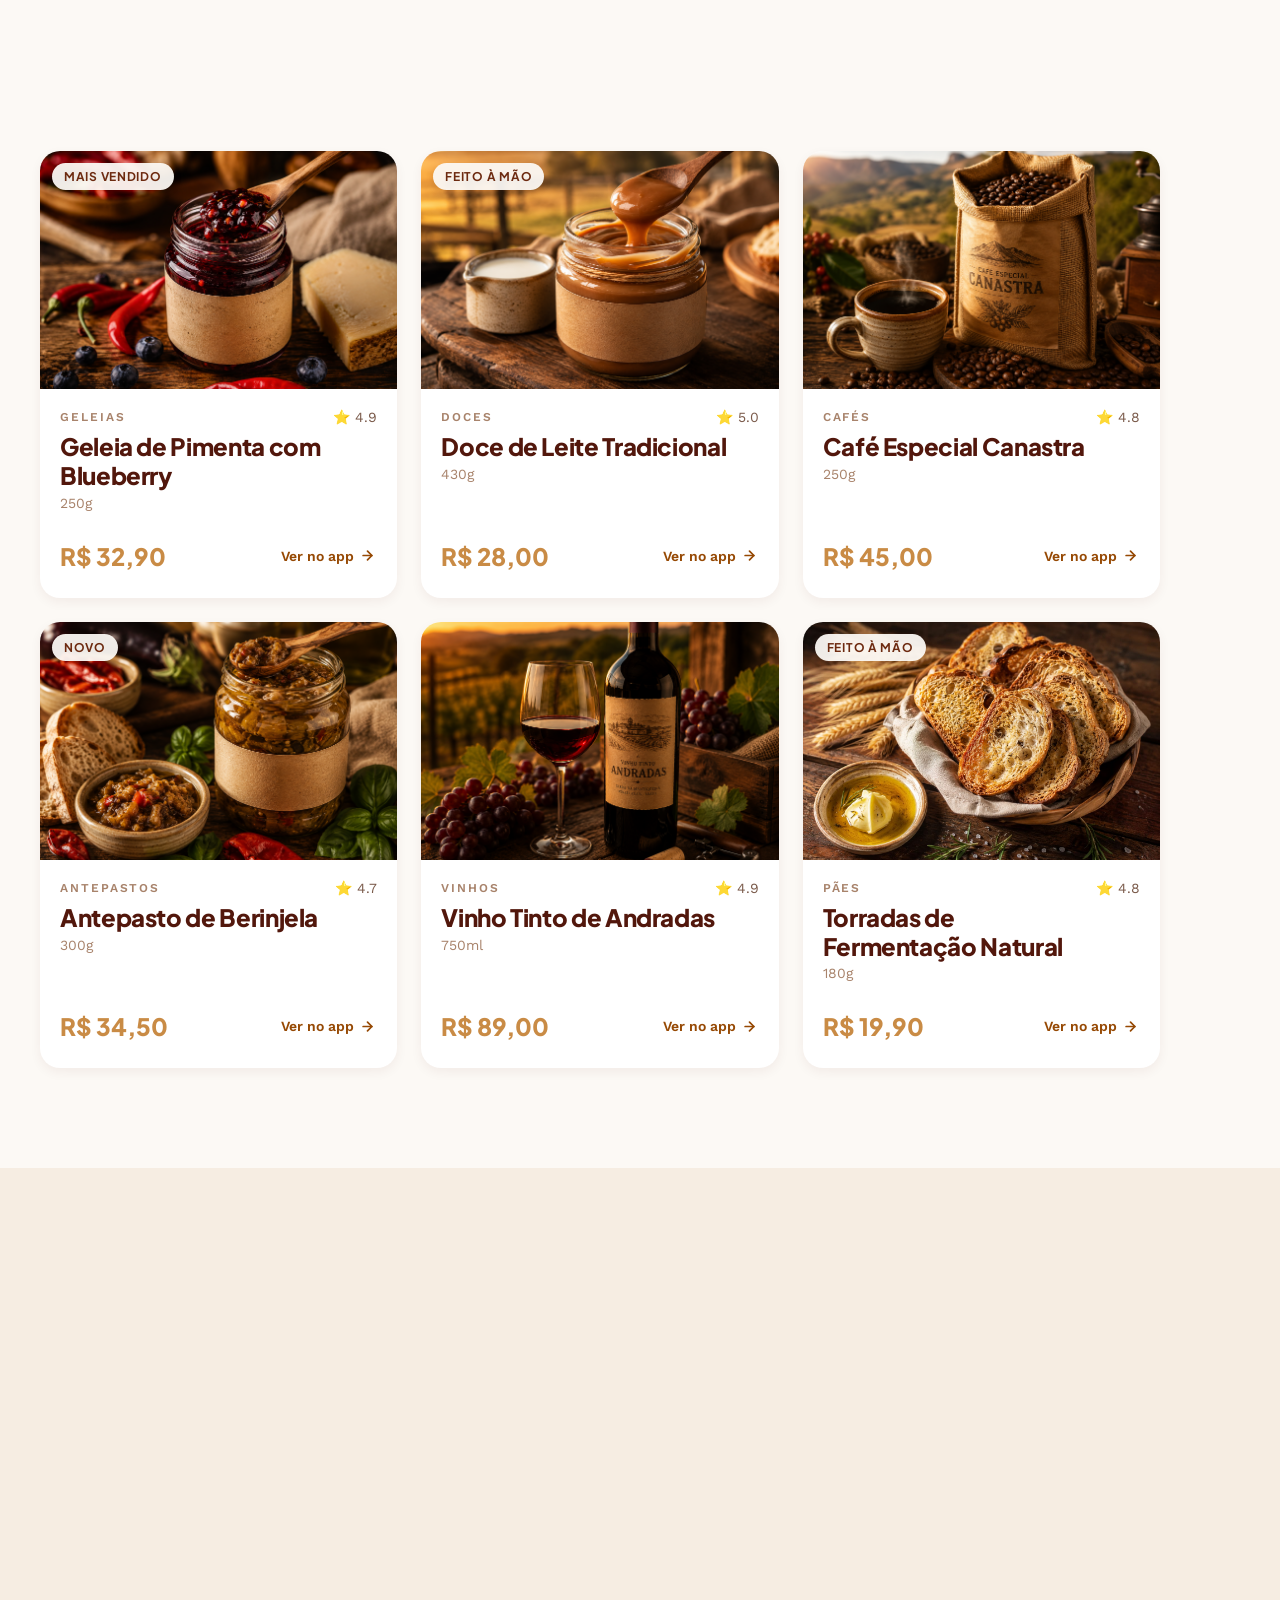
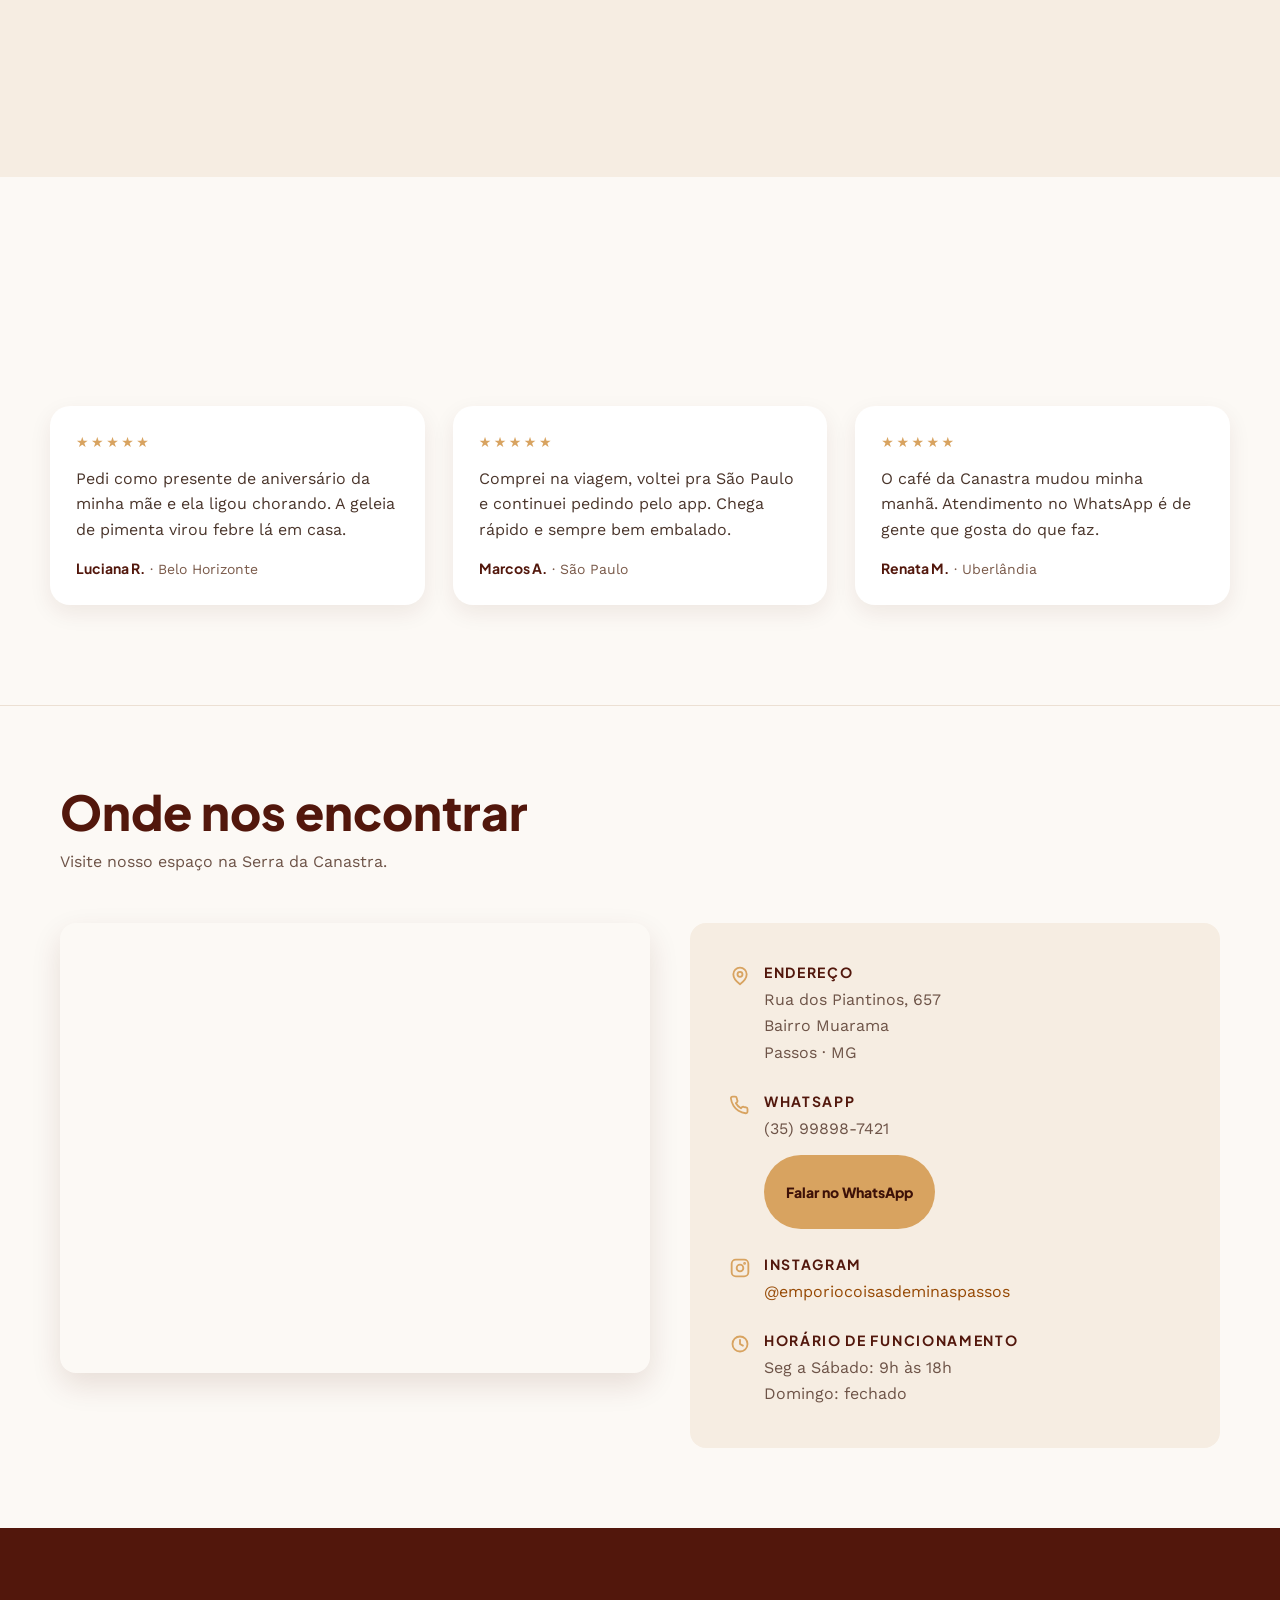
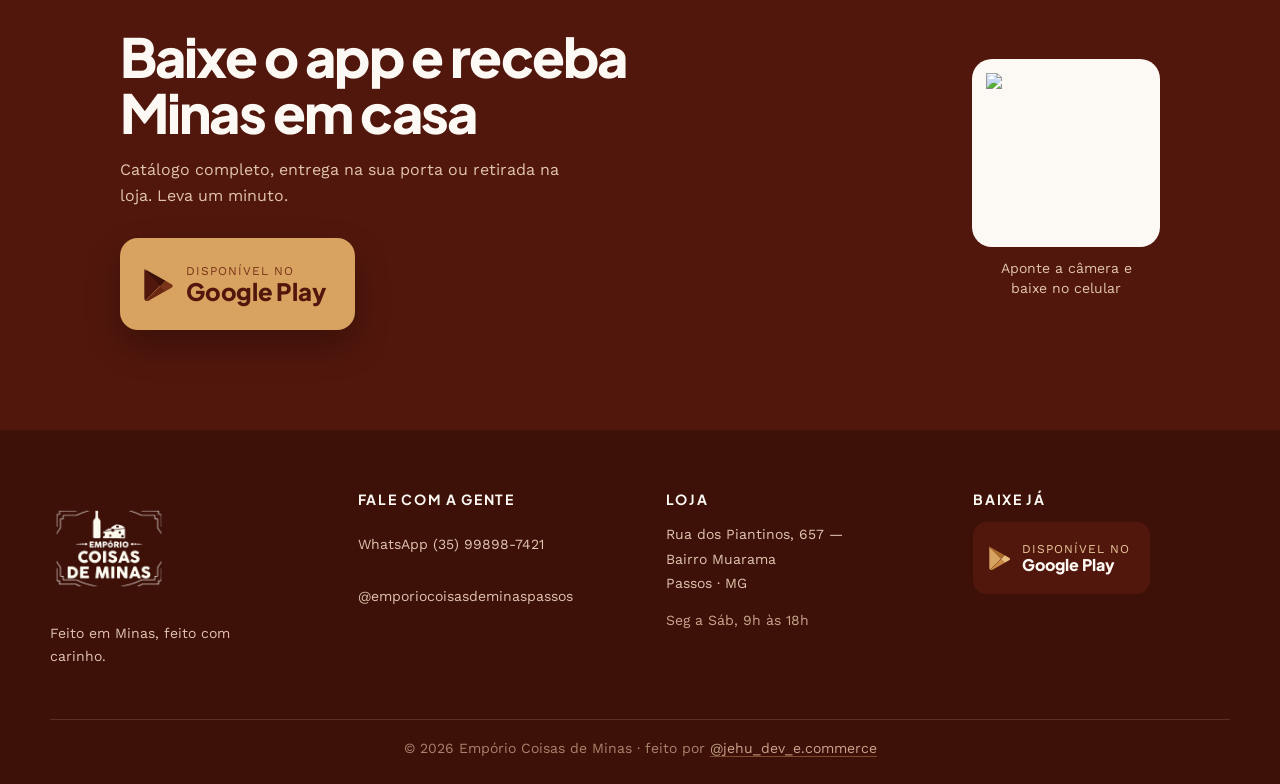
==== commit a0354d62: "Fix mobile horizontal overflow (375px/390px viewports) Fixed section padding (60px/40px) plus the co" ====
--- a/index.html
+++ b/index.html
@@ -44,6 +44,10 @@
   .ver-produtos:hover { background:#fcf9f5; color:#52170c; transform:scale(1.03); }
   .credit-link:hover { color:#d8a360; border-bottom-color:#d8a360; }
   @media (prefers-reduced-motion: reduce) { * { animation: none !important; transition: none !important; } }
+  @media (max-width: 480px) {
+    .section-pad { padding-left: 20px !important; padding-right: 20px !important; }
+    .contact-card { min-width: 0 !important; padding: 24px !important; }
+  }
 </style>
 </head>
 <body>
@@ -97,7 +101,7 @@
   </div>
 </section>
 
-<section style="background:#fcf9f5;padding:80px 40px 60px">
+<section class="section-pad" style="background:#fcf9f5;padding:80px 40px 60px">
   <div style="max-width:1240px;margin:0 auto">
     <div data-reveal="" style="display:flex;flex-wrap:wrap;align-items:end;justify-content:space-between;gap:16px;margin-bottom:clamp(32px,4vw,48px)">
       <h2 style="font-family:'Plus Jakarta Sans',sans-serif;font-weight:800;font-size:clamp(28px,3.4vw,42px);line-height:1.08;letter-spacing:-.03em;color:#52170c;margin:0">O que tem na despensa</h2>
@@ -150,7 +154,7 @@
   </div>
 </section>
 
-<section id="historia" style="background:#f6ede2;padding:100px 40px">
+<section id="historia" class="section-pad" style="background:#f6ede2;padding:100px 40px">
   <div style="max-width:1140px;margin:0 auto">
     <div data-reveal="" style="max-width:640px;margin-bottom:clamp(44px,6vw,72px)">
       <span style="font-size:12px;letter-spacing:.2em;text-transform:uppercase;color:#964904;font-weight:600">Nossa história</span>
@@ -200,7 +204,7 @@
   </div>
 </section>
 
-<section id="produtos" style="background:#fcf9f5;padding:100px 40px">
+<section id="produtos" class="section-pad" style="background:#fcf9f5;padding:100px 40px">
   <div style="max-width:1240px;margin:0 auto">
     <div data-reveal="" style="display:flex;flex-wrap:wrap;align-items:end;justify-content:space-between;gap:18px;margin-bottom:clamp(32px,4vw,52px)">
       <div>
@@ -340,7 +344,7 @@
   </div>
 </section>
 
-<section id="como" style="background:#f6ede2;padding:100px 40px">
+<section id="como" class="section-pad" style="background:#f6ede2;padding:100px 40px">
   <div style="max-width:1080px;margin:0 auto">
     <h2 data-reveal="" style="font-family:'Plus Jakarta Sans',sans-serif;font-weight:800;font-size:clamp(30px,4vw,48px);line-height:1.06;letter-spacing:-.032em;color:#52170c;margin:0 0 clamp(36px,5vw,56px);max-width:16ch">Três toques até a sua mesa</h2>
     <div style="display:grid;grid-template-columns:repeat(auto-fit,minmax(240px,1fr));gap:clamp(20px,3vw,36px)">
@@ -364,7 +368,7 @@
   </div>
 </section>
 
-<section style="background:#fcf9f5;padding:100px 40px">
+<section class="section-pad" style="background:#fcf9f5;padding:100px 40px">
   <div style="max-width:1180px;margin:0 auto">
     <div style="display:flex;flex-wrap:wrap;gap:clamp(24px,4vw,60px);align-items:center;justify-content:space-between;margin-bottom:clamp(40px,5vw,64px)">
       <h2 data-reveal="" style="font-family:'Plus Jakarta Sans',sans-serif;font-weight:800;font-size:clamp(30px,4vw,48px);line-height:1.06;letter-spacing:-.032em;color:#52170c;margin:0;flex:1 1 320px">Quem prova, volta</h2>
@@ -399,7 +403,7 @@
   </div>
 </section>
 
-<section id="onde" style="background:#fcf9f5;padding:80px 60px;border-top:1px solid #ece0d3">
+<section id="onde" class="section-pad" style="background:#fcf9f5;padding:80px 60px;border-top:1px solid #ece0d3">
   <div style="max-width:1240px;margin:0 auto">
     <div data-reveal="" style="max-width:640px;margin-bottom:clamp(32px,4vw,48px)">
       <h2 style="font-family:'Plus Jakarta Sans',sans-serif;font-weight:800;font-size:clamp(30px,4vw,48px);line-height:1.08;color:#52170c;margin:0 0 12px">Onde nos encontrar</h2>
@@ -409,7 +413,7 @@
       <div data-reveal="" style="flex:1 1 460px;min-width:280px">
         <iframe title="Mapa — Empório Coisas de Minas, Rua dos Piantinos 657, Passos MG" src="https://www.google.com/maps?q=Rua%20dos%20Piantinos%2C%20657%2C%20Passos%20-%20MG&output=embed" loading="lazy" referrerpolicy="no-referrer-when-downgrade" style="width:100%;height:450px;min-height:350px;border:0;display:block;border-radius:16px;box-shadow:0 12px 30px rgba(82,23,12,.12)"></iframe>
       </div>
-      <div data-reveal="" style="flex:1 1 320px;min-width:280px;background:#f6ede2;border-radius:16px;padding:40px;display:flex;flex-direction:column;gap:26px">
+      <div data-reveal="" class="contact-card" style="flex:1 1 320px;min-width:280px;background:#f6ede2;border-radius:16px;padding:40px;display:flex;flex-direction:column;gap:26px">
         <div style="display:flex;gap:14px;align-items:flex-start">
           <svg width="20" height="20" viewBox="0 0 24 24" fill="none" stroke="#d8a360" stroke-width="2.2" stroke-linecap="round" stroke-linejoin="round" style="flex:none;margin-top:3px" aria-hidden="true"><path d="M20 10c0 6-8 12-8 12s-8-6-8-12a8 8 0 0 1 16 0Z"></path><circle cx="12" cy="10" r="3"></circle></svg>
           <div style="flex:1 1 auto;min-width:0">
@@ -444,7 +448,7 @@
   </div>
 </section>
 
-<section style="background:#52170c;color:#fcf9f5;padding:100px 40px">
+<section class="section-pad" style="background:#52170c;color:#fcf9f5;padding:100px 40px">
   <div style="max-width:1040px;margin:0 auto;display:flex;flex-wrap:wrap;align-items:center;justify-content:center;gap:clamp(32px,5vw,72px);text-align:center">
     <div data-reveal="" style="flex:1 1 380px;text-align:left">
       <h2 style="font-family:'Plus Jakarta Sans',sans-serif;font-weight:800;font-size:clamp(32px,4.6vw,54px);line-height:1.05;letter-spacing:-.034em;margin:0 0 16px;text-wrap:balance">Baixe o app e receba Minas em casa</h2>
@@ -461,7 +465,7 @@
   </div>
 </section>
 
-<footer id="contato" style="background:#3d1108;color:#e0c4ae;padding:60px 40px 28px">
+<footer id="contato" class="section-pad" style="background:#3d1108;color:#e0c4ae;padding:60px 40px 28px">
   <div style="max-width:1180px;margin:0 auto;display:grid;grid-template-columns:repeat(auto-fit,minmax(200px,1fr));align-items:start;gap:clamp(28px,4vw,56px)">
     <div style="display:flex;flex-direction:column;gap:14px;align-items:flex-start">
       <img src="images/logo.png" alt="Empório Coisas de Minas" style="height: 118px; width: auto; display: block">
